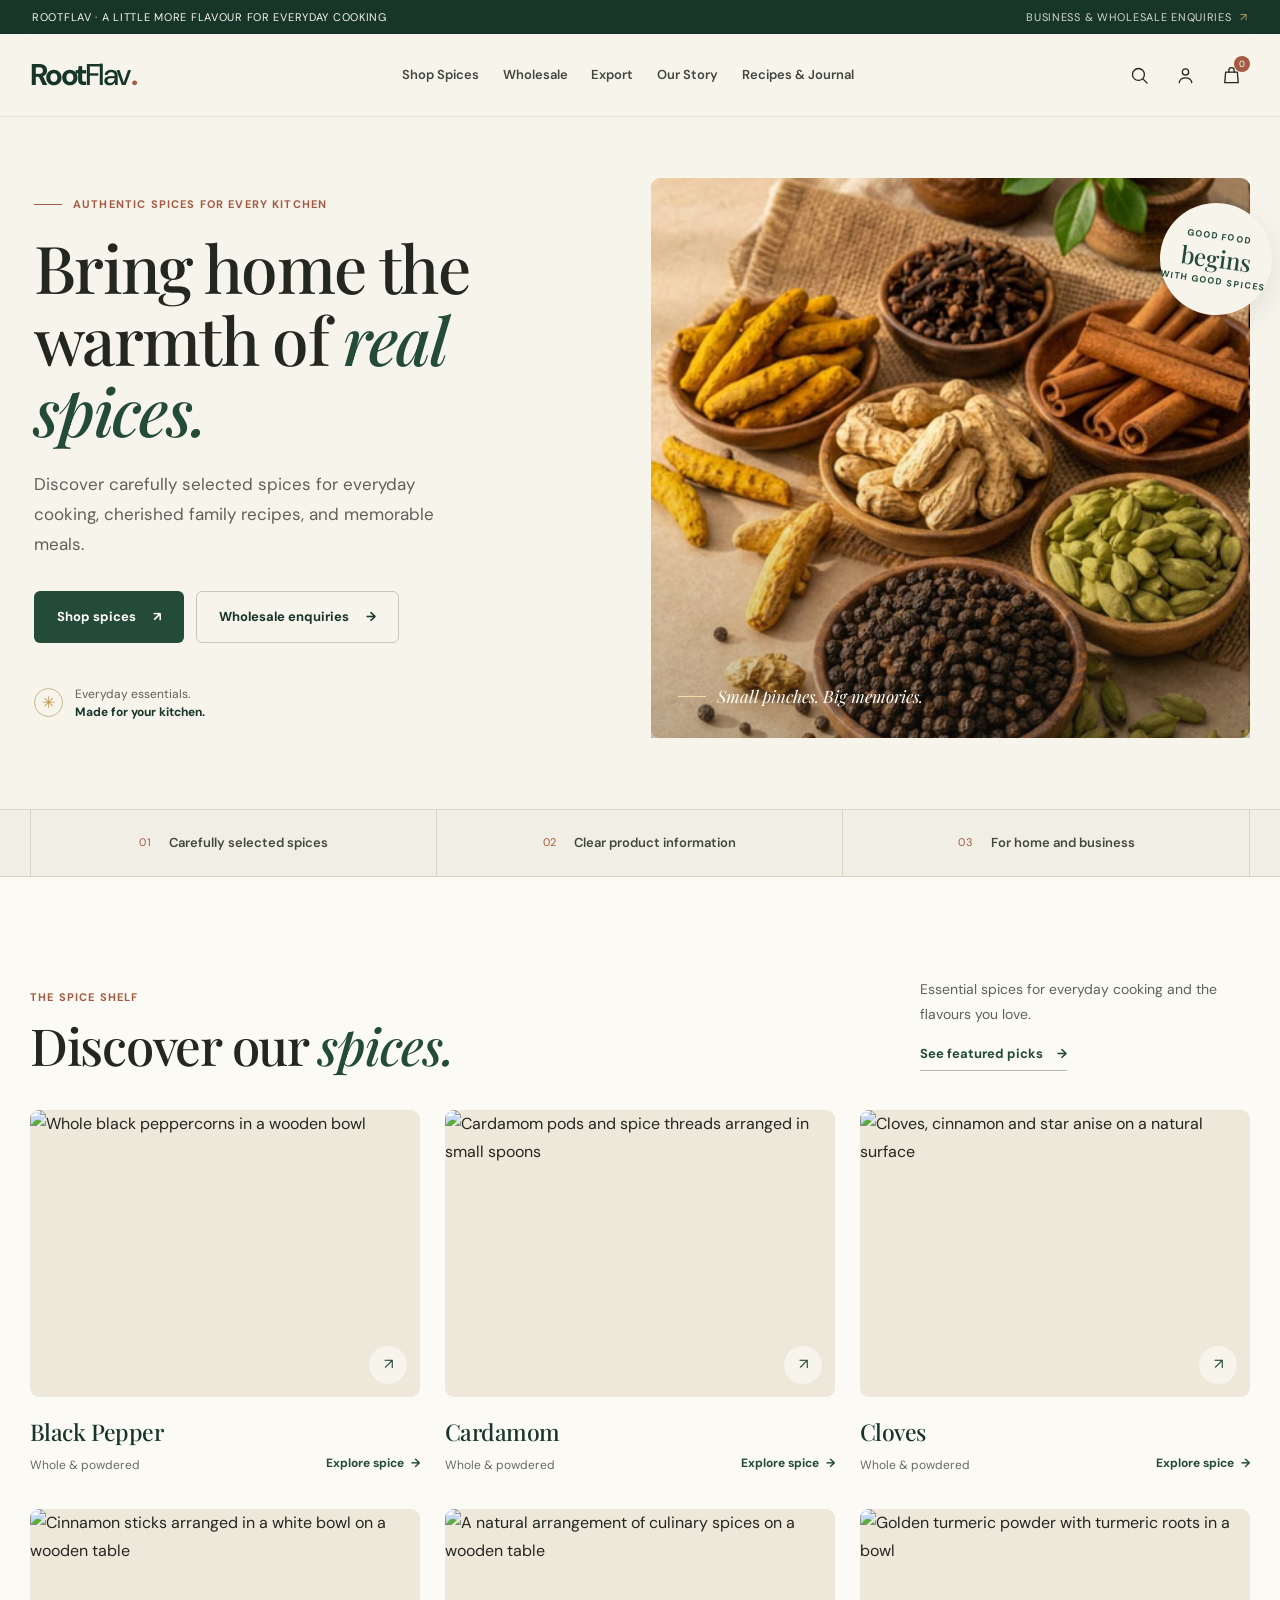
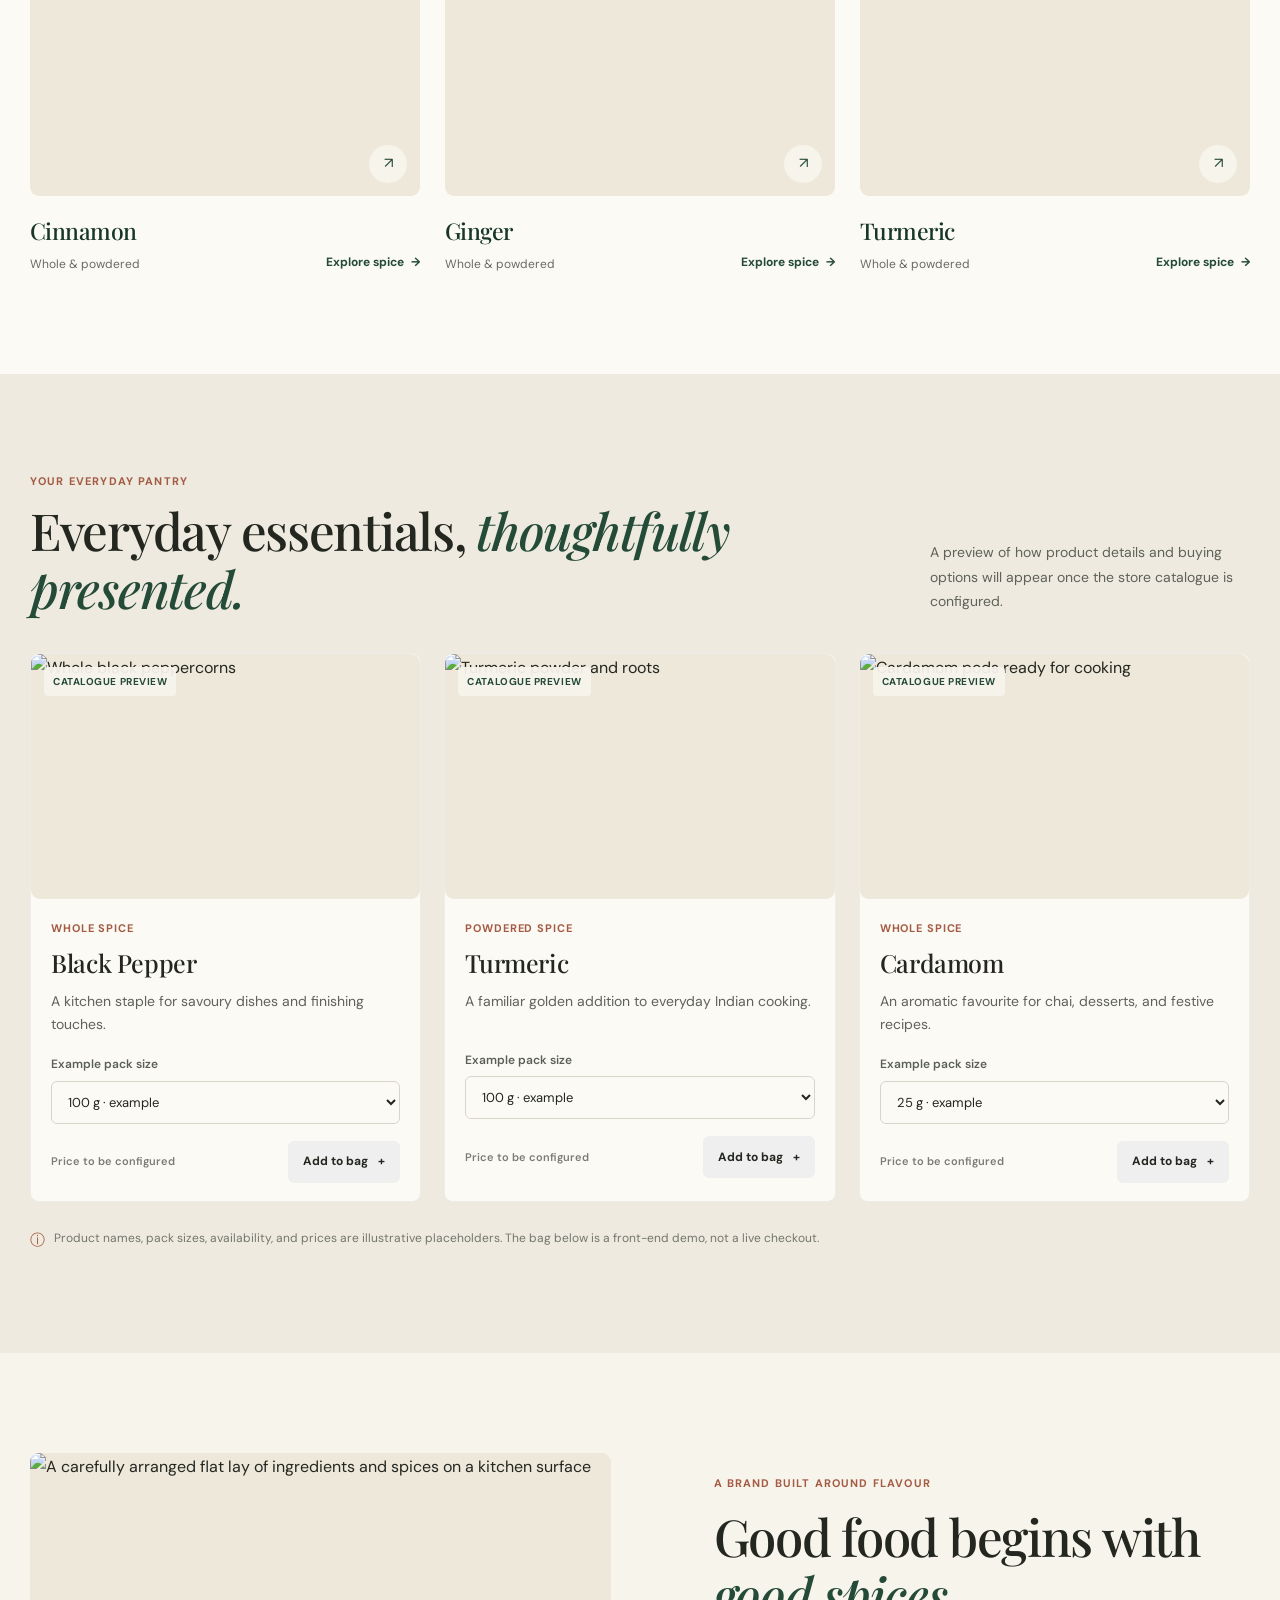
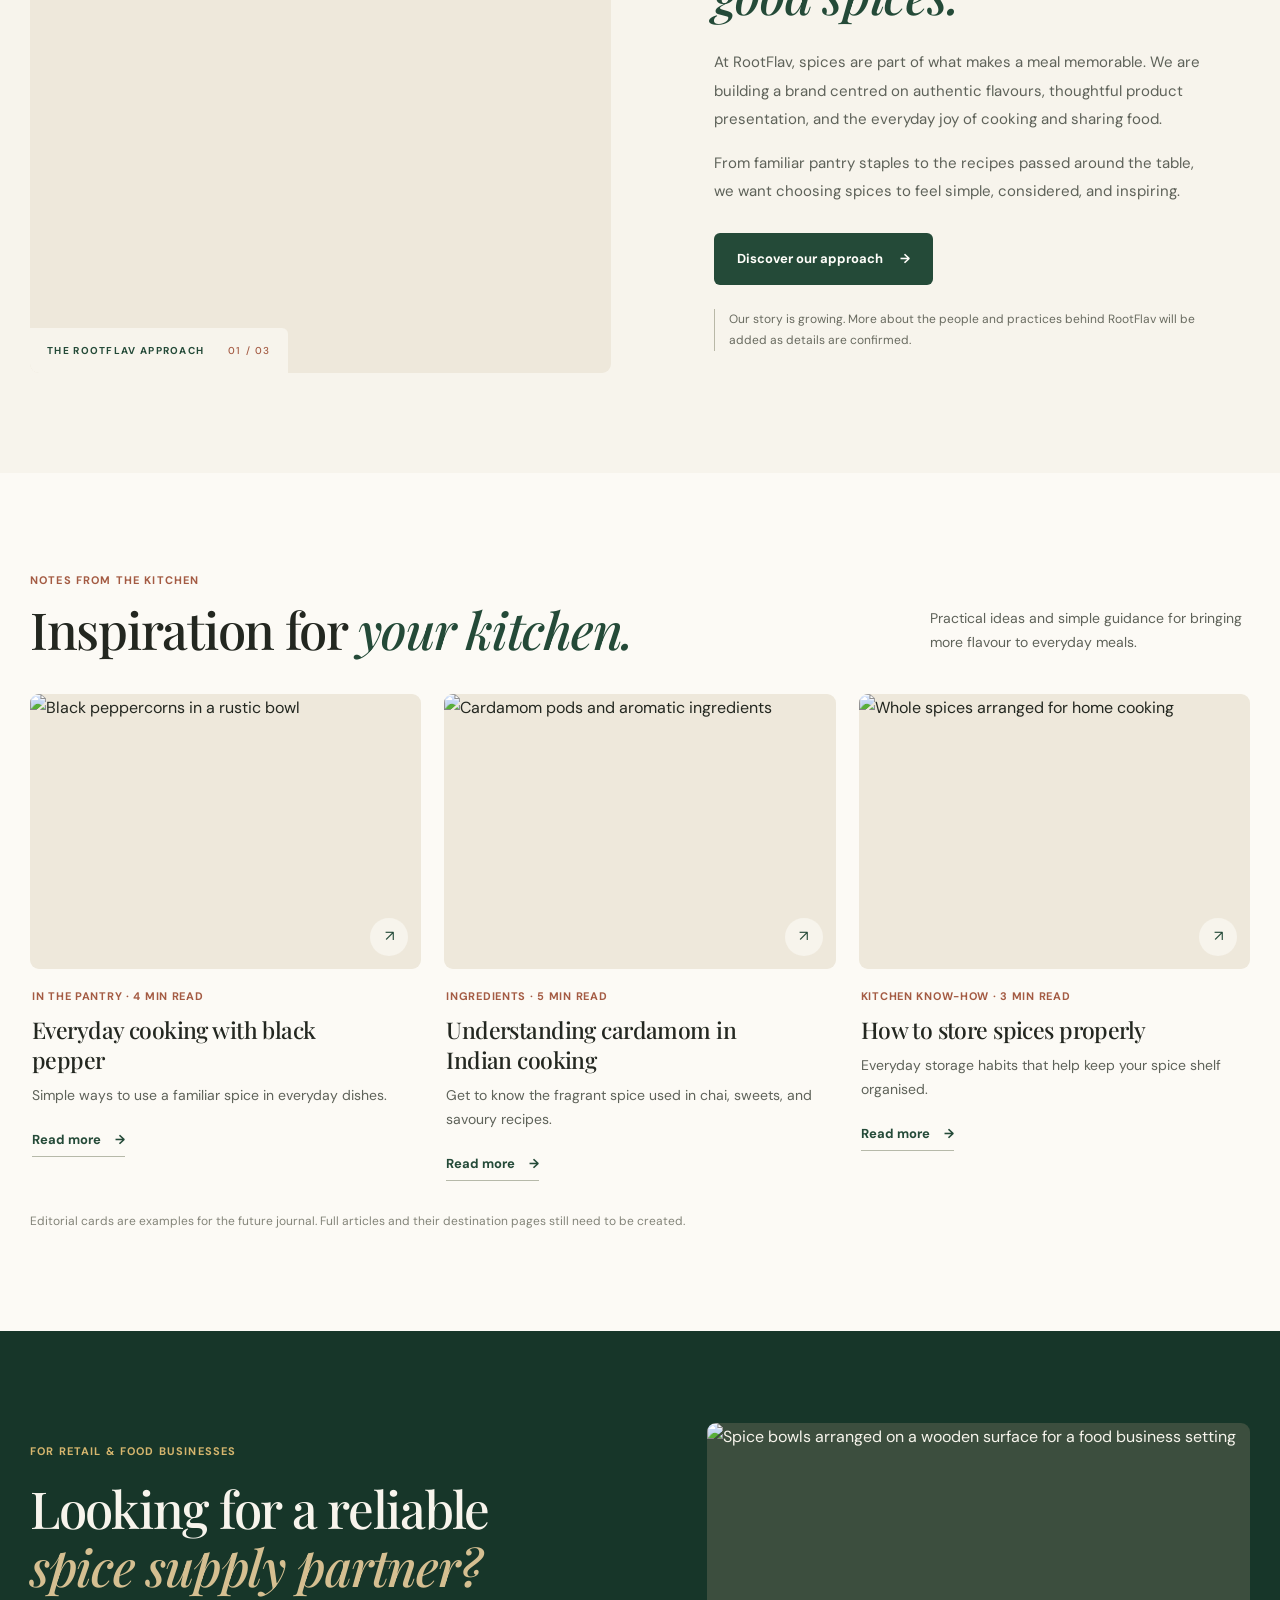
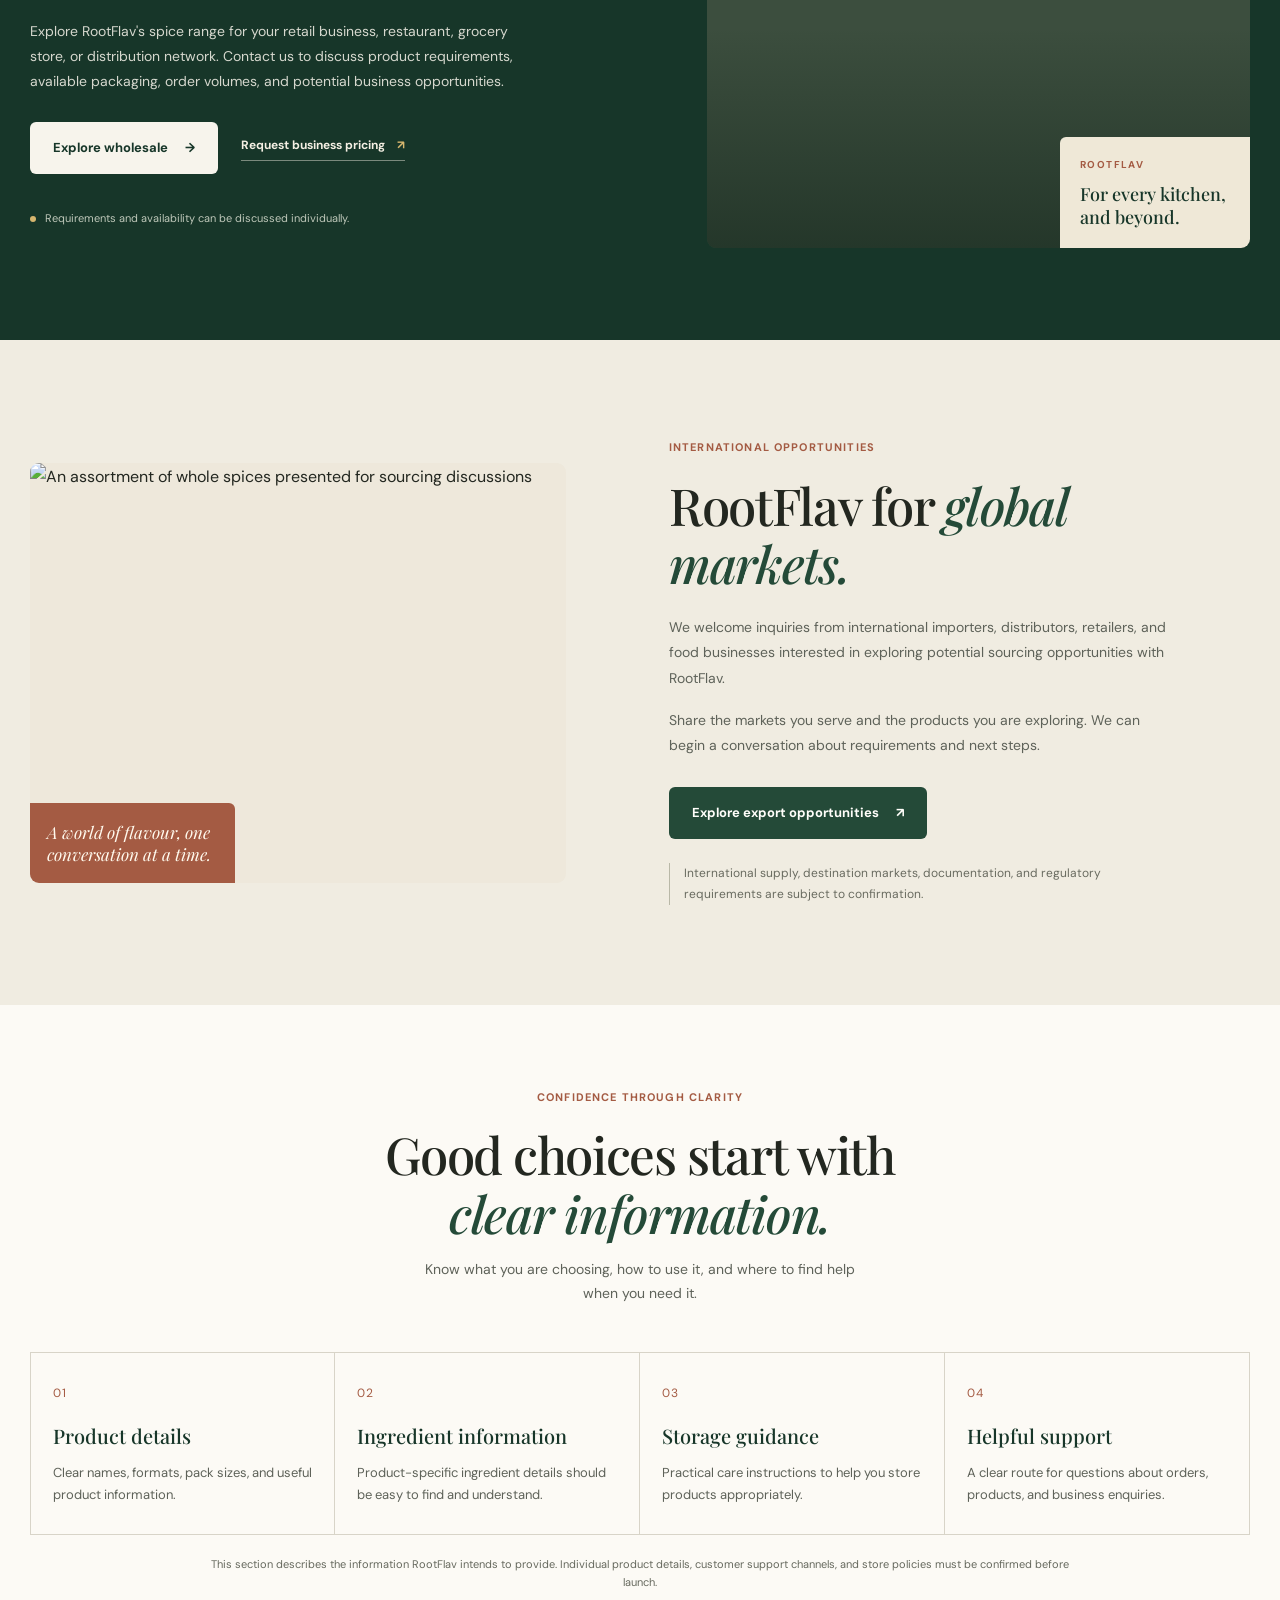
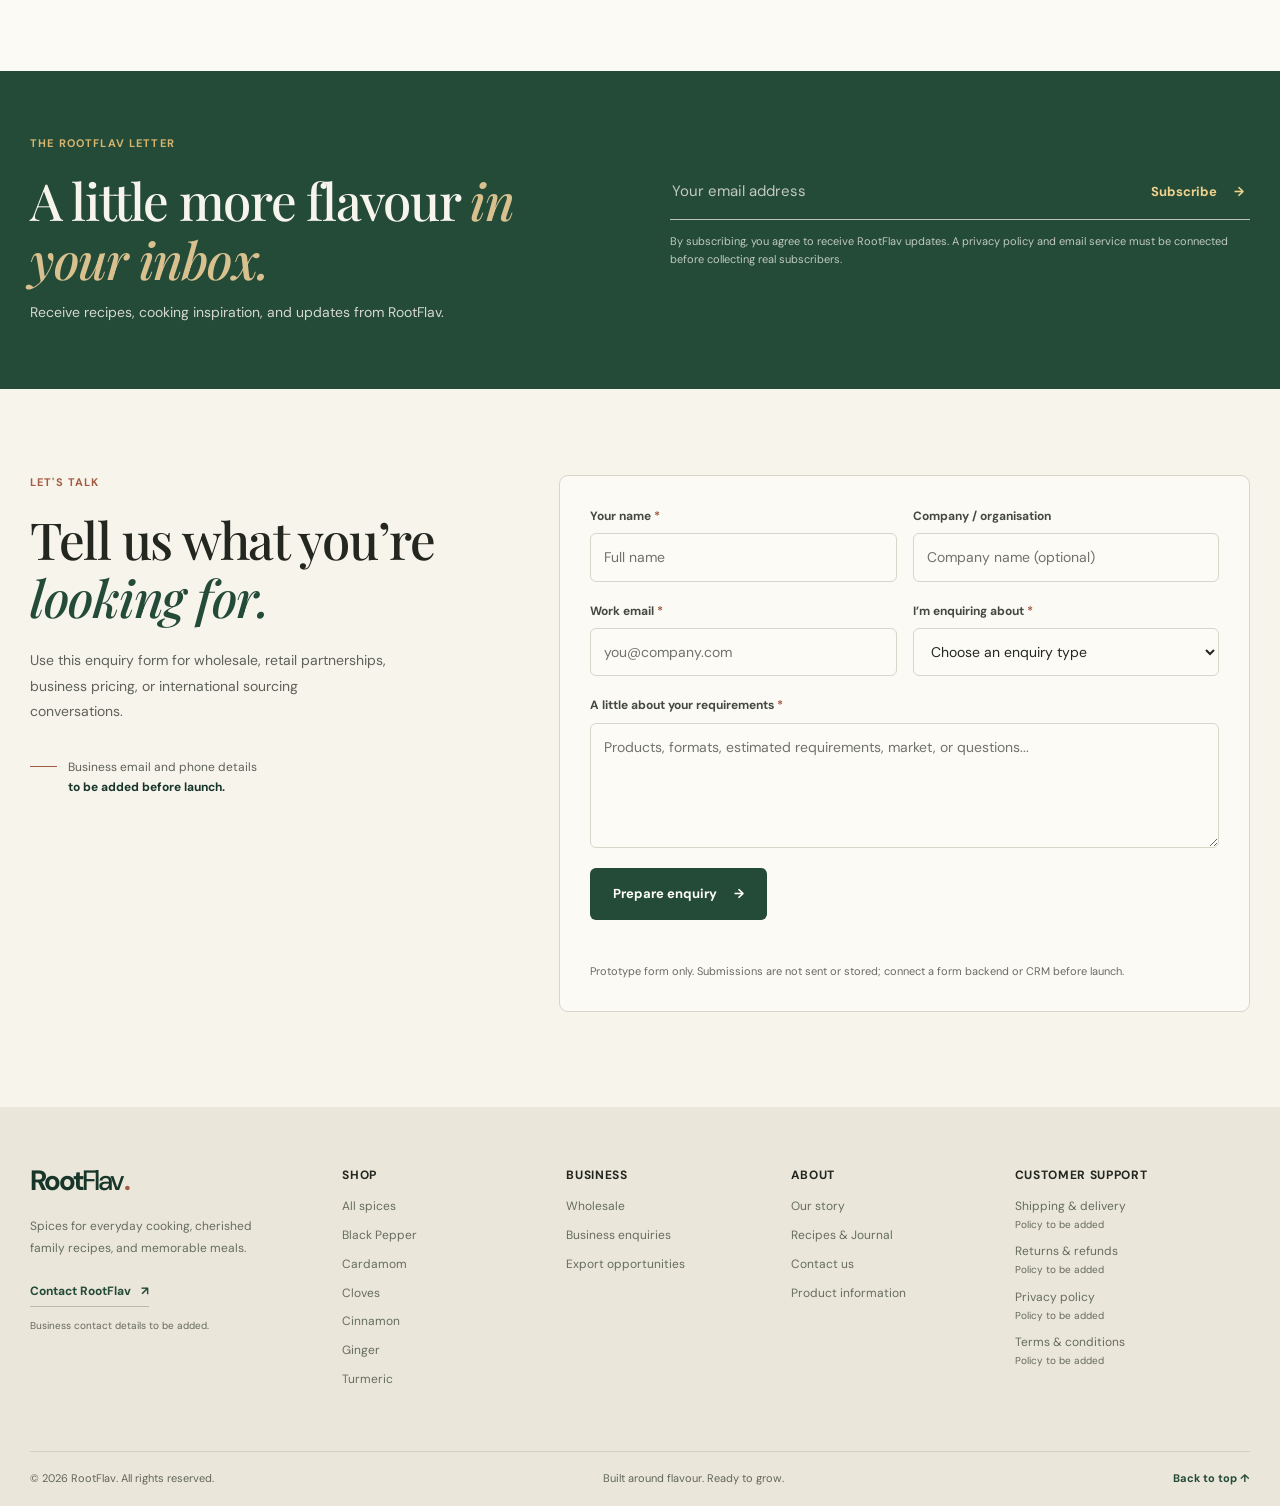
==== index.html @ 7bc5546a "Update index.html" ====
<!doctype html>
<html lang="en-IN">
<head>
  <meta charset="utf-8">
  <meta name="viewport" content="width=device-width, initial-scale=1">
  <meta name="theme-color" content="#f7f4ec">
  <meta name="description" content="Discover RootFlav spices for everyday Indian cooking, family recipes, and food businesses. Explore whole and powdered spice options and enquire about wholesale or export opportunities.">
  <meta property="og:title" content="RootFlav — Good Food Begins with Good Spices">
  <meta property="og:description" content="Spices for everyday cooking, cherished recipes, and memorable meals.">
  <meta property="og:type" content="website">
  <title>RootFlav — Good Food Begins with Good Spices</title>
  <link rel="preconnect" href="https://fonts.googleapis.com">
  <link rel="preconnect" href="https://fonts.gstatic.com" crossorigin>
  <link href="https://fonts.googleapis.com/css2?family=DM+Sans:wght@400;500;600;700&family=Playfair+Display:wght@500;600;700&display=swap" rel="stylesheet">
  <link rel="stylesheet" href="styles.css">
  <script defer src="app.js"></script>
</head>
<body>
  <a class="skip-link" href="#main-content">Skip to content</a>
  <div class="announcement-bar">
    <p>RootFlav · A little more flavour for everyday cooking</p>
    <a href="#business">Business &amp; wholesale enquiries <span aria-hidden="true">↗</span></a>
  </div>

  <header class="site-header" id="top">
    <div class="container nav-shell">
      <a class="wordmark" href="#top" aria-label="RootFlav home">Root<span>Flav</span><i aria-hidden="true">.</i></a>
      <nav class="main-nav" id="main-nav" aria-label="Main navigation">
        <a href="#shop">Shop Spices</a>
        <a href="#business">Wholesale</a>
        <a href="#export">Export</a>
        <a href="#story">Our Story</a>
        <a href="#journal">Recipes &amp; Journal</a>
      </nav>
      <div class="nav-actions">
        <button class="icon-button" id="open-search" type="button" aria-label="Open search" title="Search">
          <svg viewBox="0 0 24 24" aria-hidden="true"><circle cx="10.8" cy="10.8" r="6.8"></circle><path d="m16 16 4.7 4.7"></path></svg>
        </button>
        <button class="icon-button account-link" id="account-button" type="button" aria-label="Customer account — not configured" title="Account setup required">
          <svg viewBox="0 0 24 24" aria-hidden="true"><circle cx="12" cy="8" r="3.6"></circle><path d="M4.8 20c.7-3.5 3.3-5.3 7.2-5.3s6.5 1.8 7.2 5.3"></path></svg>
        </button>
        <button class="icon-button bag-button" id="open-cart" type="button" aria-label="Open demo shopping bag" title="Shopping bag">
          <svg viewBox="0 0 24 24" aria-hidden="true"><path d="M5.3 8.2h13.4l1 12H4.3l1-12Z"></path><path d="M9 8.2V6a3 3 0 0 1 6 0v2.2"></path></svg>
          <span class="bag-count" id="bag-count" aria-live="polite">0</span>
        </button>
        <button class="icon-button menu-toggle" id="menu-toggle" type="button" aria-label="Open navigation menu" aria-expanded="false" aria-controls="main-nav">
          <svg viewBox="0 0 24 24" aria-hidden="true"><path d="M4 7h16M4 12h16M4 17h16"></path></svg>
        </button>
      </div>
    </div>
  </header>

  <main id="main-content">
    <section class="hero section-wrap">
      <div class="container hero-grid">
        <div class="hero-copy">
          <p class="eyebrow"><span class="eyebrow-line"></span> Authentic spices for every kitchen</p>
          <h1>Bring home the warmth of <em>real spices.</em></h1>
          <p class="hero-description">Discover carefully selected spices for everyday cooking, cherished family recipes, and memorable meals.</p>
          <div class="hero-actions">
            <a class="button button-primary" href="#shop">Shop spices <span aria-hidden="true">↗</span></a>
            <a class="button button-secondary" href="#business">Wholesale enquiries <span aria-hidden="true">→</span></a>
          </div>
          <div class="hero-note"><span class="note-mark" aria-hidden="true">✳</span><span>Everyday essentials.<br><strong>Made for your kitchen.</strong></span></div>
        </div>
        <div class="hero-visual">
         <img class="hero-photo" src="images/spices-hero.jpg" alt="A warm, editorial arrangement of whole and ground spices on a wooden surfaceh" fetchpriority="high">
          <div class="photo-caption"><span class="caption-rule"></span><span>Small pinches. Big memories.</span></div>
          <div class="hero-stamp" aria-label="RootFlav spice collection"><span>GOOD FOOD</span><b>begins</b><span>WITH GOOD SPICES</span></div>
        </div>
      </div>
    </section>

    <section class="values-strip" aria-label="RootFlav principles">
      <div class="container values-grid">
        <div class="value-item"><span class="value-number">01</span><p>Carefully selected spices</p></div>
        <div class="value-item"><span class="value-number">02</span><p>Clear product information</p></div>
        <div class="value-item"><span class="value-number">03</span><p>For home and business</p></div>
      </div>
    </section>

    <section class="section section-shop" id="shop">
      <div class="container">
        <div class="section-heading heading-row">
          <div><p class="eyebrow">The spice shelf</p><h2>Discover our <em>spices.</em></h2></div>
          <div class="heading-aside"><p>Essential spices for everyday cooking and the flavours you love.</p><a class="text-link" href="#featured">See featured picks <span aria-hidden="true">→</span></a></div>
        </div>
        <div class="spice-grid" id="spice-grid">
          <article class="spice-card" data-search="black pepper pepper whole powdered everyday cooking">
            <a class="spice-image-link" href="#featured" aria-label="Explore Black Pepper"><img src="https://images.unsplash.com/photo-1777483997189-9d934b0f177d?auto=format&fit=crop&w=850&q=78" alt="Whole black peppercorns in a wooden bowl" loading="lazy"><span class="image-arrow" aria-hidden="true">↗</span></a>
            <div class="spice-meta"><div><h3>Black Pepper</h3><p>Whole &amp; powdered</p></div><a class="spice-explore" href="#featured">Explore spice <span aria-hidden="true">→</span></a></div>
          </article>
          <article class="spice-card" data-search="cardamom green whole powdered chai sweets">
            <a class="spice-image-link" href="#featured" aria-label="Explore Cardamom"><img src="https://images.unsplash.com/photo-1760982685506-f7a12e0eb0fc?auto=format&fit=crop&w=850&q=78" alt="Cardamom pods and spice threads arranged in small spoons" loading="lazy"><span class="image-arrow" aria-hidden="true">↗</span></a>
            <div class="spice-meta"><div><h3>Cardamom</h3><p>Whole &amp; powdered</p></div><a class="spice-explore" href="#featured">Explore spice <span aria-hidden="true">→</span></a></div>
          </article>
          <article class="spice-card" data-search="cloves whole powdered aromatic cooking">
            <a class="spice-image-link" href="#featured" aria-label="Explore Cloves"><img src="https://images.unsplash.com/photo-1765118433463-93af73bc8ff9?auto=format&fit=crop&w=850&q=78" alt="Cloves, cinnamon and star anise on a natural surface" loading="lazy"><span class="image-arrow" aria-hidden="true">↗</span></a>
            <div class="spice-meta"><div><h3>Cloves</h3><p>Whole &amp; powdered</p></div><a class="spice-explore" href="#featured">Explore spice <span aria-hidden="true">→</span></a></div>
          </article>
          <article class="spice-card" data-search="cinnamon dalchini sticks powdered baking chai">
            <a class="spice-image-link" href="#featured" aria-label="Explore Cinnamon"><img src="https://images.unsplash.com/photo-1721926332999-7c5cb92d275f?auto=format&fit=crop&w=850&q=78" alt="Cinnamon sticks arranged in a white bowl on a wooden table" loading="lazy"><span class="image-arrow" aria-hidden="true">↗</span></a>
            <div class="spice-meta"><div><h3>Cinnamon</h3><p>Whole &amp; powdered</p></div><a class="spice-explore" href="#featured">Explore spice <span aria-hidden="true">→</span></a></div>
          </article>
          <article class="spice-card" data-search="ginger adrak whole powdered chai cooking">
            <a class="spice-image-link" href="#featured" aria-label="Explore Ginger"><img src="https://images.unsplash.com/photo-1677599082447-6549af4c5454?auto=format&fit=crop&w=850&q=78" alt="A natural arrangement of culinary spices on a wooden table" loading="lazy"><span class="image-arrow" aria-hidden="true">↗</span></a>
            <div class="spice-meta"><div><h3>Ginger</h3><p>Whole &amp; powdered</p></div><a class="spice-explore" href="#featured">Explore spice <span aria-hidden="true">→</span></a></div>
          </article>
          <article class="spice-card" data-search="turmeric haldi whole powdered cooking">
            <a class="spice-image-link" href="#featured" aria-label="Explore Turmeric"><img src="https://images.unsplash.com/photo-1768729340164-7d83fe18384d?auto=format&fit=crop&w=850&q=78" alt="Golden turmeric powder with turmeric roots in a bowl" loading="lazy"><span class="image-arrow" aria-hidden="true">↗</span></a>
            <div class="spice-meta"><div><h3>Turmeric</h3><p>Whole &amp; powdered</p></div><a class="spice-explore" href="#featured">Explore spice <span aria-hidden="true">→</span></a></div>
          </article>
        </div>
        <p class="search-empty" id="search-empty" hidden>No spice categories match that search. Try “pepper”, “ginger”, or “turmeric”.</p>
      </div>
    </section>

    <section class="section section-featured" id="featured">
      <div class="container">
        <div class="section-heading heading-row">
          <div><p class="eyebrow">Your everyday pantry</p><h2>Everyday essentials, <em>thoughtfully presented.</em></h2></div>
          <p class="heading-note">A preview of how product details and buying options will appear once the store catalogue is configured.</p>
        </div>
        <div class="product-grid">
          <article class="product-card" data-product="Black Pepper — Whole">
            <div class="product-image"><img src="https://images.unsplash.com/photo-1777483997189-9d934b0f177d?auto=format&fit=crop&w=850&q=78" alt="Whole black peppercorns" loading="lazy"><span class="product-tag">Catalogue preview</span></div>
            <div class="product-info"><p class="product-kicker">Whole spice</p><h3>Black Pepper</h3><p class="product-desc">A kitchen staple for savoury dishes and finishing touches.</p>
              <label class="select-label" for="pack-pepper">Example pack size</label><select id="pack-pepper" class="pack-select"><option>100 g · example</option><option>200 g · example</option><option>500 g · example</option></select>
              <div class="product-bottom"><span class="price-placeholder">Price to be configured</span><button class="button button-small add-to-bag" data-name="Black Pepper — Whole" data-select="pack-pepper" type="button">Add to bag <span aria-hidden="true">+</span></button></div>
            </div>
          </article>
          <article class="product-card" data-product="Turmeric — Powdered">
            <div class="product-image"><img src="https://images.unsplash.com/photo-1768729340164-7d83fe18384d?auto=format&fit=crop&w=850&q=78" alt="Turmeric powder and roots" loading="lazy"><span class="product-tag">Catalogue preview</span></div>
            <div class="product-info"><p class="product-kicker">Powdered spice</p><h3>Turmeric</h3><p class="product-desc">A familiar golden addition to everyday Indian cooking.</p>
              <label class="select-label" for="pack-turmeric">Example pack size</label><select id="pack-turmeric" class="pack-select"><option>100 g · example</option><option>200 g · example</option><option>500 g · example</option></select>
              <div class="product-bottom"><span class="price-placeholder">Price to be configured</span><button class="button button-small add-to-bag" data-name="Turmeric — Powdered" data-select="pack-turmeric" type="button">Add to bag <span aria-hidden="true">+</span></button></div>
            </div>
          </article>
          <article class="product-card" data-product="Cardamom — Whole">
            <div class="product-image"><img src="https://images.unsplash.com/photo-1760982685506-f7a12e0eb0fc?auto=format&fit=crop&w=850&q=78" alt="Cardamom pods ready for cooking" loading="lazy"><span class="product-tag">Catalogue preview</span></div>
            <div class="product-info"><p class="product-kicker">Whole spice</p><h3>Cardamom</h3><p class="product-desc">An aromatic favourite for chai, desserts, and festive recipes.</p>
              <label class="select-label" for="pack-cardamom">Example pack size</label><select id="pack-cardamom" class="pack-select"><option>25 g · example</option><option>50 g · example</option><option>100 g · example</option></select>
              <div class="product-bottom"><span class="price-placeholder">Price to be configured</span><button class="button button-small add-to-bag" data-name="Cardamom — Whole" data-select="pack-cardamom" type="button">Add to bag <span aria-hidden="true">+</span></button></div>
            </div>
          </article>
        </div>
        <p class="catalogue-notice"><span aria-hidden="true">ⓘ</span> Product names, pack sizes, availability, and prices are illustrative placeholders. The bag below is a front-end demo, not a live checkout.</p>
      </div>
    </section>

    <section class="section section-story" id="story">
      <div class="container story-grid">
        <div class="story-image-wrap"><img src="https://images.unsplash.com/photo-1502741384106-56538427cde9?auto=format&fit=crop&w=1300&q=82" alt="A carefully arranged flat lay of ingredients and spices on a kitchen surface" loading="lazy"><span class="image-index">THE ROOTFLAV APPROACH <b>01 / 03</b></span></div>
        <div class="story-copy"><p class="eyebrow">A brand built around flavour</p><h2>Good food begins with <em>good spices.</em></h2><p>At RootFlav, spices are part of what makes a meal memorable. We are building a brand centred on authentic flavours, thoughtful product presentation, and the everyday joy of cooking and sharing food.</p><p>From familiar pantry staples to the recipes passed around the table, we want choosing spices to feel simple, considered, and inspiring.</p><a class="button button-primary" href="#transparency">Discover our approach <span aria-hidden="true">→</span></a><p class="editorial-note">Our story is growing. More about the people and practices behind RootFlav will be added as details are confirmed.</p></div>
      </div>
    </section>

    <section class="section section-journal" id="journal">
      <div class="container">
        <div class="section-heading heading-row"><div><p class="eyebrow">Notes from the kitchen</p><h2>Inspiration for <em>your kitchen.</em></h2></div><p class="heading-note">Practical ideas and simple guidance for bringing more flavour to everyday meals.</p></div>
        <div class="journal-grid">
          <article class="journal-card"><a class="journal-image" href="#business" aria-label="Everyday cooking with black pepper"><img src="https://images.unsplash.com/photo-1777483997189-9d934b0f177d?auto=format&fit=crop&w=1000&q=78" alt="Black peppercorns in a rustic bowl" loading="lazy"><span class="journal-arrow" aria-hidden="true">↗</span></a><div class="journal-content"><p class="journal-category">In the pantry · 4 min read</p><h3>Everyday cooking with black pepper</h3><p>Simple ways to use a familiar spice in everyday dishes.</p><a class="text-link" href="#business">Read more <span aria-hidden="true">→</span></a></div></article>
          <article class="journal-card"><a class="journal-image" href="#business" aria-label="Understanding cardamom in Indian cooking"><img src="https://images.unsplash.com/photo-1760982685506-f7a12e0eb0fc?auto=format&fit=crop&w=1000&q=78" alt="Cardamom pods and aromatic ingredients" loading="lazy"><span class="journal-arrow" aria-hidden="true">↗</span></a><div class="journal-content"><p class="journal-category">Ingredients · 5 min read</p><h3>Understanding cardamom in Indian cooking</h3><p>Get to know the fragrant spice used in chai, sweets, and savoury recipes.</p><a class="text-link" href="#business">Read more <span aria-hidden="true">→</span></a></div></article>
          <article class="journal-card"><a class="journal-image" href="#business" aria-label="How to store spices properly"><img src="https://images.unsplash.com/photo-1581600140682-d4e68c8cde32?auto=format&fit=crop&w=1000&q=78" alt="Whole spices arranged for home cooking" loading="lazy"><span class="journal-arrow" aria-hidden="true">↗</span></a><div class="journal-content"><p class="journal-category">Kitchen know-how · 3 min read</p><h3>How to store spices properly</h3><p>Everyday storage habits that help keep your spice shelf organised.</p><a class="text-link" href="#business">Read more <span aria-hidden="true">→</span></a></div></article>
        </div>
        <p class="journal-placeholder-note">Editorial cards are examples for the future journal. Full articles and their destination pages still need to be created.</p>
      </div>
    </section>

    <section class="section section-business" id="business">
      <div class="container business-grid">
        <div class="business-copy"><p class="eyebrow eyebrow-light">For retail &amp; food businesses</p><h2>Looking for a reliable <em>spice supply partner?</em></h2><p>Explore RootFlav's spice range for your retail business, restaurant, grocery store, or distribution network. Contact us to discuss product requirements, available packaging, order volumes, and potential business opportunities.</p><div class="business-actions"><a class="button button-light" href="#inquiry-form" data-inquiry="Wholesale">Explore wholesale <span aria-hidden="true">→</span></a><a class="light-text-link" href="#inquiry-form" data-inquiry="Business pricing">Request business pricing <span aria-hidden="true">↗</span></a></div><div class="business-footnote"><span class="business-dot" aria-hidden="true"></span> Requirements and availability can be discussed individually.</div></div>
        <div class="business-photo-wrap"><img src="https://images.unsplash.com/photo-1677599082447-6549af4c5454?auto=format&fit=crop&w=1200&q=82" alt="Spice bowls arranged on a wooden surface for a food business setting" loading="lazy"><div class="business-photo-label"><span>ROOTFLAV</span><b>For every kitchen,</b><b>and beyond.</b></div></div>
      </div>
    </section>

    <section class="section section-export" id="export">
      <div class="container export-grid">
        <div class="export-image"><img src="https://images.unsplash.com/photo-1581600140682-d4e68c8cde32?auto=format&fit=crop&w=1200&q=82" alt="An assortment of whole spices presented for sourcing discussions" loading="lazy"><span class="export-side-note">A world of flavour, one conversation at a time.</span></div>
        <div class="export-copy"><p class="eyebrow">International opportunities</p><h2>RootFlav for <em>global markets.</em></h2><p>We welcome inquiries from international importers, distributors, retailers, and food businesses interested in exploring potential sourcing opportunities with RootFlav.</p><p>Share the markets you serve and the products you are exploring. We can begin a conversation about requirements and next steps.</p><a class="button button-primary" href="#inquiry-form" data-inquiry="Export opportunities">Explore export opportunities <span aria-hidden="true">↗</span></a><p class="editorial-note">International supply, destination markets, documentation, and regulatory requirements are subject to confirmation.</p></div>
      </div>
    </section>

    <section class="section section-transparency" id="transparency">
      <div class="container">
        <div class="transparency-intro"><p class="eyebrow">Confidence through clarity</p><h2>Good choices start with <em>clear information.</em></h2><p>Know what you are choosing, how to use it, and where to find help when you need it.</p></div>
        <div class="transparency-grid">
          <article><span class="transparency-index">01</span><h3>Product details</h3><p>Clear names, formats, pack sizes, and useful product information.</p></article>
          <article><span class="transparency-index">02</span><h3>Ingredient information</h3><p>Product-specific ingredient details should be easy to find and understand.</p></article>
          <article><span class="transparency-index">03</span><h3>Storage guidance</h3><p>Practical care instructions to help you store products appropriately.</p></article>
          <article><span class="transparency-index">04</span><h3>Helpful support</h3><p>A clear route for questions about orders, products, and business enquiries.</p></article>
        </div>
        <p class="transparency-note">This section describes the information RootFlav intends to provide. Individual product details, customer support channels, and store policies must be confirmed before launch.</p>
      </div>
    </section>

    <section class="newsletter-section" id="newsletter">
      <div class="container newsletter-grid"><div><p class="eyebrow eyebrow-light">The RootFlav letter</p><h2>A little more flavour <em>in your inbox.</em></h2><p>Receive recipes, cooking inspiration, and updates from RootFlav.</p></div><form id="newsletter-form" class="newsletter-form"><label class="sr-only" for="newsletter-email">Email address</label><div class="email-field"><input id="newsletter-email" name="email" type="email" placeholder="Your email address" autocomplete="email" required><button type="submit" aria-label="Subscribe to the newsletter">Subscribe <span aria-hidden="true">→</span></button></div><p class="privacy-note">By subscribing, you agree to receive RootFlav updates. A privacy policy and email service must be connected before collecting real subscribers.</p><p class="form-message" id="newsletter-message" role="status" aria-live="polite"></p></form></div>
    </section>

    <section class="section inquiry-section" id="inquiry-form">
      <div class="container inquiry-grid">
        <div class="inquiry-intro"><p class="eyebrow">Let's talk</p><h2>Tell us what you’re <em>looking for.</em></h2><p>Use this enquiry form for wholesale, retail partnerships, business pricing, or international sourcing conversations.</p><div class="inquiry-contact-placeholder"><span class="contact-line" aria-hidden="true"></span><p>Business email and phone details <strong>to be added before launch.</strong></p></div></div>
        <form id="business-form" class="business-form">
          <div class="form-row"><div class="form-field"><label for="business-name">Your name <span>*</span></label><input id="business-name" name="name" type="text" autocomplete="name" required placeholder="Full name"></div><div class="form-field"><label for="business-company">Company / organisation</label><input id="business-company" name="company" type="text" autocomplete="organization" placeholder="Company name (optional)"></div></div>
          <div class="form-row"><div class="form-field"><label for="business-email">Work email <span>*</span></label><input id="business-email" name="email" type="email" autocomplete="email" required placeholder="you@company.com"></div><div class="form-field"><label for="business-type">I’m enquiring about <span>*</span></label><select id="business-type" name="type" required><option value="">Choose an enquiry type</option><option>Wholesale</option><option>Business pricing</option><option>Retail partnership</option><option>Export opportunities</option><option>Other</option></select></div></div>
          <div class="form-field"><label for="business-message">A little about your requirements <span>*</span></label><textarea id="business-message" name="message" rows="4" required placeholder="Products, formats, estimated requirements, market, or questions..."></textarea></div>
          <button class="button button-primary form-submit" type="submit">Prepare enquiry <span aria-hidden="true">→</span></button><p class="form-message" id="business-message-status" role="status" aria-live="polite"></p><p class="form-footnote">Prototype form only. Submissions are not sent or stored; connect a form backend or CRM before launch.</p>
        </form>
      </div>
    </section>
  </main>

  <footer class="site-footer">
    <div class="container footer-top">
      <div class="footer-brand"><a class="wordmark wordmark-footer" href="#top" aria-label="RootFlav home">Root<span>Flav</span><i aria-hidden="true">.</i></a><p>Spices for everyday cooking, cherished family recipes, and memorable meals.</p><a class="footer-contact" href="#inquiry-form">Contact RootFlav <span aria-hidden="true">↗</span></a><small>Business contact details to be added.</small></div>
      <div class="footer-col"><h2>Shop</h2><a href="#shop" data-filter="">All spices</a><a href="#shop" data-filter="Black Pepper">Black Pepper</a><a href="#shop" data-filter="Cardamom">Cardamom</a><a href="#shop" data-filter="Cloves">Cloves</a><a href="#shop" data-filter="Cinnamon">Cinnamon</a><a href="#shop" data-filter="Ginger">Ginger</a><a href="#shop" data-filter="Turmeric">Turmeric</a></div>
      <div class="footer-col"><h2>Business</h2><a href="#business">Wholesale</a><a href="#inquiry-form" data-inquiry="Business pricing">Business enquiries</a><a href="#export">Export opportunities</a></div>
      <div class="footer-col"><h2>About</h2><a href="#story">Our story</a><a href="#journal">Recipes &amp; Journal</a><a href="#inquiry-form">Contact us</a><a href="#transparency">Product information</a></div>
      <div class="footer-col"><h2>Customer support</h2><a href="#transparency">Shipping &amp; delivery <small>Policy to be added</small></a><a href="#transparency">Returns &amp; refunds <small>Policy to be added</small></a><a href="#transparency">Privacy policy <small>Policy to be added</small></a><a href="#transparency">Terms &amp; conditions <small>Policy to be added</small></a></div>
    </div>
    <div class="container footer-bottom"><p>© <span id="year"></span> RootFlav. All rights reserved.</p><p>Built around flavour. Ready to grow.</p><a href="#top">Back to top ↑</a></div>
  </footer>

  <div class="search-panel" id="search-panel" aria-hidden="true">
    <div class="search-panel-backdrop" data-close-search></div>
    <div class="search-dialog" role="dialog" aria-modal="true" aria-labelledby="search-title">
      <div class="search-dialog-head"><div><p class="eyebrow">Find your flavour</p><h2 id="search-title">Search RootFlav</h2></div><button class="close-button" type="button" data-close-search aria-label="Close search">×</button></div>
      <label class="sr-only" for="site-search">Search spices</label><div class="search-input-wrap"><svg viewBox="0 0 24 24" aria-hidden="true"><circle cx="10.8" cy="10.8" r="6.8"></circle><path d="m16 16 4.7 4.7"></path></svg><input id="site-search" type="search" placeholder="Try black pepper, turmeric, cardamom…" autocomplete="off"></div>
      <p class="search-help">Search a spice name or explore the six categories below.</p><div class="search-results" id="search-results"><a href="#shop" data-search-pick="Black Pepper">Black Pepper <span>Whole &amp; powdered →</span></a><a href="#shop" data-search-pick="Cardamom">Cardamom <span>Whole &amp; powdered →</span></a><a href="#shop" data-search-pick="Cloves">Cloves <span>Whole &amp; powdered →</span></a><a href="#shop" data-search-pick="Cinnamon">Cinnamon <span>Whole &amp; powdered →</span></a><a href="#shop" data-search-pick="Ginger">Ginger <span>Whole &amp; powdered →</span></a><a href="#shop" data-search-pick="Turmeric">Turmeric <span>Whole &amp; powdered →</span></a></div>
    </div>
  </div>

  <div class="cart-panel" id="cart-panel" aria-hidden="true">
    <div class="cart-backdrop" data-close-cart></div>
    <aside class="cart-drawer" role="dialog" aria-modal="true" aria-labelledby="cart-title">
      <div class="cart-head"><div><p class="eyebrow">Your selection</p><h2 id="cart-title">Shopping bag <span id="cart-count-label">(0)</span></h2></div><button class="close-button" type="button" data-close-cart aria-label="Close shopping bag">×</button></div>
      <div class="cart-demo-note"><strong>Preview mode</strong><p>This demo bag helps preview the shopping flow. Products, pack sizes, pricing, stock, and checkout need store integration.</p></div>
      <div id="cart-items" class="cart-items"><div class="empty-bag"><span aria-hidden="true">◯</span><h3>Your bag is empty</h3><p>Explore the spice collection to add a sample item.</p><button class="button button-primary" type="button" data-close-cart data-scroll-shop>Explore spices</button></div></div>
      <div class="cart-footer"><div class="cart-total-row"><span>Subtotal</span><strong>Awaiting live pricing</strong></div><button class="button button-disabled" type="button" disabled>Checkout not connected</button><p>Nothing will be purchased in this prototype.</p></div>
    </aside>
  </div>
  <div class="toast" id="toast" role="status" aria-live="polite"></div>
</body>
</html>
---- styles.css ----
:root {
  --cream: #f7f4ec;
  --paper: #fcfaf5;
  --sand: #eee8db;
  --green: #244a38;
  --green-dark: #173629;
  --green-soft: #e5e9df;
  --ink: #232720;
  --muted: #6d7068;
  --line: #dedbcf;
  --gold: #bd9543;
  --terracotta: #a45b43;
  --white: #fffefa;
  --serif: "Playfair Display", Georgia, "Times New Roman", serif;
  --sans: "DM Sans", -apple-system, BlinkMacSystemFont, "Segoe UI", sans-serif;
  --container: 1220px;
  --shadow: 0 22px 60px rgba(34, 44, 34, .09);
}
* { box-sizing: border-box; }
html { scroll-behavior: smooth; scroll-padding-top: 92px; }
body { margin: 0; background: var(--cream); color: var(--ink); font-family: var(--sans); font-size: 15px; line-height: 1.65; -webkit-font-smoothing: antialiased; }
body.is-locked { overflow: hidden; }
img { display: block; width: 100%; height: 100%; object-fit: cover; }
button, input, select, textarea { font: inherit; }
button, a { -webkit-tap-highlight-color: transparent; }
a { color: inherit; text-decoration: none; }
button { color: inherit; }
::selection { background: #d5d9c8; color: var(--green-dark); }
:focus-visible { outline: 3px solid #b99141; outline-offset: 3px; }
.container { width: min(var(--container), calc(100% - 64px)); margin-inline: auto; }
.section { padding: 100px 0; }
.skip-link { position: absolute; left: 12px; top: -60px; z-index: 1000; padding: 10px 14px; background: var(--green-dark); color: white; }
.skip-link:focus { top: 12px; }
.sr-only { position: absolute; width: 1px; height: 1px; overflow: hidden; clip: rect(0,0,0,0); white-space: nowrap; clip-path: inset(50%); }
.announcement-bar { min-height: 34px; padding: 6px 32px; display: flex; justify-content: space-between; align-items: center; gap: 24px; background: var(--green-dark); color: #f9f5e9; font-size: 10px; letter-spacing: .09em; text-transform: uppercase; }
.announcement-bar p { margin: 0; }
.announcement-bar a { opacity: .85; transition: opacity .2s ease; }
.announcement-bar a:hover { opacity: 1; }
.announcement-bar a span { color: #d9ba73; margin-left: 5px; }
.site-header { position: sticky; top: 0; z-index: 50; background: rgba(247,244,236,.94); border-bottom: 1px solid rgba(36,74,56,.11); backdrop-filter: blur(18px); }
.nav-shell { min-height: 82px; display: flex; align-items: center; justify-content: space-between; gap: 32px; }
.wordmark { display: inline-flex; align-items: baseline; flex-shrink: 0; font-weight: 700; font-size: 30px; line-height: 1; letter-spacing: -.075em; color: var(--green-dark); }
.wordmark span { font-weight: 500; letter-spacing: -.085em; }
.wordmark i { display: inline-block; margin-left: 1px; color: var(--terracotta); font-style: normal; }
.main-nav { display: flex; align-items: center; justify-content: center; gap: clamp(16px, 2.25vw, 34px); }
.main-nav a { font-size: 12px; font-weight: 600; color: #42473e; position: relative; white-space: nowrap; }
.main-nav a::after { content: ""; position: absolute; left: 0; right: 100%; bottom: -8px; height: 1px; background: var(--terracotta); transition: right .25s ease; }
.main-nav a:hover::after, .main-nav a:focus-visible::after { right: 0; }
.nav-actions { display: flex; align-items: center; gap: 8px; flex-shrink: 0; }
.icon-button { width: 38px; height: 38px; padding: 8px; display: inline-flex; align-items: center; justify-content: center; position: relative; border: 0; border-radius: 50%; background: transparent; cursor: pointer; transition: background .2s ease; }
.icon-button:hover { background: #e9e6dc; }
.icon-button svg, .search-input-wrap svg { width: 21px; height: 21px; fill: none; stroke: currentColor; stroke-width: 1.5; stroke-linecap: round; stroke-linejoin: round; }
.bag-count { position: absolute; top: 0; right: 0; min-width: 16px; height: 16px; padding: 0 4px; border-radius: 50px; display: grid; place-items: center; background: var(--terracotta); color: white; font-size: 9px; line-height: 1; }
.menu-toggle { display: none; }

.hero { padding: 60px 0 70px; overflow: hidden; }
.hero-grid { display: grid; grid-template-columns: .94fr 1.06fr; gap: clamp(38px, 7vw, 94px); align-items: center; }
.hero-copy { padding: 20px 0 18px 4px; }
.eyebrow { display: flex; align-items: center; gap: 11px; margin: 0 0 20px; color: var(--terracotta); font-size: 10px; font-weight: 700; letter-spacing: .15em; line-height: 1.4; text-transform: uppercase; }
.eyebrow-line { display: inline-block; width: 28px; height: 1px; background: currentColor; }
h1, h2, h3, p { margin-top: 0; }
h1, h2 { font-family: var(--serif); font-weight: 500; letter-spacing: -.045em; }
.hero h1 { max-width: 570px; margin-bottom: 23px; font-size: clamp(46px, 5.15vw, 72px); line-height: 1.08; }
h1 em, h2 em { color: var(--green); font-weight: 500; }
.hero-description { max-width: 430px; margin-bottom: 31px; color: var(--muted); font-size: 15px; line-height: 1.85; }
.hero-actions { display: flex; flex-wrap: wrap; gap: 12px; align-items: center; }
.button { display: inline-flex; min-height: 50px; padding: 0 21px; gap: 25px; align-items: center; justify-content: center; border: 1px solid transparent; border-radius: 2px; font-size: 11px; font-weight: 700; letter-spacing: .015em; cursor: pointer; transition: transform .18s ease, background .2s ease, border-color .2s ease; }
.button:hover { transform: translateY(-2px); }
.button-primary { background: var(--green); color: var(--white); }
.button-primary:hover { background: var(--green-dark); }
.button-secondary { border-color: #c9c7bb; background: transparent; color: var(--green-dark); }
.button-secondary:hover { border-color: var(--green); background: #f0eee5; }
.button-light { background: var(--cream); color: var(--green-dark); }
.button-light:hover { background: white; }
.button-small { min-height: 38px; padding: 0 12px; gap: 9px; font-size: 10px; }
.button-disabled, .button:disabled { cursor: not-allowed; transform: none; opacity: .65; }
.hero-note { display: flex; align-items: center; gap: 12px; margin-top: 42px; font-size: 10px; line-height: 1.5; color: var(--muted); }
.hero-note strong { color: var(--green-dark); font-size: 11px; font-weight: 700; }
.note-mark { width: 29px; height: 29px; display: grid; place-items: center; border: 1px solid #c4b88e; border-radius: 50%; color: var(--gold); font-size: 16px; }
.hero-visual { position: relative; min-height: 470px; height: min(45vw, 560px); }
.hero-photo { position: absolute; inset: 0; object-position: center; border-radius: 2px; }
.hero-visual::after { content: ""; position: absolute; inset: 46% 0 0; background: linear-gradient(180deg, transparent, rgba(25,31,23,.26)); pointer-events: none; }
.photo-caption { position: absolute; bottom: 27px; left: 27px; z-index: 2; display: flex; align-items: center; gap: 11px; color: #fffdf5; font-family: var(--serif); font-size: 17px; font-style: italic; }
.caption-rule { display: inline-block; width: 28px; height: 1px; background: #f2ddaa; }
.hero-stamp { position: absolute; top: 25px; right: -22px; z-index: 2; width: 112px; height: 112px; display: flex; flex-direction: column; gap: 2px; justify-content: center; align-items: center; border-radius: 50%; background: var(--cream); color: var(--green); box-shadow: 0 10px 30px rgba(27,42,32,.10); transform: rotate(8deg); }
.hero-stamp span { font-size: 7px; letter-spacing: .13em; font-weight: 700; }
.hero-stamp b { font-family: var(--serif); font-size: 24px; font-weight: 500; line-height: 1.05; }

.values-strip { border-top: 1px solid var(--line); border-bottom: 1px solid var(--line); background: #f1eee5; }
.values-grid { display: grid; grid-template-columns: repeat(3, 1fr); }
.value-item { display: flex; gap: 17px; align-items: center; justify-content: center; padding: 22px 20px; border-right: 1px solid var(--line); }
.value-item:first-child { border-left: 1px solid var(--line); }
.value-number { color: var(--terracotta); font-size: 9px; letter-spacing: .08em; }
.value-item p { margin: 0; color: #43483e; font-size: 11px; font-weight: 600; }

.section-heading { margin-bottom: 36px; }
.heading-row { display: flex; justify-content: space-between; align-items: end; gap: 36px; }
.section-heading .eyebrow { margin-bottom: 11px; }
h2 { margin-bottom: 0; font-size: clamp(36px, 4vw, 51px); line-height: 1.14; }
.heading-aside { width: 330px; padding-bottom: 3px; }
.heading-aside p, .heading-note { color: var(--muted); font-size: 12px; line-height: 1.8; margin-bottom: 13px; }
.heading-note { max-width: 320px; margin-bottom: 3px; }
.text-link { display: inline-flex; align-items: center; gap: 14px; color: var(--green); border-bottom: 1px solid #b6b9a9; padding-bottom: 5px; font-size: 11px; font-weight: 700; transition: gap .2s ease; }
.text-link:hover { gap: 19px; }
.section-shop { background: var(--paper); }
.spice-grid { display: grid; grid-template-columns: repeat(3, 1fr); gap: 34px 25px; }
.spice-card { min-width: 0; }
.spice-image-link { display: block; position: relative; aspect-ratio: 1.36 / 1; overflow: hidden; background: var(--sand); }
.spice-image-link img { transition: transform .55s cubic-bezier(.2,.65,.3,1); }
.spice-card:hover .spice-image-link img { transform: scale(1.045); }
.image-arrow, .journal-arrow { position: absolute; right: 13px; bottom: 13px; display: grid; width: 34px; height: 34px; place-items: center; border-radius: 50%; background: var(--cream); color: var(--green); font-size: 15px; transition: background .2s ease, color .2s ease; }
.spice-card:hover .image-arrow, .journal-card:hover .journal-arrow { background: var(--green); color: white; }
.spice-meta { display: flex; justify-content: space-between; gap: 10px; align-items: end; padding-top: 15px; }
.spice-meta h3 { margin: 0 0 3px; color: var(--green-dark); font-family: var(--serif); font-size: 23px; font-weight: 500; letter-spacing: -.025em; }
.spice-meta p { margin: 0; color: #818176; font-size: 10px; }
.spice-explore { display: inline-flex; flex-shrink: 0; align-items: center; gap: 7px; padding-bottom: 2px; color: var(--green); font-size: 10px; font-weight: 700; }
.spice-explore:hover { color: var(--terracotta); }
.search-empty { padding: 25px; border: 1px solid var(--line); color: var(--muted); text-align: center; }

.section-featured { background: #eeeadf; }
.product-grid { display: grid; grid-template-columns: repeat(3, 1fr); gap: 23px; }
.product-card { background: var(--paper); border: 1px solid rgba(36,74,56,.07); min-width: 0; }
.product-image { position: relative; height: 245px; overflow: hidden; background: var(--sand); }
.product-image img { transition: transform .45s ease; }
.product-card:hover .product-image img { transform: scale(1.035); }
.product-tag { position: absolute; left: 13px; top: 13px; display: inline-block; padding: 5px 8px; background: rgba(247,244,236,.94); color: var(--green); font-size: 8px; font-weight: 700; letter-spacing: .09em; text-transform: uppercase; }
.product-info { padding: 20px 20px 18px; }
.product-kicker { margin: 0 0 3px; color: var(--terracotta); font-size: 9px; letter-spacing: .12em; text-transform: uppercase; font-weight: 700; }
.product-info h3 { margin: 0 0 6px; font-family: var(--serif); font-size: 25px; font-weight: 500; letter-spacing: -.03em; }
.product-desc { min-height: 42px; margin-bottom: 18px; color: var(--muted); font-size: 11px; line-height: 1.65; }
.select-label { display: block; margin-bottom: 6px; color: #5b6057; font-size: 10px; font-weight: 600; }
.pack-select { display: block; width: 100%; height: 38px; padding: 0 10px; border: 1px solid var(--line); border-radius: 0; background: transparent; color: var(--ink); font-size: 10px; }
.product-bottom { margin-top: 17px; display: flex; justify-content: space-between; align-items: center; gap: 10px; }
.price-placeholder { color: #7b7d73; font-size: 9px; font-weight: 600; }
.catalogue-notice { display: flex; align-items: flex-start; gap: 9px; margin: 26px 0 0; color: #73766d; font-size: 10px; line-height: 1.6; }
.catalogue-notice span { color: var(--terracotta); font-size: 15px; }

.section-story { background: var(--cream); }
.story-grid { display: grid; grid-template-columns: 1.04fr .96fr; gap: clamp(45px, 8vw, 105px); align-items: center; }
.story-image-wrap { position: relative; height: 520px; background: var(--sand); }
.story-image-wrap img { object-position: center; }
.image-index { position: absolute; bottom: 0; left: 0; padding: 14px 17px; background: var(--cream); color: var(--green); font-size: 8px; letter-spacing: .13em; font-weight: 700; }
.image-index b { margin-left: 20px; color: var(--terracotta); font-weight: 500; }
.story-copy { max-width: 500px; }
.story-copy .eyebrow { margin-bottom: 16px; }
.story-copy h2 { margin-bottom: 25px; }
.story-copy > p:not(.eyebrow):not(.editorial-note) { color: var(--muted); font-size: 13px; line-height: 1.9; }
.story-copy .button { margin-top: 12px; }
.editorial-note { margin: 24px 0 0; padding-left: 14px; border-left: 1px solid #b9b8a7; color: #7d7d70; font-size: 10px; line-height: 1.75; }

.section-journal { background: var(--paper); }
.journal-grid { display: grid; grid-template-columns: repeat(3, 1fr); gap: 23px; }
.journal-card { min-width: 0; }
.journal-image { display: block; position: relative; overflow: hidden; aspect-ratio: 1.42 / 1; background: var(--sand); }
.journal-image img { transition: transform .5s ease; }
.journal-card:hover .journal-image img { transform: scale(1.04); }
.journal-content { padding: 18px 2px 0; }
.journal-category { margin: 0 0 9px; color: var(--terracotta); font-size: 9px; font-weight: 700; letter-spacing: .09em; text-transform: uppercase; }
.journal-content h3 { max-width: 340px; margin: 0 0 9px; font-family: var(--serif); font-size: 23px; line-height: 1.3; font-weight: 500; letter-spacing: -.025em; }
.journal-content > p:not(.journal-category) { margin-bottom: 17px; color: var(--muted); font-size: 11px; line-height: 1.75; }
.journal-placeholder-note { margin: 30px 0 0; color: #838479; font-size: 10px; }

.section-business { background: var(--green-dark); color: var(--cream); padding: 92px 0; }
.business-grid { display: grid; grid-template-columns: 1fr .94fr; gap: clamp(45px, 8vw, 100px); align-items: center; }
.eyebrow-light { color: #d6b66e; }
.business-copy h2 { max-width: 570px; margin-bottom: 23px; color: var(--cream); }
.business-copy h2 em { color: #d5bf91; }
.business-copy > p:not(.eyebrow) { max-width: 490px; margin-bottom: 28px; color: #d6d8ce; font-size: 12px; line-height: 1.9; }
.business-actions { display: flex; flex-wrap: wrap; align-items: center; gap: 23px; }
.light-text-link { color: #f4efe3; font-size: 10px; font-weight: 700; border-bottom: 1px solid rgba(244,239,227,.45); padding-bottom: 4px; }
.light-text-link span { margin-left: 9px; color: #d6b66e; }
.business-footnote { display: flex; align-items: center; gap: 9px; margin-top: 35px; color: #bfc8ba; font-size: 9px; }
.business-dot { width: 6px; height: 6px; border-radius: 50%; background: #d6b66e; }
.business-photo-wrap { position: relative; height: 425px; background: #3c4e3e; }
.business-photo-wrap::after { content: ""; position: absolute; inset: 48% 0 0; background: linear-gradient(180deg, transparent, rgba(13,32,22,.5)); }
.business-photo-label { position: absolute; right: 0; bottom: 0; z-index: 2; width: 190px; padding: 19px 20px 20px; background: #efe8d7; color: var(--green-dark); }
.business-photo-label span { display: block; margin-bottom: 10px; color: var(--terracotta); font-size: 8px; letter-spacing: .14em; font-weight: 700; }
.business-photo-label b { display: block; font-family: var(--serif); font-size: 18px; line-height: 1.25; font-weight: 500; }

.section-export { background: #f0ece1; }
.export-grid { display: grid; grid-template-columns: .96fr 1.04fr; align-items: center; gap: clamp(48px, 8vw, 105px); }
.export-image { position: relative; height: 420px; background: var(--sand); }
.export-image img { object-position: center; }
.export-side-note { position: absolute; left: 0; bottom: 0; width: 205px; padding: 18px 17px; background: var(--terracotta); color: #fff9ed; font-family: var(--serif); font-size: 17px; line-height: 1.3; font-style: italic; }
.export-copy { max-width: 510px; }
.export-copy h2 { margin-bottom: 23px; }
.export-copy > p:not(.eyebrow):not(.editorial-note) { margin-bottom: 17px; color: var(--muted); font-size: 12px; line-height: 1.9; }
.export-copy .button { margin-top: 12px; }

.section-transparency { padding: 85px 0 80px; background: var(--paper); }
.transparency-intro { max-width: 620px; margin: 0 auto 46px; text-align: center; }
.transparency-intro .eyebrow { justify-content: center; }
.transparency-intro h2 { margin-bottom: 15px; }
.transparency-intro > p:last-child { margin: 0 auto; max-width: 440px; color: var(--muted); font-size: 12px; }
.transparency-grid { display: grid; grid-template-columns: repeat(4, 1fr); border-top: 1px solid var(--line); border-bottom: 1px solid var(--line); }
.transparency-grid article { padding: 25px 22px 28px; border-right: 1px solid var(--line); }
.transparency-grid article:first-child { border-left: 1px solid var(--line); }
.transparency-index { color: var(--terracotta); font-size: 10px; letter-spacing: .08em; }
.transparency-grid h3 { margin: 14px 0 8px; color: var(--green-dark); font-family: var(--serif); font-size: 20px; font-weight: 500; }
.transparency-grid p { margin: 0; color: var(--muted); font-size: 10px; line-height: 1.8; }
.transparency-note { max-width: 890px; margin: 20px auto 0; color: #818176; font-size: 9px; text-align: center; }

.newsletter-section { padding: 65px 0; background: var(--green); color: var(--cream); }
.newsletter-grid { display: grid; grid-template-columns: 1fr 1fr; gap: 60px; align-items: center; }
.newsletter-grid h2 { max-width: 530px; margin-bottom: 12px; }
.newsletter-grid h2 em { color: #d8c18e; }
.newsletter-grid > div > p:last-child { margin: 0; color: #d6d8ce; font-size: 11px; }
.newsletter-form { width: 100%; }
.email-field { display: flex; border-bottom: 1px solid #bdc6b9; }
.email-field input { width: 100%; min-width: 0; padding: 14px 2px; border: 0; outline: 0; background: transparent; color: white; font-size: 12px; }
.email-field input::placeholder { color: #c4cabe; opacity: 1; }
.email-field input:focus-visible { outline: 0; }
.email-field:focus-within { border-color: #e0c47c; box-shadow: 0 1px #e0c47c; }
.email-field button { flex-shrink: 0; border: 0; background: transparent; color: #f1d28d; font-size: 11px; font-weight: 700; cursor: pointer; }
.email-field button span { margin-left: 14px; }
.privacy-note { margin: 12px 0 0; color: #c1cbbd; font-size: 9px; line-height: 1.7; }
.form-message { margin: 8px 0 0; min-height: 18px; font-size: 11px; }
.form-message.success { color: #d6e6bd; }
.form-message.error { color: #ffd1bb; }

.inquiry-section { background: var(--cream); padding: 86px 0 95px; }
.inquiry-grid { display: grid; grid-template-columns: .75fr 1.25fr; gap: clamp(45px, 9vw, 120px); }
.inquiry-intro h2 { margin-bottom: 22px; }
.inquiry-intro > p:not(.eyebrow) { max-width: 360px; color: var(--muted); font-size: 12px; line-height: 1.9; }
.inquiry-contact-placeholder { display: flex; align-items: flex-start; gap: 11px; margin-top: 33px; max-width: 320px; }
.contact-line { display: block; width: 27px; height: 1px; margin-top: 9px; flex-shrink: 0; background: var(--terracotta); }
.inquiry-contact-placeholder p { margin: 0; color: var(--muted); font-size: 10px; line-height: 1.7; }
.inquiry-contact-placeholder strong { display: block; color: var(--green-dark); font-weight: 700; }
.business-form { padding: 30px; border: 1px solid var(--line); background: var(--paper); }
.form-row { display: grid; grid-template-columns: 1fr 1fr; gap: 16px; }
.form-field { display: flex; flex-direction: column; margin-bottom: 19px; }
.form-field label { margin-bottom: 7px; color: #454a41; font-size: 10px; font-weight: 700; }
.form-field label span { color: var(--terracotta); }
.form-field input, .form-field select, .form-field textarea { width: 100%; min-height: 44px; border: 1px solid #d8d5c9; border-radius: 0; padding: 10px 11px; background: #fdfbf6; color: var(--ink); font-size: 11px; outline: none; }
.form-field textarea { resize: vertical; min-height: 116px; }
.form-field input::placeholder, .form-field textarea::placeholder { color: #96968b; }
.form-field input:focus, .form-field select:focus, .form-field textarea:focus { border-color: var(--green); box-shadow: 0 0 0 2px rgba(36,74,56,.09); }
.form-submit { margin-top: 1px; min-width: 175px; }
.form-footnote { margin: 16px 0 0; color: #848478; font-size: 9px; line-height: 1.7; }

.site-footer { background: #eae6da; }
.footer-top { display: grid; grid-template-columns: 1.45fr 1fr 1fr 1fr 1.2fr; gap: 28px; padding-top: 60px; padding-bottom: 52px; }
.wordmark-footer { font-size: 28px; }
.footer-brand p { max-width: 225px; margin: 18px 0 17px; color: #676c60; font-size: 10px; line-height: 1.8; }
.footer-contact { display: inline-flex; gap: 10px; color: var(--green); font-size: 10px; font-weight: 700; border-bottom: 1px solid #b9bcad; padding-bottom: 4px; }
.footer-brand small { display: block; margin-top: 10px; color: #7b7d72; font-size: 8px; }
.footer-col h2 { margin: 2px 0 15px; font-family: var(--sans); font-size: 10px; font-weight: 700; letter-spacing: .08em; text-transform: uppercase; }
.footer-col a { display: block; width: fit-content; max-width: 100%; margin-bottom: 9px; color: #676c60; font-size: 10px; line-height: 1.55; transition: color .2s ease; }
.footer-col a:hover { color: var(--terracotta); }
.footer-col a small { display: block; color: #898a80; font-size: 8px; }
.footer-bottom { min-height: 55px; display: flex; align-items: center; justify-content: space-between; gap: 20px; border-top: 1px solid #d3d0c4; color: #7a7c71; font-size: 9px; }
.footer-bottom p { margin: 0; }
.footer-bottom a { color: var(--green); font-weight: 700; }

.search-panel, .cart-panel { position: fixed; inset: 0; z-index: 100; visibility: hidden; opacity: 0; pointer-events: none; transition: opacity .22s ease, visibility .22s ease; }
.search-panel.is-open, .cart-panel.is-open { visibility: visible; opacity: 1; pointer-events: auto; }
.search-panel-backdrop, .cart-backdrop { position: absolute; inset: 0; background: rgba(24,37,28,.48); }
.search-dialog { position: relative; width: min(660px, calc(100% - 30px)); margin: 11vh auto 0; padding: 30px; background: var(--paper); box-shadow: var(--shadow); transform: translateY(-10px); transition: transform .25s ease; }
.search-panel.is-open .search-dialog { transform: translateY(0); }
.search-dialog-head, .cart-head { display: flex; justify-content: space-between; gap: 20px; align-items: flex-start; }
.search-dialog-head .eyebrow, .cart-head .eyebrow { margin-bottom: 8px; }
.search-dialog h2, .cart-head h2 { font-size: 31px; }
.close-button { display: grid; place-items: center; width: 36px; height: 36px; flex-shrink: 0; border: 1px solid var(--line); background: transparent; color: var(--green-dark); font-size: 25px; line-height: 1; cursor: pointer; }
.close-button:hover { background: var(--sand); }
.search-input-wrap { display: flex; align-items: center; gap: 12px; margin-top: 27px; padding: 0 12px; border: 1px solid #d5d2c6; background: #fffdf8; }
.search-input-wrap svg { width: 19px; height: 19px; flex-shrink: 0; color: var(--green); }
.search-input-wrap input { width: 100%; min-height: 51px; border: 0; outline: none; background: transparent; color: var(--ink); font-size: 12px; }
.search-help { margin: 10px 0 16px; color: var(--muted); font-size: 10px; }
.search-results { display: grid; grid-template-columns: 1fr 1fr; gap: 0 22px; }
.search-results a { display: flex; justify-content: space-between; gap: 12px; padding: 12px 0; border-top: 1px solid var(--line); color: var(--green-dark); font-family: var(--serif); font-size: 16px; }
.search-results a span { align-self: center; color: #848579; font-family: var(--sans); font-size: 9px; text-align: right; }
.search-results a:hover { color: var(--terracotta); }
.cart-panel { display: flex; justify-content: flex-end; }
.cart-drawer { position: relative; display: flex; flex-direction: column; width: min(450px, 100%); height: 100%; padding: 26px; background: var(--paper); box-shadow: var(--shadow); transform: translateX(20px); transition: transform .25s ease; }
.cart-panel.is-open .cart-drawer { transform: translateX(0); }
.cart-head { padding-bottom: 20px; border-bottom: 1px solid var(--line); }
.cart-head h2 { font-size: 27px; }
.cart-head h2 span { color: #8b8c80; font-family: var(--sans); font-size: 13px; letter-spacing: 0; }
.cart-demo-note { margin: 18px 0; padding: 13px 14px; background: #eeeadf; }
.cart-demo-note strong { display: block; margin-bottom: 4px; color: var(--green); font-size: 10px; }
.cart-demo-note p { margin: 0; color: #686d61; font-size: 9px; line-height: 1.7; }
.cart-items { flex: 1; overflow-y: auto; }
.empty-bag { padding: 50px 15px; text-align: center; }
.empty-bag > span { color: var(--gold); font-size: 35px; }
.empty-bag h3 { margin: 15px 0 7px; font-family: var(--serif); font-size: 24px; font-weight: 500; }
.empty-bag p { margin: 0 auto 22px; max-width: 240px; color: var(--muted); font-size: 11px; }
.cart-item { display: grid; grid-template-columns: 1fr auto; gap: 12px; padding: 16px 0; border-bottom: 1px solid var(--line); }
.cart-item h3 { margin: 0 0 4px; color: var(--green-dark); font-family: var(--serif); font-size: 17px; font-weight: 500; }
.cart-item p { margin: 0; color: #7c7d72; font-size: 9px; }
.cart-item-side { display: flex; align-items: flex-end; flex-direction: column; justify-content: space-between; gap: 10px; }
.cart-item-side strong { color: var(--terracotta); font-size: 9px; }
.remove-item { padding: 0; border: 0; background: transparent; color: #777a6f; font-size: 9px; text-decoration: underline; cursor: pointer; }
.cart-footer { padding-top: 18px; border-top: 1px solid var(--line); }
.cart-total-row { display: flex; justify-content: space-between; gap: 15px; margin-bottom: 15px; color: var(--muted); font-size: 10px; }
.cart-total-row strong { color: var(--green-dark); }
.cart-footer .button { width: 100%; }
.cart-footer > p { margin: 10px 0 0; color: #848579; font-size: 9px; text-align: center; }
.toast { position: fixed; left: 50%; bottom: 24px; z-index: 200; max-width: calc(100vw - 32px); padding: 12px 18px; background: var(--green-dark); color: white; box-shadow: var(--shadow); font-size: 11px; opacity: 0; transform: translate(-50%, 15px); pointer-events: none; transition: opacity .2s ease, transform .2s ease; }
.toast.is-visible { opacity: 1; transform: translate(-50%, 0); }

@media (max-width: 1100px) {
  .container { width: min(var(--container), calc(100% - 48px)); }
  .nav-shell { gap: 19px; }
  .main-nav { gap: 17px; }
  .main-nav a { font-size: 11px; }
  .account-link { display: none; }
  .hero-grid { gap: 38px; }
  .hero-visual { min-height: 420px; }
  .hero-stamp { right: -13px; }
  .product-image { height: 205px; }
  .product-info { padding: 17px 15px 16px; }
  .product-bottom { align-items: flex-start; flex-direction: column; }
  .product-bottom .button { width: 100%; }
  .footer-top { grid-template-columns: 1.25fr repeat(3, 1fr); }
  .footer-col:last-child { grid-column: 2 / -1; }
}
@media (max-width: 820px) {
  .section { padding: 75px 0; }
  .announcement-bar { padding-inline: 24px; font-size: 9px; }
  .nav-shell { min-height: 70px; }
  .main-nav { display: none; position: absolute; top: 100%; left: 0; right: 0; padding: 12px 24px 22px; border-bottom: 1px solid var(--line); background: var(--cream); box-shadow: 0 18px 25px rgba(32,44,34,.08); }
  .main-nav.is-open { display: flex; align-items: stretch; flex-direction: column; gap: 0; }
  .main-nav a { padding: 13px 0; border-bottom: 1px solid #e4e0d5; font-size: 13px; }
  .main-nav a:last-child { border-bottom: 0; }
  .main-nav a::after { display: none; }
  .menu-toggle { display: inline-flex; }
  .hero { padding-top: 45px; }
  .hero-grid { grid-template-columns: 1fr; gap: 35px; }
  .hero-copy { max-width: 650px; padding: 0; }
  .hero h1 { max-width: 590px; font-size: clamp(47px, 8vw, 70px); }
  .hero-description { max-width: 560px; }
  .hero-note { margin-top: 26px; }
  .hero-visual { min-height: unset; height: clamp(310px, 67vw, 470px); margin-right: 10px; }
  .hero-stamp { right: -10px; width: 100px; height: 100px; }
  .values-grid { grid-template-columns: 1fr; }
  .value-item, .value-item:first-child { justify-content: flex-start; padding: 16px 4px; border: 0; border-bottom: 1px solid var(--line); }
  .value-item:last-child { border-bottom: 0; }
  .value-number { width: 25px; }
  .heading-row { align-items: flex-start; flex-direction: column; gap: 20px; }
  .heading-aside { width: auto; max-width: 410px; }
  .heading-note { max-width: 460px; }
  .spice-grid { gap: 28px 17px; }
  .spice-meta { align-items: flex-start; flex-direction: column; }
  .spice-meta h3 { font-size: 21px; }
  .product-grid { gap: 16px; }
  .product-image { height: 180px; }
  .product-info h3 { font-size: 22px; }
  .product-desc { min-height: 58px; }
  .story-grid, .business-grid, .export-grid { grid-template-columns: 1fr; gap: 38px; }
  .story-image-wrap { height: clamp(330px, 67vw, 500px); }
  .story-copy { max-width: 650px; }
  .business-grid { gap: 40px; }
  .business-photo-wrap { height: clamp(310px, 65vw, 430px); }
  .export-grid { gap: 34px; }
  .export-image { height: clamp(300px, 62vw, 410px); }
  .transparency-grid { grid-template-columns: repeat(2, 1fr); }
  .transparency-grid article:nth-child(3) { border-left: 1px solid var(--line); }
  .transparency-grid article:nth-child(-n+2) { border-bottom: 1px solid var(--line); }
  .newsletter-grid { grid-template-columns: 1fr; gap: 27px; }
  .inquiry-grid { grid-template-columns: 1fr; gap: 32px; }
  .inquiry-intro > p:not(.eyebrow) { max-width: 560px; }
  .inquiry-contact-placeholder { margin-top: 20px; }
  .footer-top { grid-template-columns: repeat(3, 1fr); }
  .footer-brand { grid-column: 1 / -1; }
  .footer-brand p { max-width: 350px; }
  .footer-col:last-child { grid-column: auto; }
}
@media (max-width: 560px) {
  body { font-size: 14px; }
  .container { width: calc(100% - 38px); }
  .section { padding: 62px 0; }
  .announcement-bar { padding: 7px 19px; min-height: 34px; }
  .announcement-bar p { font-size: 8px; letter-spacing: .04em; }
  .announcement-bar a { display: none; }
  .nav-shell { min-height: 66px; }
  .wordmark { font-size: 27px; }
  .nav-actions { gap: 2px; }
  .icon-button { width: 34px; height: 34px; padding: 7px; }
  .hero { padding-top: 37px; padding-bottom: 47px; }
  .hero-grid { gap: 27px; }
  .eyebrow { margin-bottom: 15px; font-size: 9px; letter-spacing: .12em; }
  .hero h1 { margin-bottom: 18px; font-size: clamp(43px, 12.4vw, 59px); }
  .hero-description { margin-bottom: 24px; font-size: 13px; line-height: 1.8; }
  .hero-actions { flex-direction: column; align-items: stretch; gap: 10px; }
  .hero-actions .button { width: 100%; justify-content: space-between; }
  .hero-note { margin-top: 22px; }
  .hero-visual { height: 310px; margin-right: 5px; }
  .hero-stamp { top: 13px; right: -5px; width: 85px; height: 85px; }
  .hero-stamp span { font-size: 6px; }
  .hero-stamp b { font-size: 20px; }
  .photo-caption { bottom: 18px; left: 17px; font-size: 15px; }
  .values-grid { width: calc(100% - 38px); }
  .value-item { padding: 13px 0; }
  .value-item p { font-size: 10px; }
  h2 { font-size: clamp(34px, 9vw, 43px); }
  .section-heading { margin-bottom: 27px; }
  .heading-row { gap: 15px; }
  .heading-aside p, .heading-note { margin-bottom: 8px; font-size: 11px; }
  .spice-grid { grid-template-columns: repeat(2, minmax(0,1fr)); gap: 26px 13px; }
  .spice-image-link { aspect-ratio: 1 / 1; }
  .spice-meta { padding-top: 11px; gap: 7px; }
  .spice-meta h3 { font-size: 20px; line-height: 1.2; }
  .spice-meta p { font-size: 9px; }
  .spice-explore { font-size: 9px; }
  .image-arrow, .journal-arrow { width: 30px; height: 30px; right: 9px; bottom: 9px; }
  .product-grid { grid-template-columns: 1fr; gap: 17px; }
  .product-card { display: grid; grid-template-columns: 42% 58%; }
  .product-image { height: 100%; min-height: 310px; }
  .product-tag { left: 7px; top: 8px; padding: 4px 5px; font-size: 6px; letter-spacing: .03em; }
  .product-info { padding: 14px 11px 13px; }
  .product-kicker { font-size: 8px; }
  .product-info h3 { font-size: 22px; line-height: 1.2; }
  .product-desc { min-height: 0; margin-bottom: 13px; font-size: 10px; }
  .select-label { font-size: 9px; }
  .pack-select { font-size: 9px; padding-inline: 5px; }
  .product-bottom { margin-top: 13px; gap: 10px; }
  .price-placeholder { font-size: 8px; }
  .product-bottom .button { min-height: 34px; font-size: 9px; }
  .catalogue-notice { font-size: 9px; }
  .story-image-wrap { height: 325px; }
  .story-copy h2 { margin-bottom: 18px; }
  .story-copy > p:not(.eyebrow):not(.editorial-note) { font-size: 12px; }
  .journal-grid { grid-template-columns: 1fr; gap: 30px; }
  .journal-image { aspect-ratio: 1.5 / 1; }
  .journal-content h3 { font-size: 25px; }
  .journal-content > p:not(.journal-category) { margin-bottom: 12px; }
  .section-business { padding: 65px 0; }
  .business-copy h2 { font-size: 38px; }
  .business-copy > p:not(.eyebrow) { font-size: 11px; }
  .business-actions { align-items: stretch; flex-direction: column; gap: 17px; }
  .business-actions .button { width: 100%; justify-content: space-between; }
  .business-actions .light-text-link { width: fit-content; }
  .business-photo-wrap { height: 310px; }
  .business-photo-label { width: 160px; padding: 14px; }
  .business-photo-label b { font-size: 16px; }
  .export-image { height: 300px; }
  .export-side-note { width: 172px; padding: 13px 14px; font-size: 15px; }
  .export-copy > p:not(.eyebrow):not(.editorial-note) { font-size: 11px; }
  .export-copy .button { width: 100%; justify-content: space-between; }
  .section-transparency { padding: 65px 0; }
  .transparency-intro { margin-bottom: 29px; }
  .transparency-intro > p:last-child { font-size: 11px; }
  .transparency-grid article { padding: 18px 12px 20px; }
  .transparency-grid h3 { font-size: 18px; }
  .transparency-grid p { font-size: 9px; }
  .transparency-note { font-size: 8px; }
  .newsletter-section { padding: 52px 0; }
  .newsletter-grid h2 { font-size: 37px; }
  .newsletter-grid > div > p:last-child { font-size: 10px; }
  .privacy-note { font-size: 8px; }
  .inquiry-section { padding: 65px 0; }
  .business-form { padding: 20px 15px; }
  .form-row { grid-template-columns: 1fr; gap: 0; }
  .form-field { margin-bottom: 15px; }
  .form-submit { width: 100%; justify-content: space-between; }
  .footer-top { grid-template-columns: repeat(2, 1fr); gap: 26px 20px; padding-top: 43px; padding-bottom: 34px; }
  .footer-brand { grid-column: 1 / -1; }
  .footer-col:last-child { grid-column: 1 / -1; }
  .footer-bottom { padding-top: 15px; padding-bottom: 15px; align-items: flex-start; flex-direction: column; gap: 8px; }
  .search-dialog { margin-top: 6vh; padding: 22px 18px; }
  .search-dialog h2 { font-size: 28px; }
  .search-results { grid-template-columns: 1fr; }
  .search-results a { font-size: 16px; }
  .cart-drawer { padding: 20px 18px; }
}
@media (prefers-reduced-motion: reduce) {
  *, *::before, *::after { scroll-behavior: auto !important; transition-duration: .01ms !important; animation-duration: .01ms !important; animation-iteration-count: 1 !important; }
}

/* ---------------------------------------------------------
   Readability + softer-corner refinement (RootFlav revision 2)
   Keeps the existing art direction while improving legibility.
   --------------------------------------------------------- */
:root {
  --muted: #5e6259;
  --line: #d8d4c8;
  --corner-sm: 6px;
  --corner-md: 9px;
}

body {
  font-size: 16px;
  line-height: 1.72;
  -webkit-font-smoothing: auto;
  text-rendering: optimizeLegibility;
}

h1, h2 { letter-spacing: -.025em; }
.container { width: min(var(--container), calc(100% - 56px)); }
.announcement-bar { font-size: 11px; letter-spacing: .065em; }
.main-nav { gap: clamp(15px, 1.85vw, 29px); }
.main-nav a { font-size: 13px; }
.eyebrow { font-size: 11px; letter-spacing: .105em; }
.hero-description { font-size: 17px; line-height: 1.78; }

.button {
  min-height: 52px;
  padding-inline: 22px;
  gap: 17px;
  border-radius: var(--corner-sm);
  font-size: 13px;
  letter-spacing: 0;
}
.button-small { min-height: 42px; padding-inline: 14px; gap: 10px; font-size: 12px; }
.hero-note { font-size: 12px; }
.hero-note strong { font-size: 12px; }
.hero-stamp span { font-size: 9px; }
.value-number { font-size: 11px; }
.value-item p { font-size: 13px; }
.heading-aside p, .heading-note { font-size: 14px; line-height: 1.75; }
.text-link { font-size: 13px; }

.spice-image-link,
.journal-image,
.product-image,
.story-image-wrap,
.business-photo-wrap,
.export-image {
  border-radius: var(--corner-md);
  overflow: hidden;
}
.hero-photo { border-radius: var(--corner-md); }
.spice-meta p { color: #686b61; font-size: 12px; }
.spice-explore { font-size: 12px; }
.image-arrow, .journal-arrow { width: 38px; height: 38px; }

.product-card { overflow: hidden; border-radius: var(--corner-md); }
.product-tag { border-radius: 4px; font-size: 10px; letter-spacing: .055em; padding: 6px 9px; }
.product-kicker { font-size: 11px; letter-spacing: .08em; }
.product-info h3 { letter-spacing: -.015em; }
.product-desc { font-size: 14px; line-height: 1.65; }
.select-label { font-size: 12px; }
.pack-select { height: 43px; padding-inline: 12px; border-radius: var(--corner-sm); font-size: 13px; }
.price-placeholder { font-size: 11px; }
.catalogue-notice { font-size: 12px; line-height: 1.7; }
.image-index { font-size: 10px; border-top-right-radius: var(--corner-sm); }
.story-copy > p:not(.eyebrow):not(.editorial-note) { font-size: 15px; }
.editorial-note { color: #696b60; font-size: 12px; line-height: 1.75; }
.journal-category { font-size: 11px; letter-spacing: .065em; }
.journal-content > p:not(.journal-category) { font-size: 14px; line-height: 1.7; }
.journal-placeholder-note { font-size: 12px; }

.business-copy > p:not(.eyebrow) { font-size: 14px; line-height: 1.8; }
.light-text-link { font-size: 12px; }
.business-footnote { font-size: 11px; }
.business-photo-label { border-top-left-radius: var(--corner-sm); }
.business-photo-label span { font-size: 10px; }
.export-side-note { border-top-right-radius: var(--corner-sm); }
.export-copy > p:not(.eyebrow):not(.editorial-note) { font-size: 14px; line-height: 1.8; }
.transparency-intro > p:last-child { font-size: 14px; line-height: 1.75; }
.transparency-index { font-size: 12px; }
.transparency-grid p { font-size: 13px; line-height: 1.7; }
.transparency-note { color: #66695e; font-size: 11px; line-height: 1.65; }

.newsletter-grid > div > p:last-child { font-size: 14px; }
.email-field input { font-size: 15px; }
.email-field button { font-size: 13px; }
.privacy-note { font-size: 11px; }
.form-message { font-size: 12px; line-height: 1.6; }
.inquiry-intro > p:not(.eyebrow) { font-size: 14px; line-height: 1.8; }
.inquiry-contact-placeholder p { font-size: 12px; }
.business-form { border-radius: var(--corner-md); }
.form-field label { font-size: 12px; }
.form-field input, .form-field select, .form-field textarea {
  min-height: 48px;
  padding: 11px 13px;
  border-radius: var(--corner-sm);
  font-size: 14px;
}
.form-field textarea { min-height: 125px; }
.form-field input::placeholder, .form-field textarea::placeholder { color: #707368; }
.form-footnote { color: #686b61; font-size: 11px; }

.footer-brand p { font-size: 12px; }
.footer-contact { font-size: 12px; }
.footer-brand small { color: #66695e; font-size: 10px; }
.footer-col h2 { font-size: 12px; letter-spacing: .055em; }
.footer-col a { font-size: 12px; line-height: 1.65; }
.footer-col a small { color: #66695e; font-size: 10px; }
.footer-bottom { color: #62665b; font-size: 11px; }

.search-dialog, .cart-drawer { border-radius: 10px; }
.search-dialog h2, .cart-head h2 { letter-spacing: -.02em; }
.close-button { width: 42px; height: 42px; border-radius: var(--corner-sm); }
.search-input-wrap { border-radius: var(--corner-sm); }
.search-input-wrap input { font-size: 15px; }
.search-help { font-size: 12px; }
.search-results a span { color: #686b61; font-size: 11px; }
.cart-demo-note { border-radius: var(--corner-sm); }
.cart-demo-note strong { font-size: 12px; }
.cart-demo-note p { font-size: 12px; line-height: 1.65; }
.empty-bag p { font-size: 13px; }
.cart-item p, .cart-item-side strong, .remove-item { font-size: 11px; }
.cart-total-row { font-size: 12px; }
.cart-footer > p { color: #686b61; font-size: 11px; }
.toast { border-radius: var(--corner-sm); font-size: 13px; }

/* Mobile: avoid compressed product cards and tiny copy. */
@media (max-width: 1100px) {
  .main-nav a { font-size: 12px; }
  .footer-col a { font-size: 12px; }
}

@media (max-width: 820px) {
  .container { width: min(var(--container), calc(100% - 44px)); }
  .section { padding: 72px 0; }
  .announcement-bar { font-size: 10px; }
  .main-nav a { font-size: 14px; }
  .hero-description { font-size: 16px; }
  .heading-aside p, .heading-note { font-size: 14px; }
  .product-desc { font-size: 13px; }
  .business-copy > p:not(.eyebrow), .export-copy > p:not(.eyebrow):not(.editorial-note) { font-size: 14px; }
  .transparency-grid p { font-size: 12px; }
  .footer-top { gap: 26px 22px; }
  .footer-col a { font-size: 13px; }
}

@media (max-width: 560px) {
  .container { width: calc(100% - 36px); }
  body { font-size: 16px; }
  .announcement-bar p { font-size: 10px; line-height: 1.4; letter-spacing: .025em; }
  .wordmark { font-size: 28px; }
  .nav-shell { min-height: 68px; }
  .hero { padding-top: 35px; padding-bottom: 43px; }
  .eyebrow { font-size: 10px; letter-spacing: .08em; }
  .hero h1 { font-size: clamp(42px, 11.6vw, 56px); line-height: 1.1; }
  .hero-description { font-size: 15px; line-height: 1.75; }
  .hero-actions .button { justify-content: space-between; }
  .hero-note { font-size: 12px; }
  .hero-stamp span { font-size: 8px; }
  .photo-caption { font-size: 15px; }
  .value-item { padding: 14px 5px; gap: 8px; }
  .value-number { font-size: 10px; }
  .value-item p { font-size: 11px; line-height: 1.35; }
  h2 { font-size: clamp(33px, 8.6vw, 42px); line-height: 1.15; }
  .heading-aside p, .heading-note { font-size: 13px; }
  .spice-grid { gap: 25px 14px; }
  .spice-meta { align-items: flex-start; flex-direction: column; gap: 6px; }
  .spice-meta h3 { font-size: 20px; }
  .spice-meta p { font-size: 11px; }
  .spice-explore { font-size: 12px; }
  .image-arrow, .journal-arrow { width: 34px; height: 34px; }
  .product-grid { grid-template-columns: 1fr; gap: 20px; }
  .product-card { display: block; }
  .product-image { height: 220px; min-height: 0; }
  .product-tag { left: 12px; top: 12px; padding: 6px 9px; font-size: 10px; letter-spacing: .05em; }
  .product-info { padding: 18px; }
  .product-kicker { font-size: 11px; }
  .product-info h3 { font-size: 24px; }
  .product-desc { min-height: 0; margin-bottom: 15px; font-size: 13px; }
  .select-label { font-size: 12px; }
  .pack-select { height: 44px; font-size: 13px; }
  .product-bottom { align-items: center; flex-direction: row; margin-top: 15px; }
  .price-placeholder { font-size: 11px; }
  .product-bottom .button { min-height: 43px; font-size: 12px; }
  .catalogue-notice { font-size: 11px; }
  .story-copy > p:not(.eyebrow):not(.editorial-note) { font-size: 14px; }
  .editorial-note { font-size: 11px; }
  .journal-category { font-size: 10px; }
  .journal-content h3 { font-size: 24px; }
  .journal-content > p:not(.journal-category) { font-size: 13px; }
  .section-business { padding: 62px 0; }
  .business-copy h2 { font-size: 36px; }
  .business-copy > p:not(.eyebrow), .export-copy > p:not(.eyebrow):not(.editorial-note) { font-size: 13px; }
  .business-footnote { font-size: 11px; line-height: 1.5; }
  .business-photo-wrap { height: 300px; }
  .export-image { height: 300px; }
  .export-side-note { font-size: 16px; }
  .transparency-intro > p:last-child { font-size: 13px; }
  .transparency-grid { grid-template-columns: 1fr 1fr; }
  .transparency-grid article { padding: 18px 14px; }
  .transparency-grid h3 { font-size: 18px; }
  .transparency-grid p { font-size: 12px; }
  .transparency-note { font-size: 11px; }
  .newsletter-section { padding: 50px 0; }
  .newsletter-grid h2 { font-size: 35px; }
  .newsletter-grid > div > p:last-child { font-size: 13px; }
  .email-field input { font-size: 14px; }
  .email-field button { font-size: 12px; }
  .privacy-note { font-size: 10px; }
  .inquiry-intro > p:not(.eyebrow) { font-size: 13px; }
  .business-form { padding: 20px 16px; }
  .form-row { grid-template-columns: 1fr; gap: 0; }
  .form-field label { font-size: 12px; }
  .form-field input, .form-field select, .form-field textarea { font-size: 14px; }
  .form-footnote { font-size: 10px; }
  .footer-top { grid-template-columns: repeat(2, minmax(0, 1fr)); gap: 25px 18px; }
  .footer-brand { grid-column: 1 / -1; }
  .footer-col:last-child { grid-column: 1 / -1; }
  .footer-col h2 { font-size: 12px; }
  .footer-col a { font-size: 12px; }
  .footer-bottom { font-size: 10px; }
  .search-dialog { padding: 22px 18px; }
  .search-dialog h2 { font-size: 27px; }
  .search-results a span { font-size: 10px; }
  .cart-drawer { padding: 20px 18px; border-radius: 10px 0 0 10px; }
}
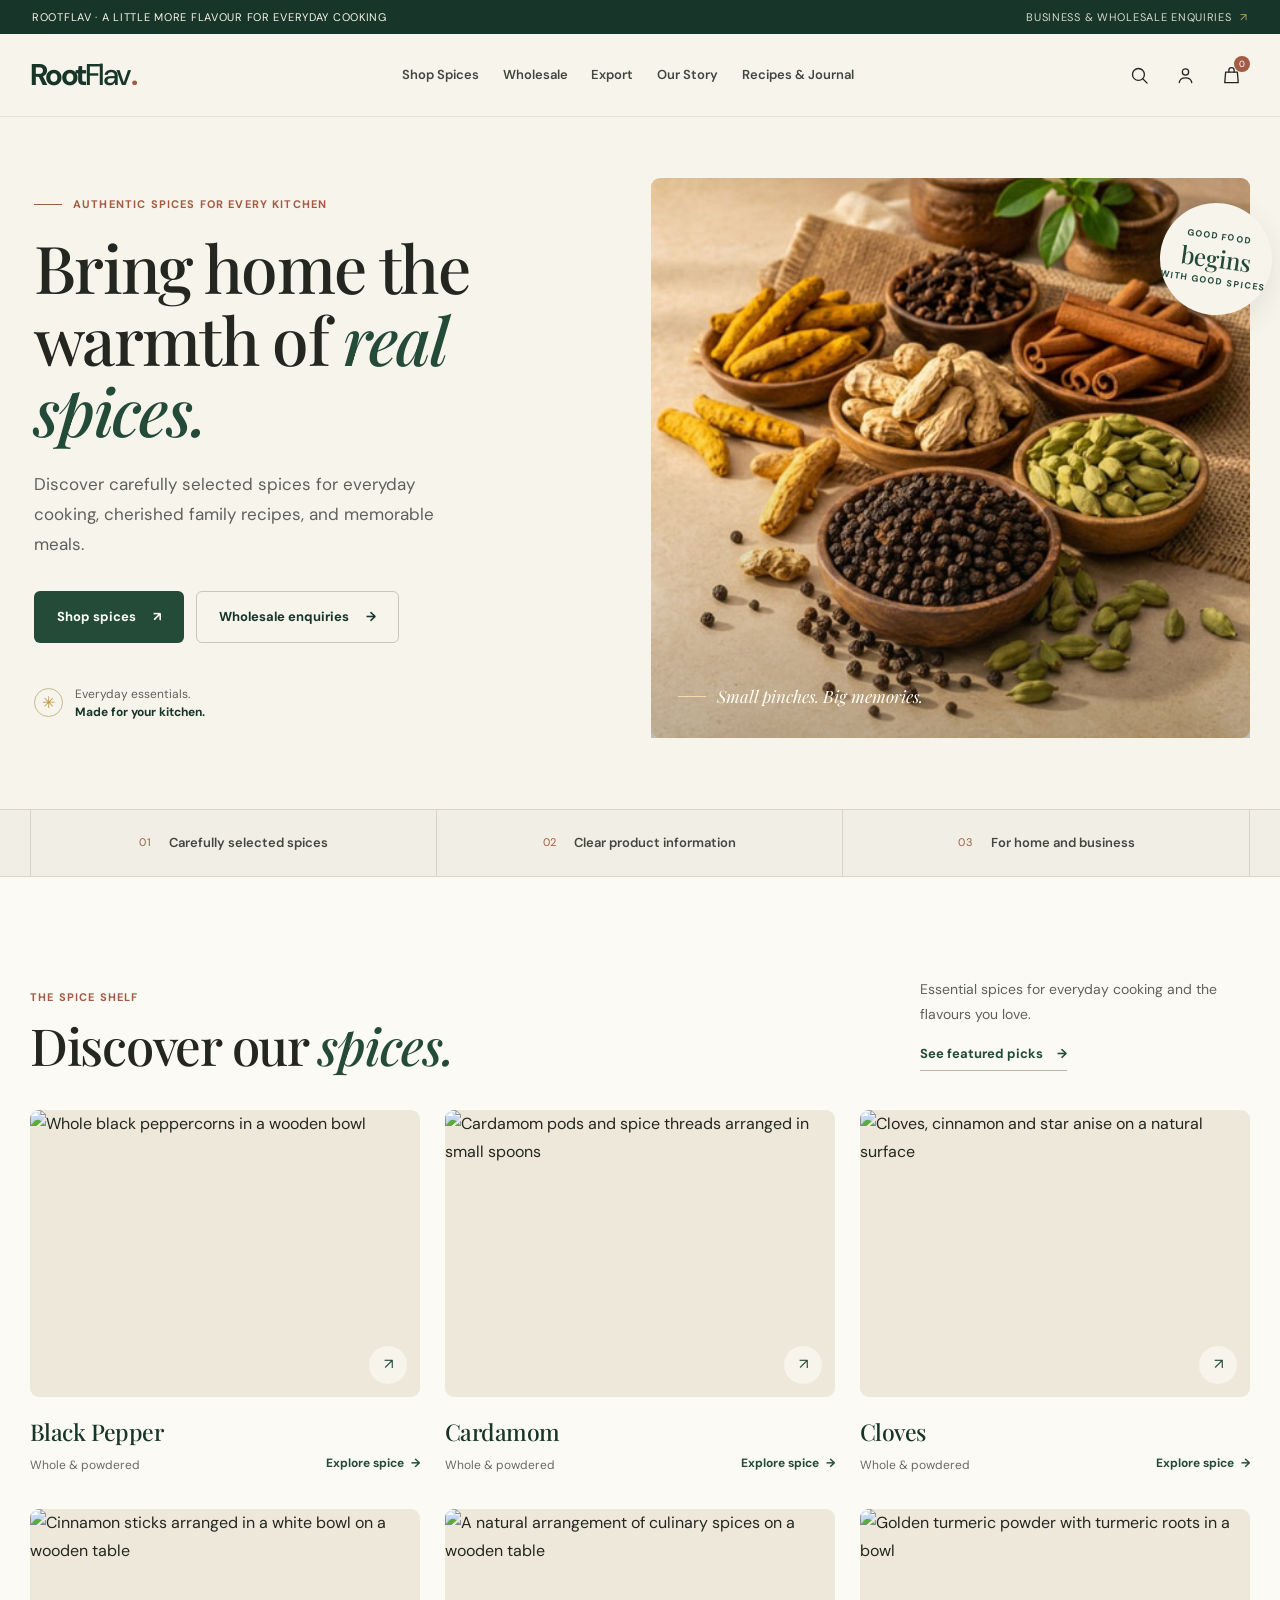
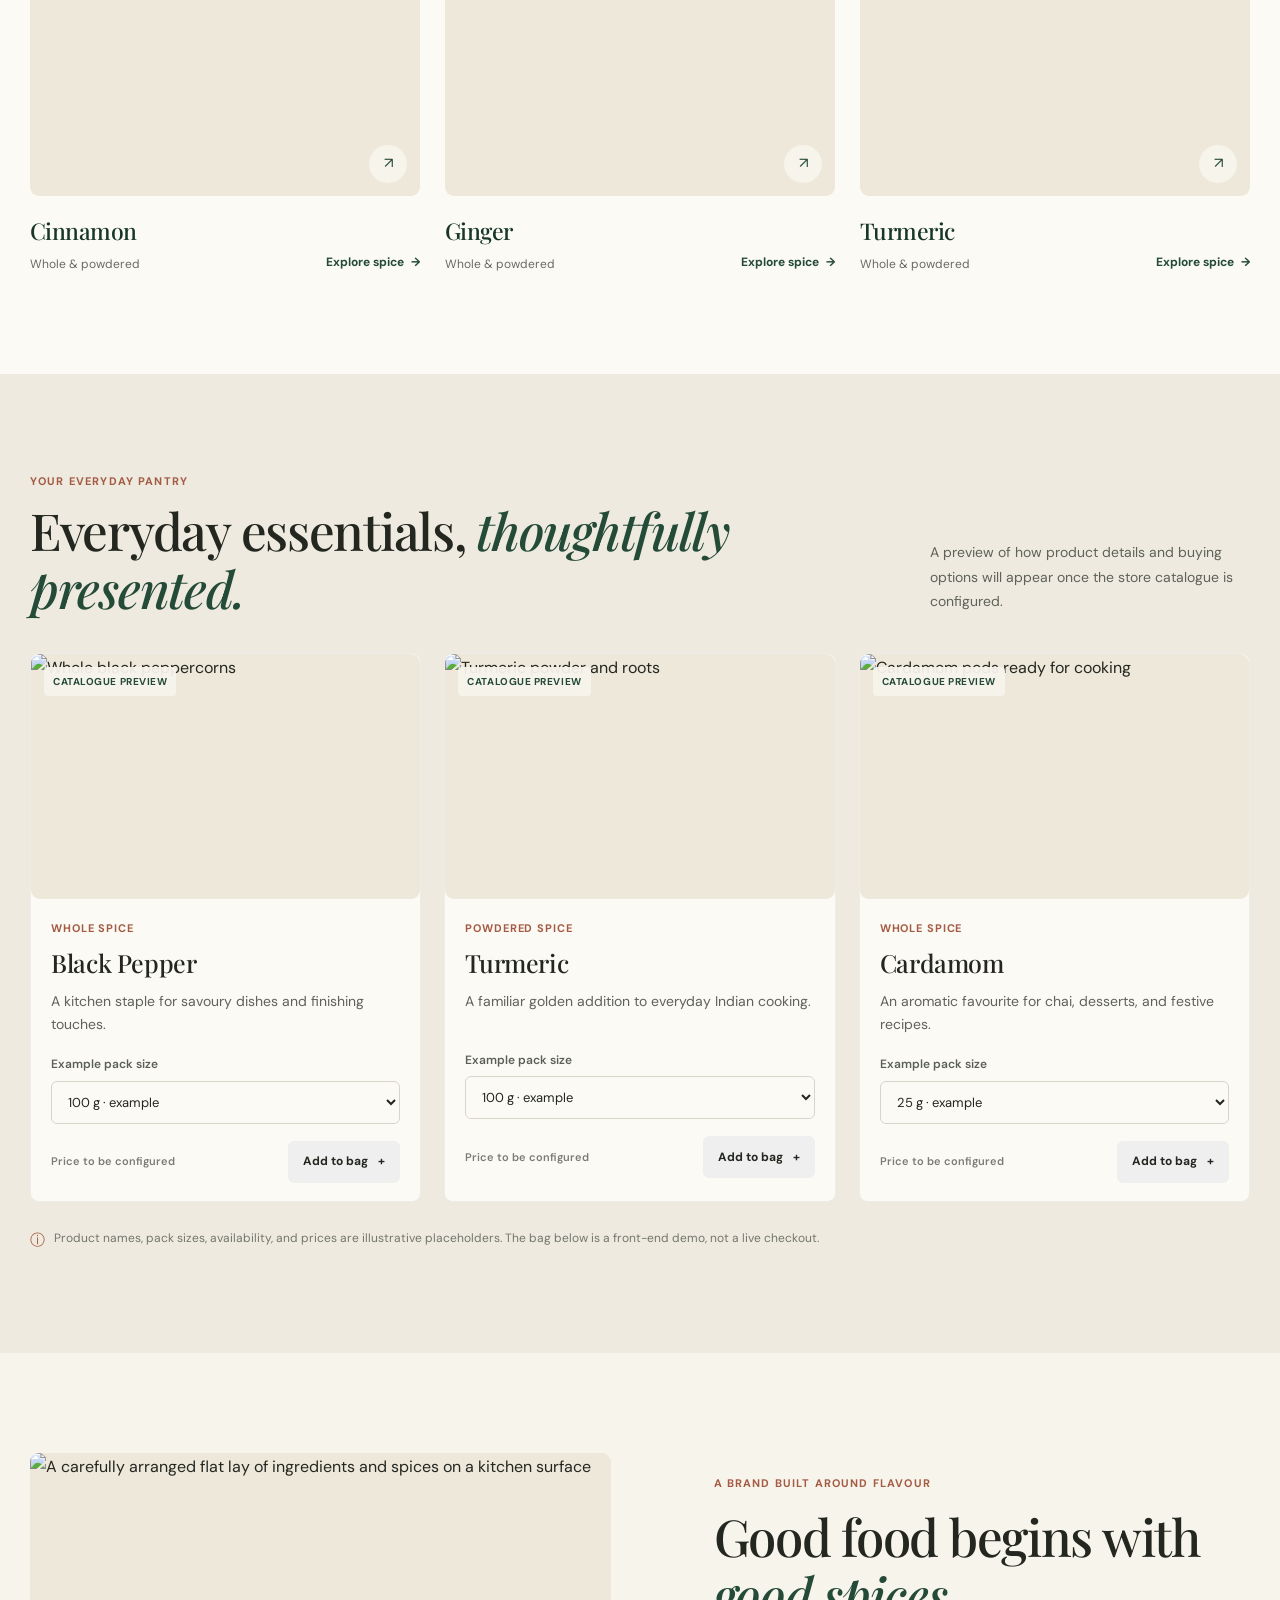
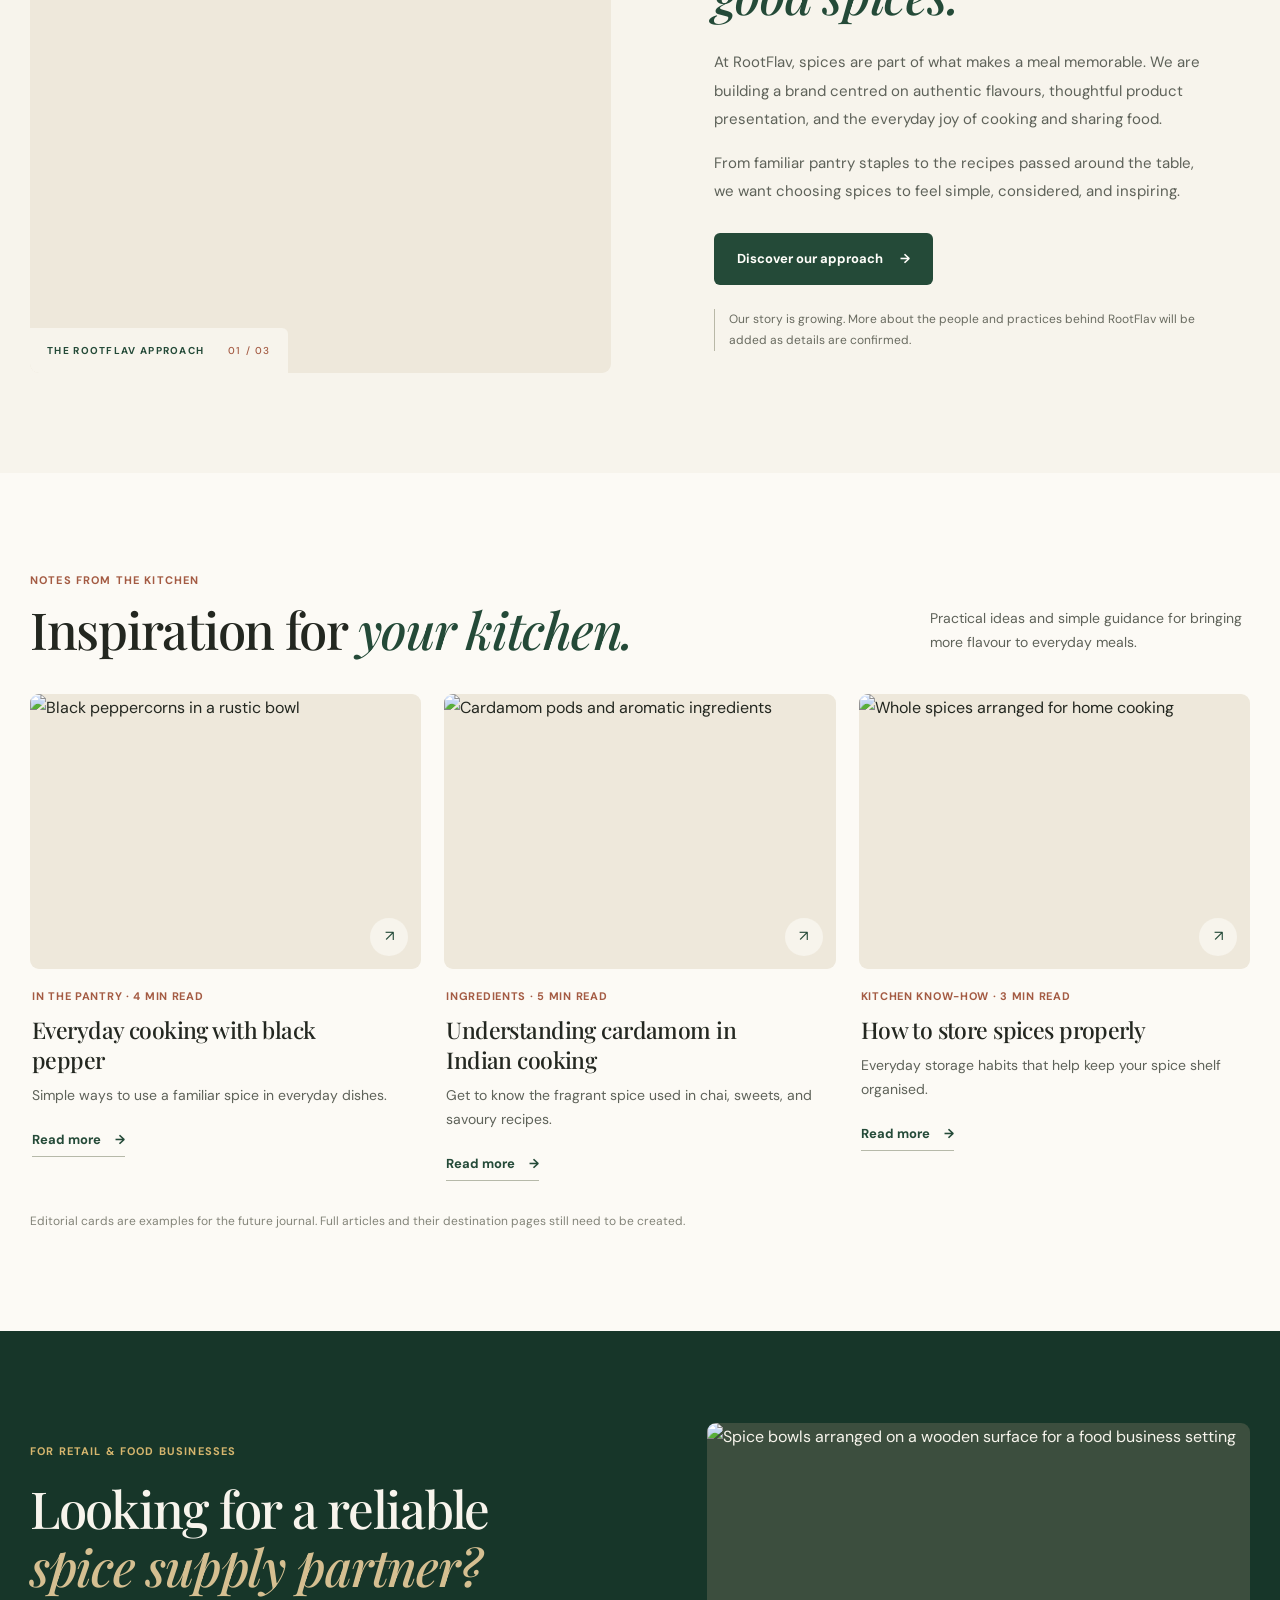
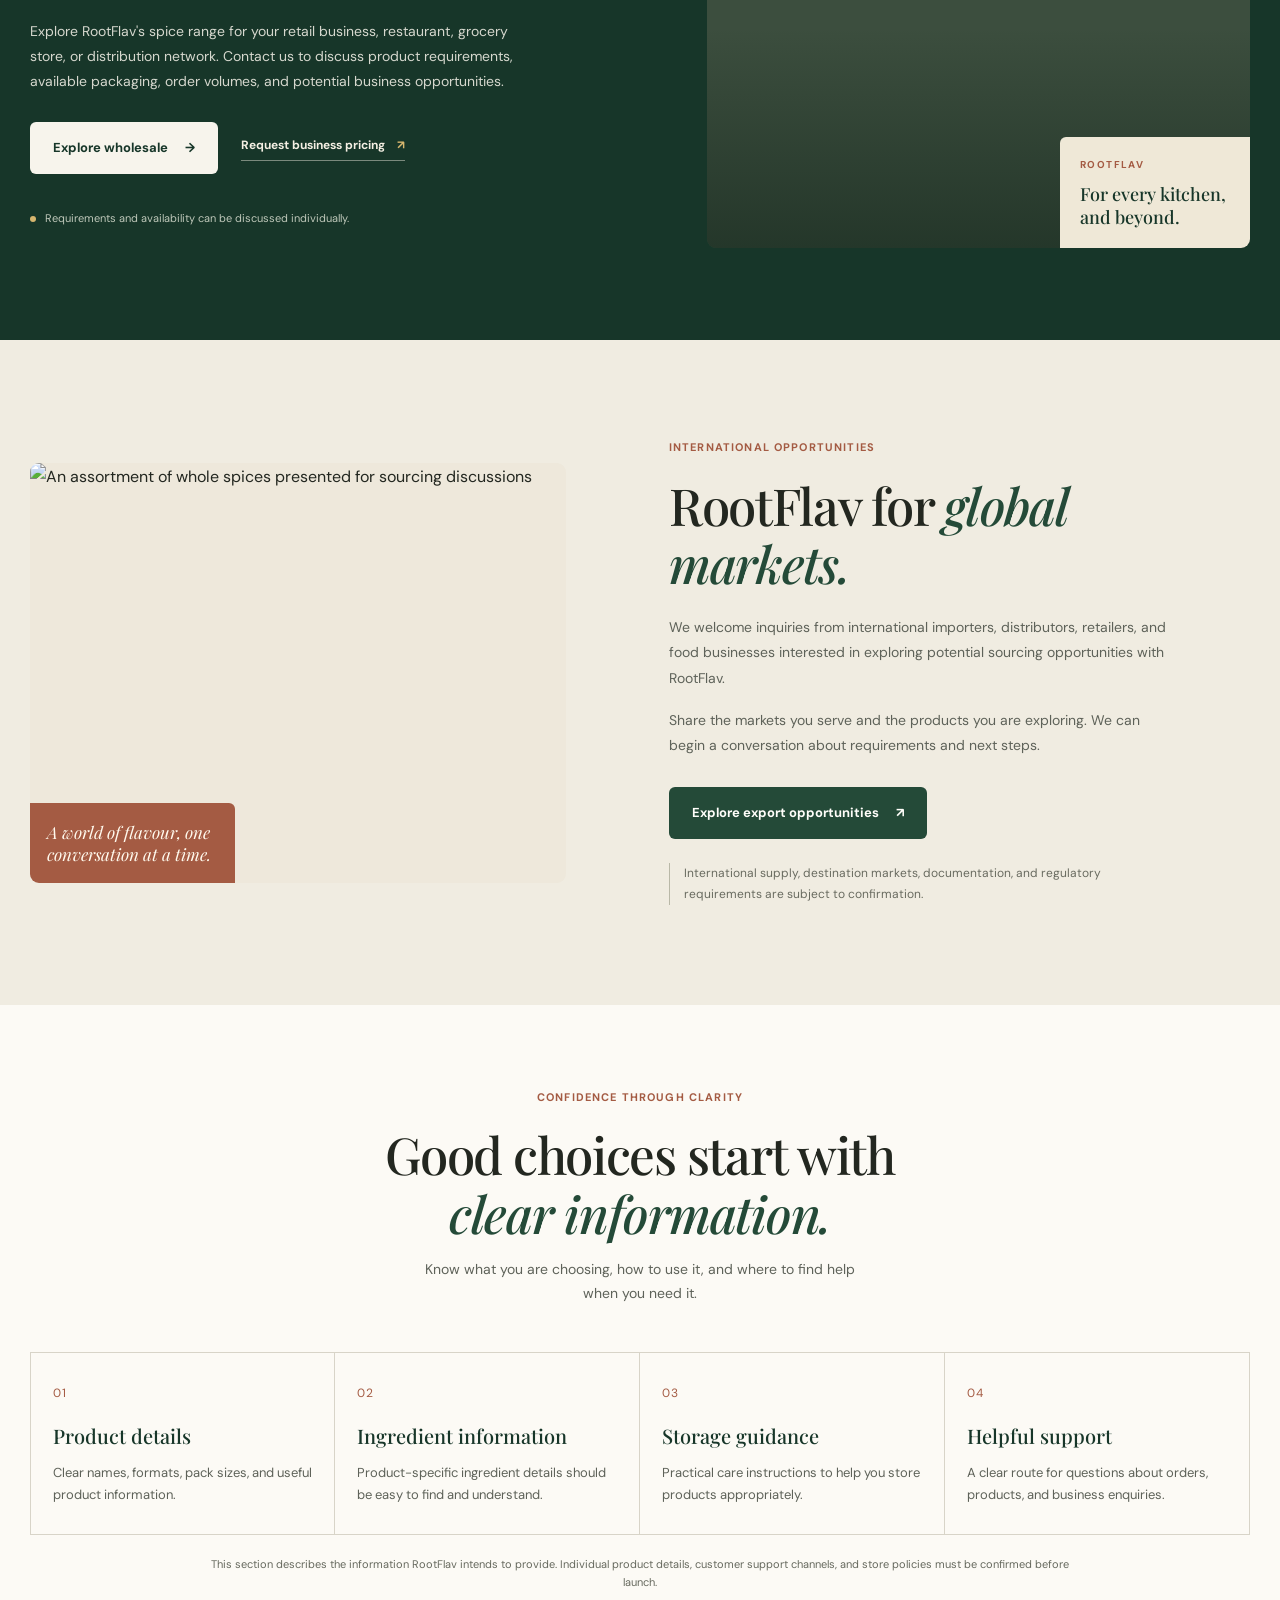
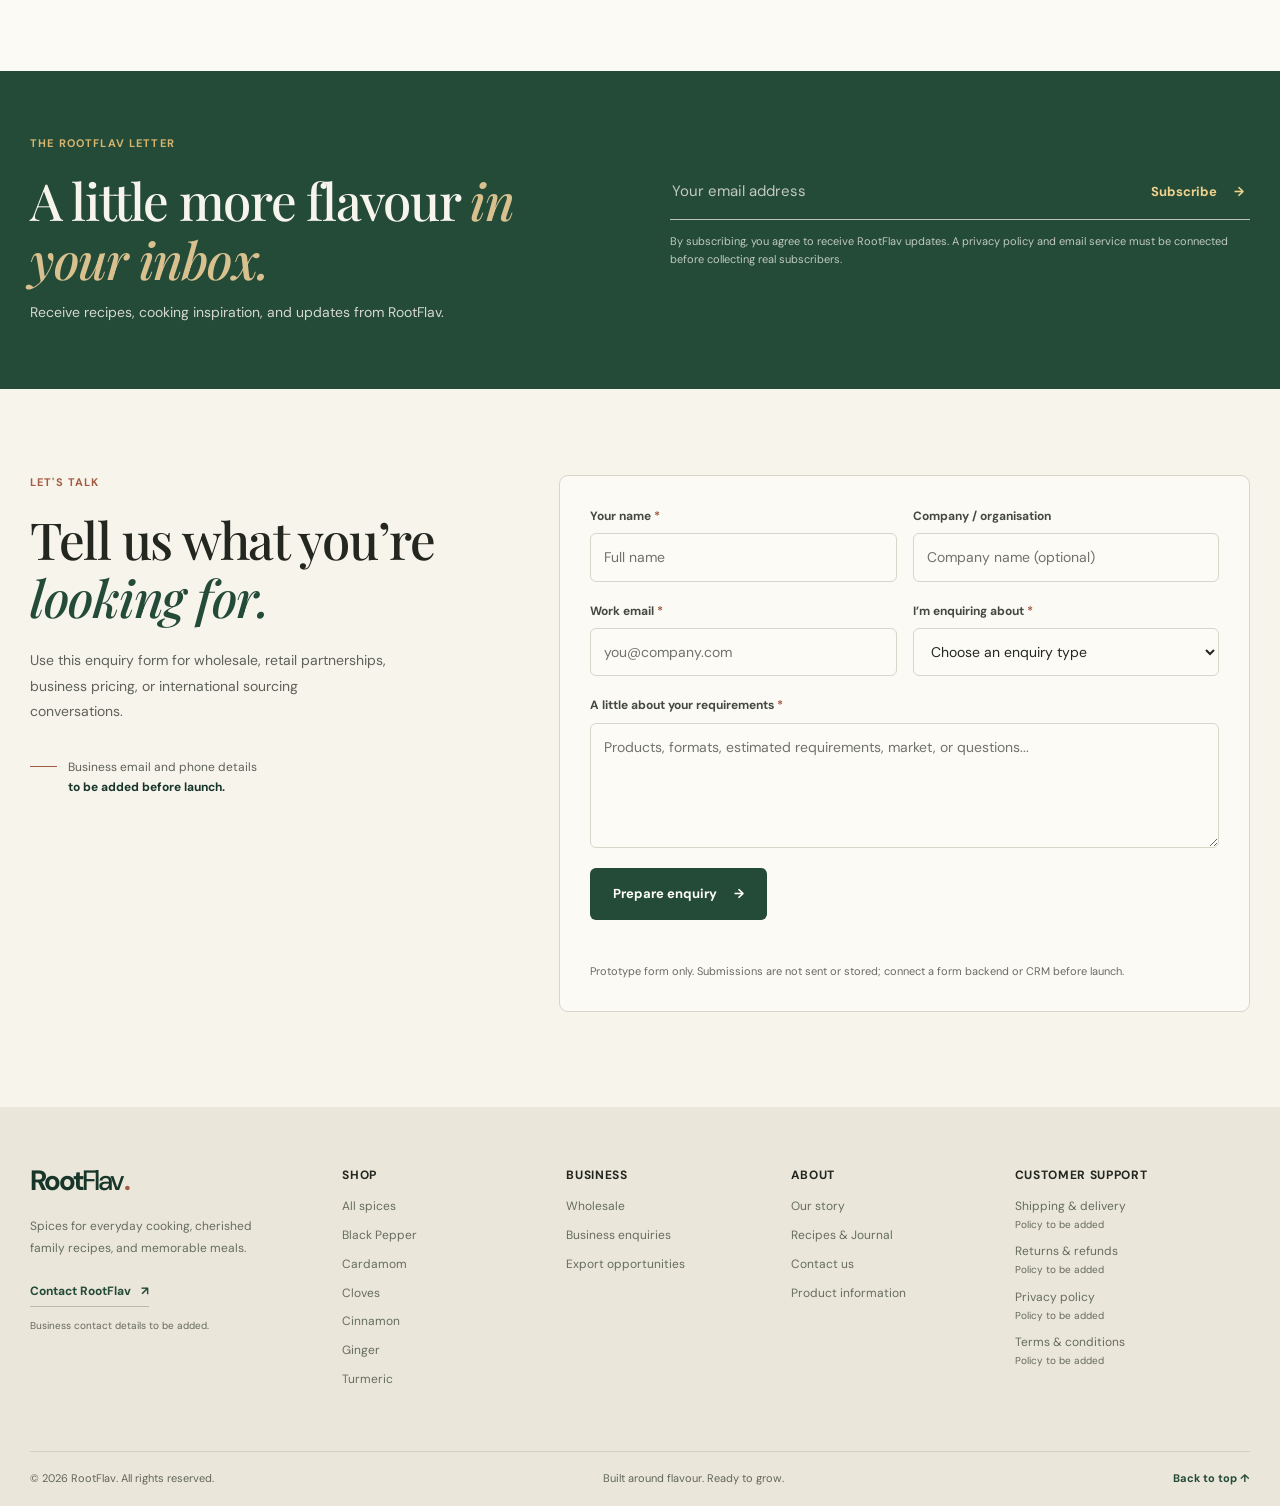
==== commit da65307f: "Update index.html" ====
--- a/index.html
+++ b/index.html
@@ -64,7 +64,7 @@
           <div class="hero-note"><span class="note-mark" aria-hidden="true">✳</span><span>Everyday essentials.<br><strong>Made for your kitchen.</strong></span></div>
         </div>
         <div class="hero-visual">
-         <img class="hero-photo" src="images/spices-hero.jpg" alt="A warm, editorial arrangement of whole and ground spices on a wooden surfaceh" fetchpriority="high">
+         <img class="hero-photo" src="images/spices-herov2.jpg" alt="A warm, editorial arrangement of whole and ground spices on a wooden surfaceh" fetchpriority="high">
           <div class="photo-caption"><span class="caption-rule"></span><span>Small pinches. Big memories.</span></div>
           <div class="hero-stamp" aria-label="RootFlav spice collection"><span>GOOD FOOD</span><b>begins</b><span>WITH GOOD SPICES</span></div>
         </div>
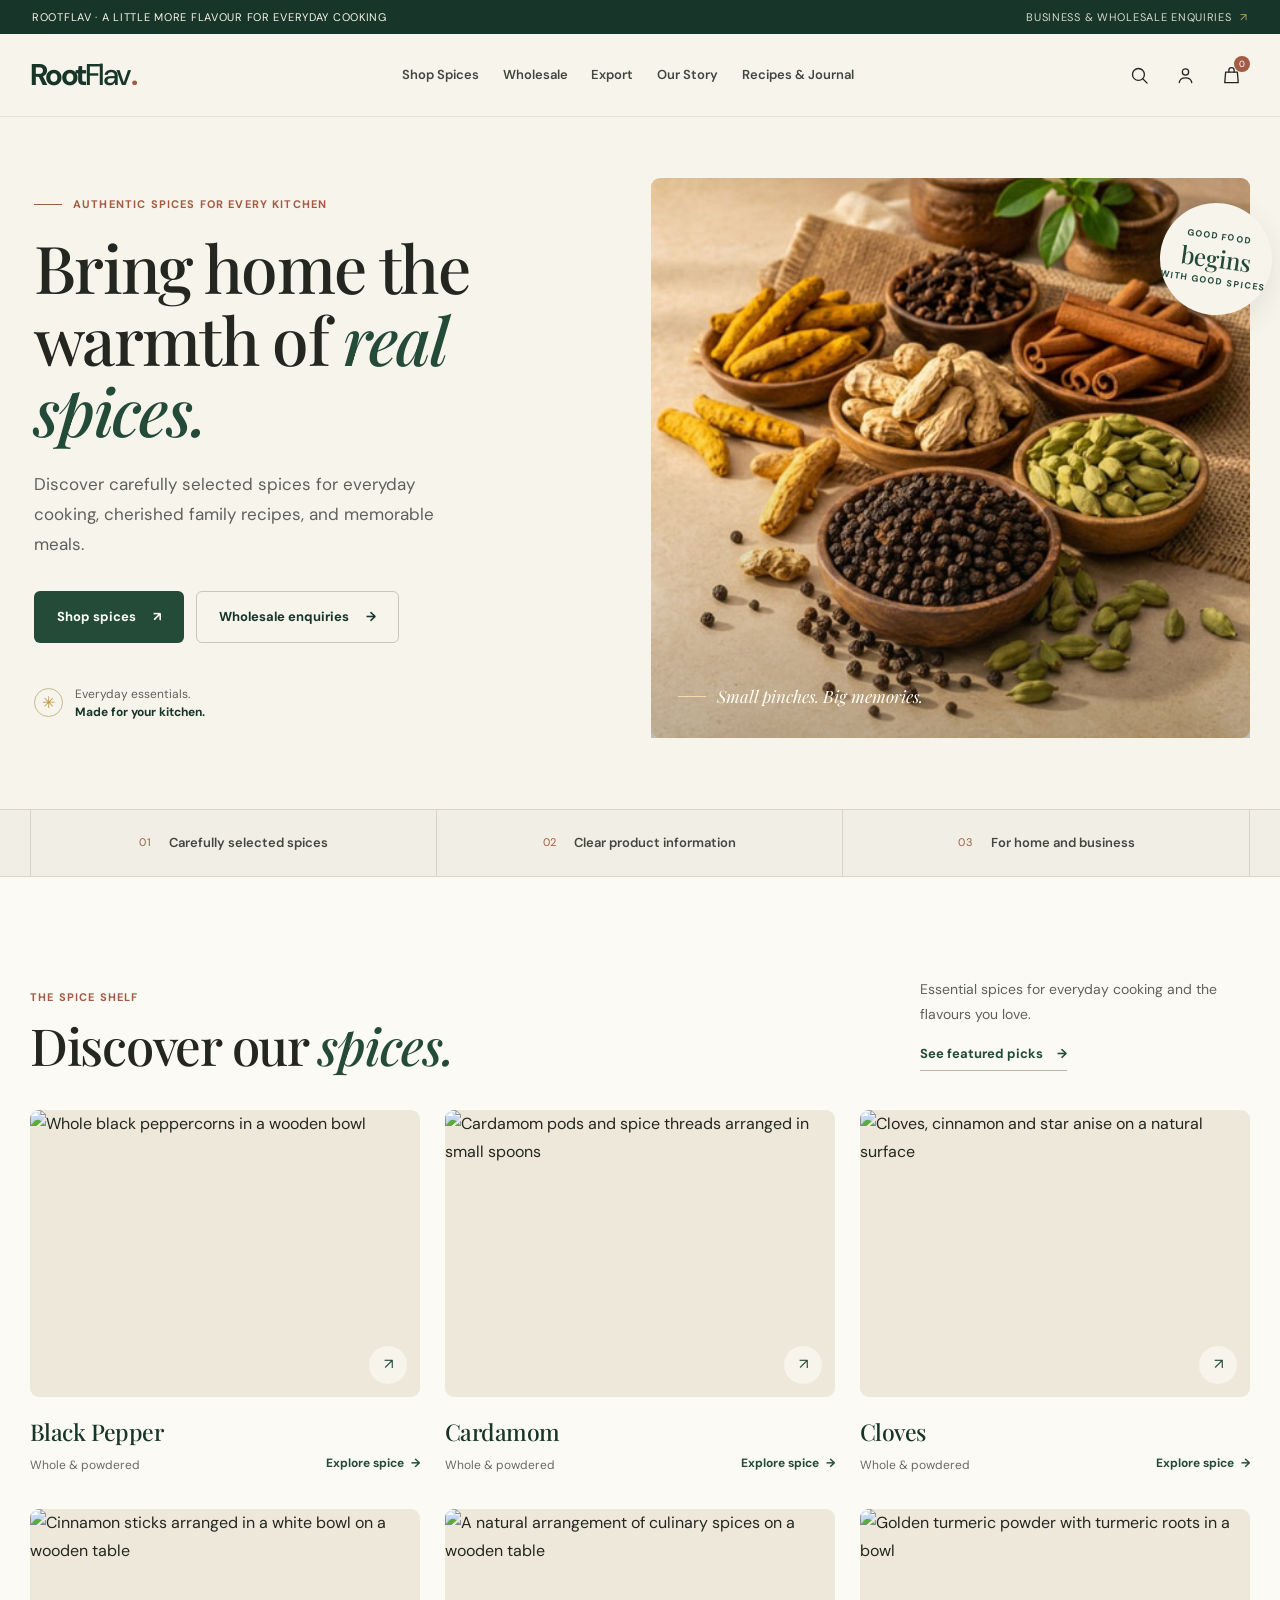
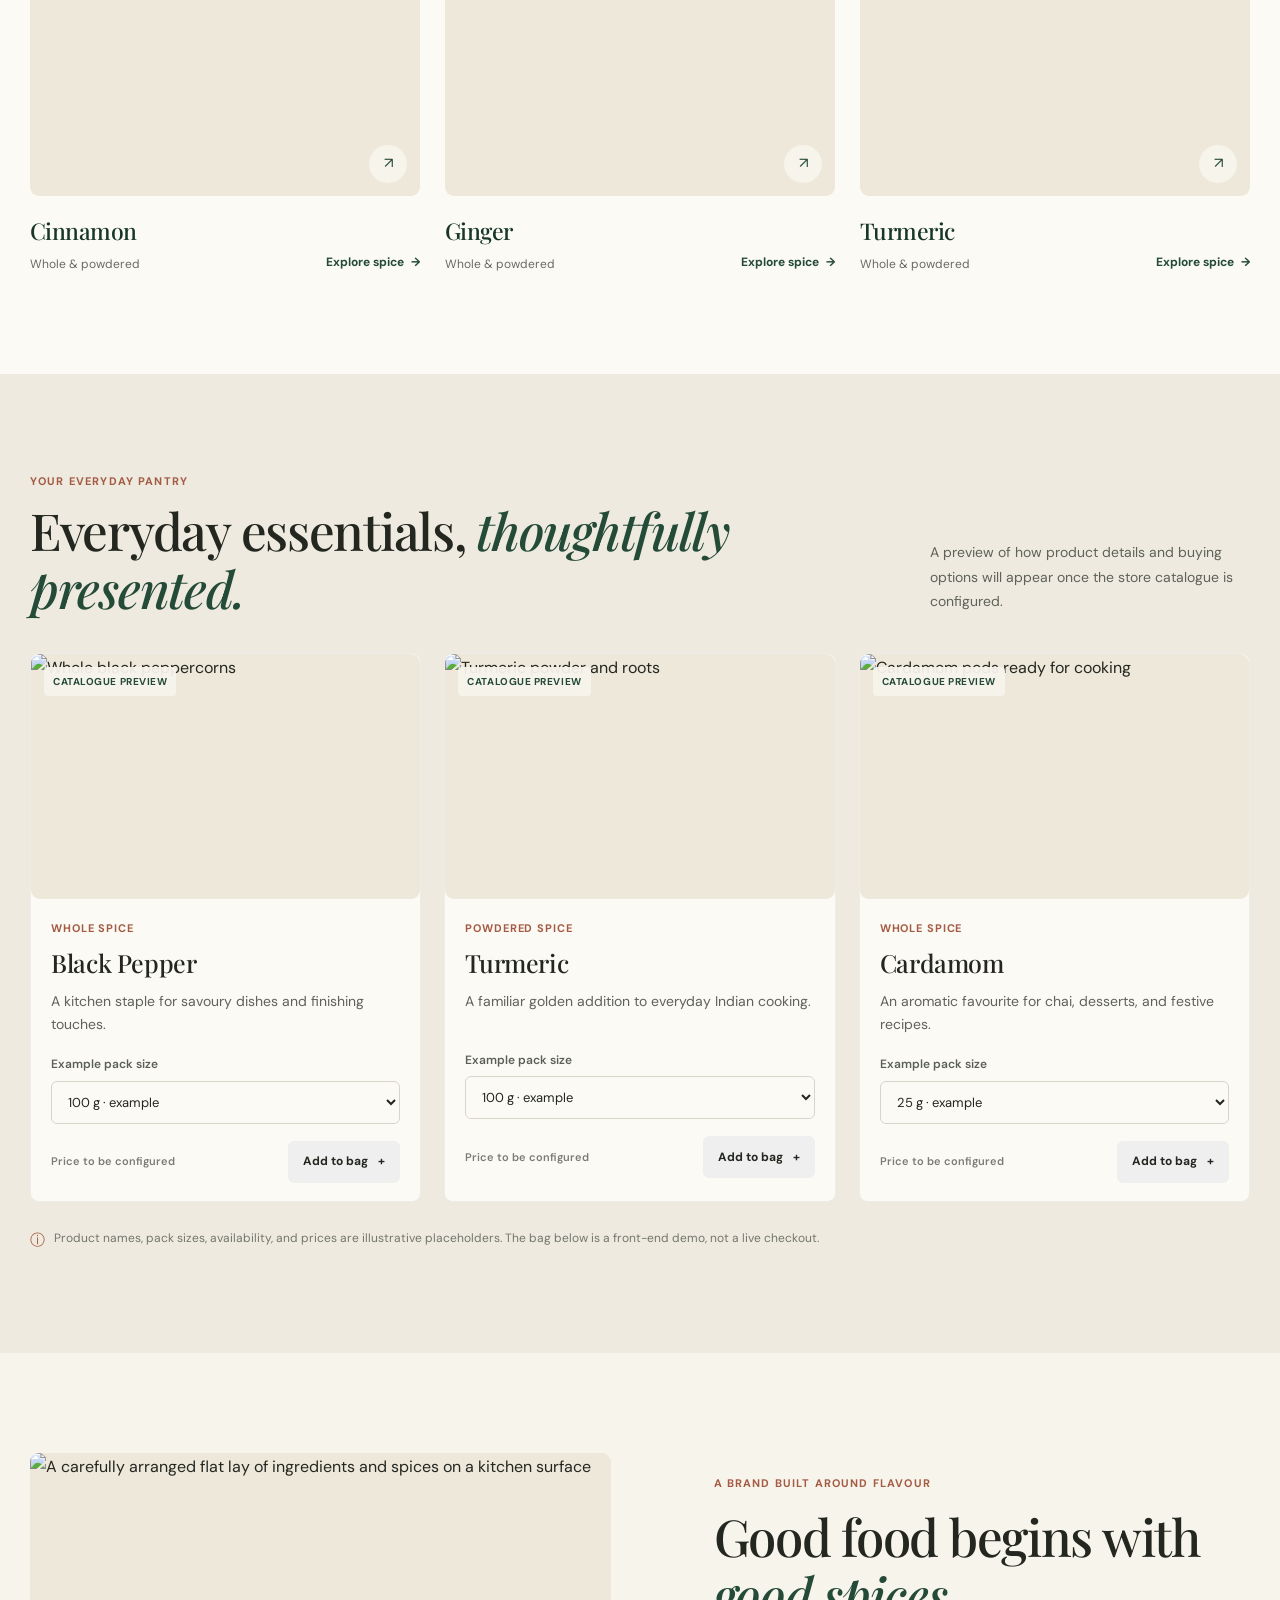
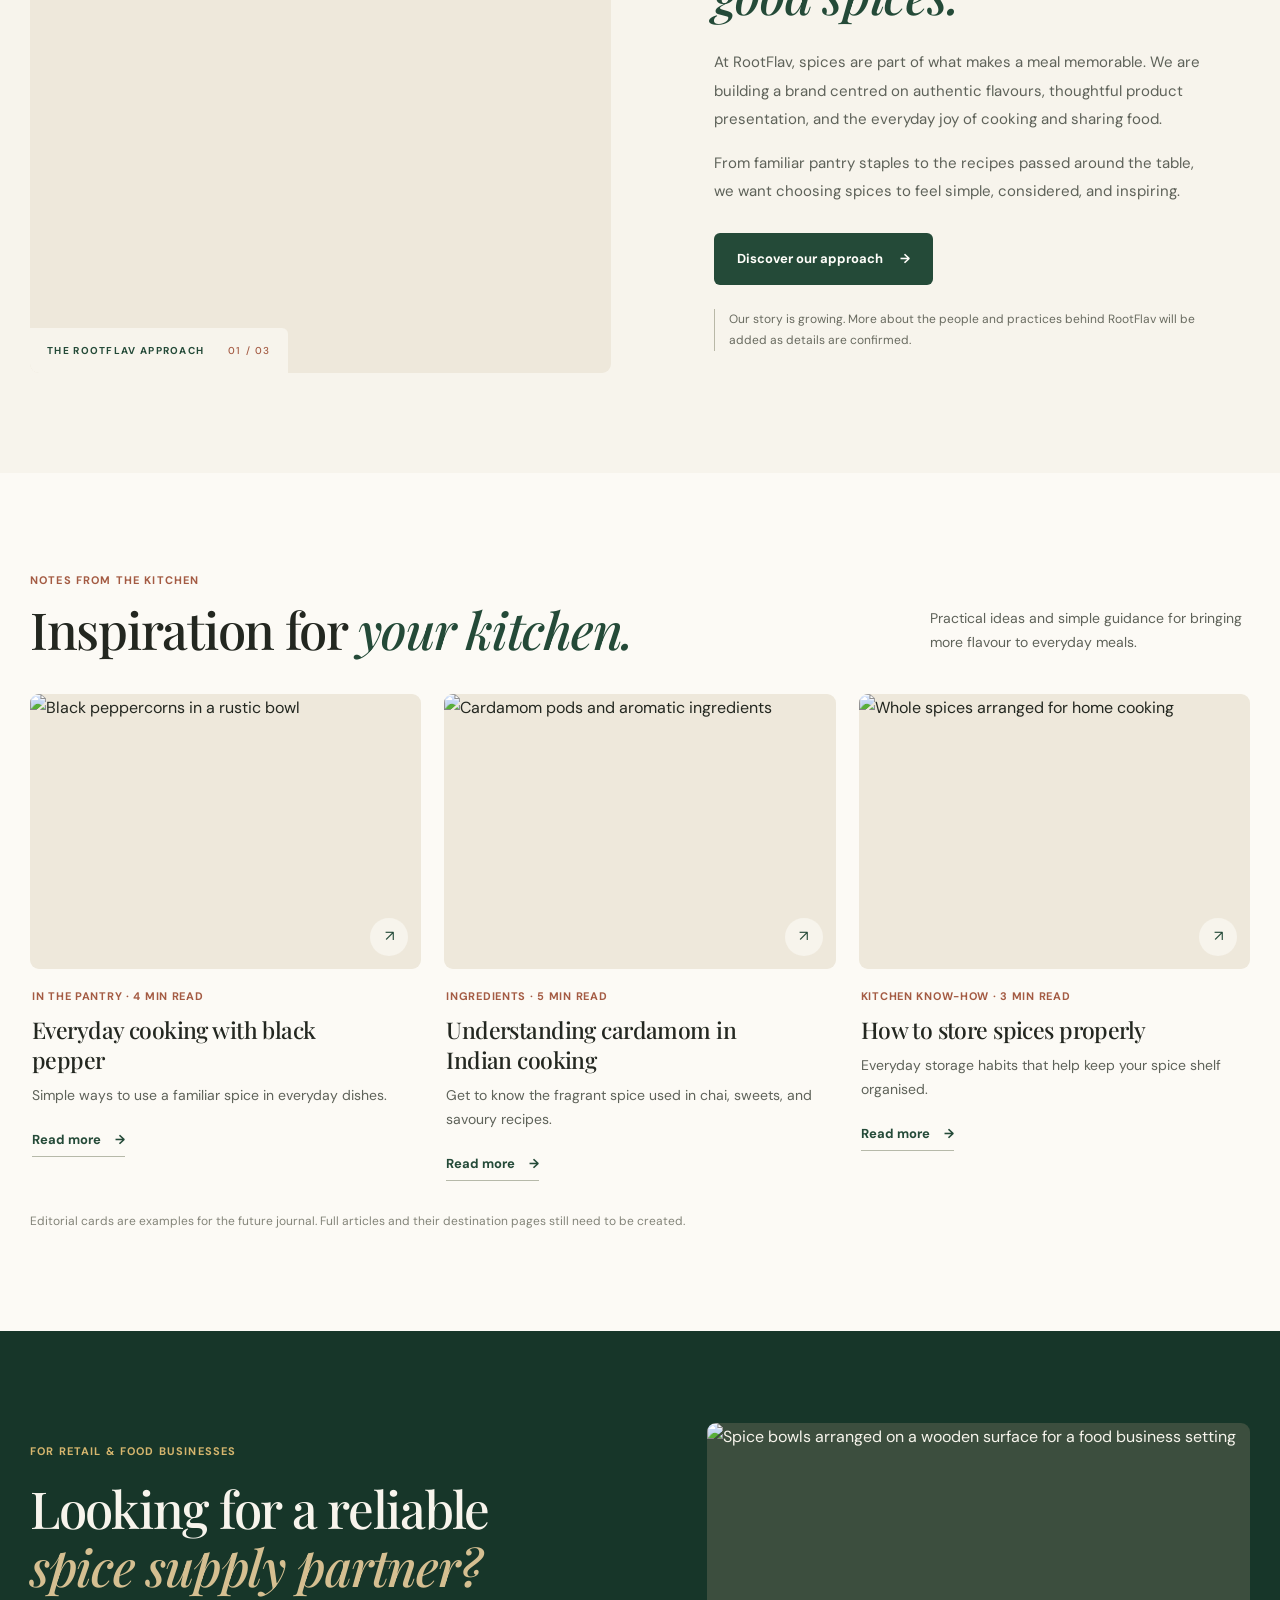
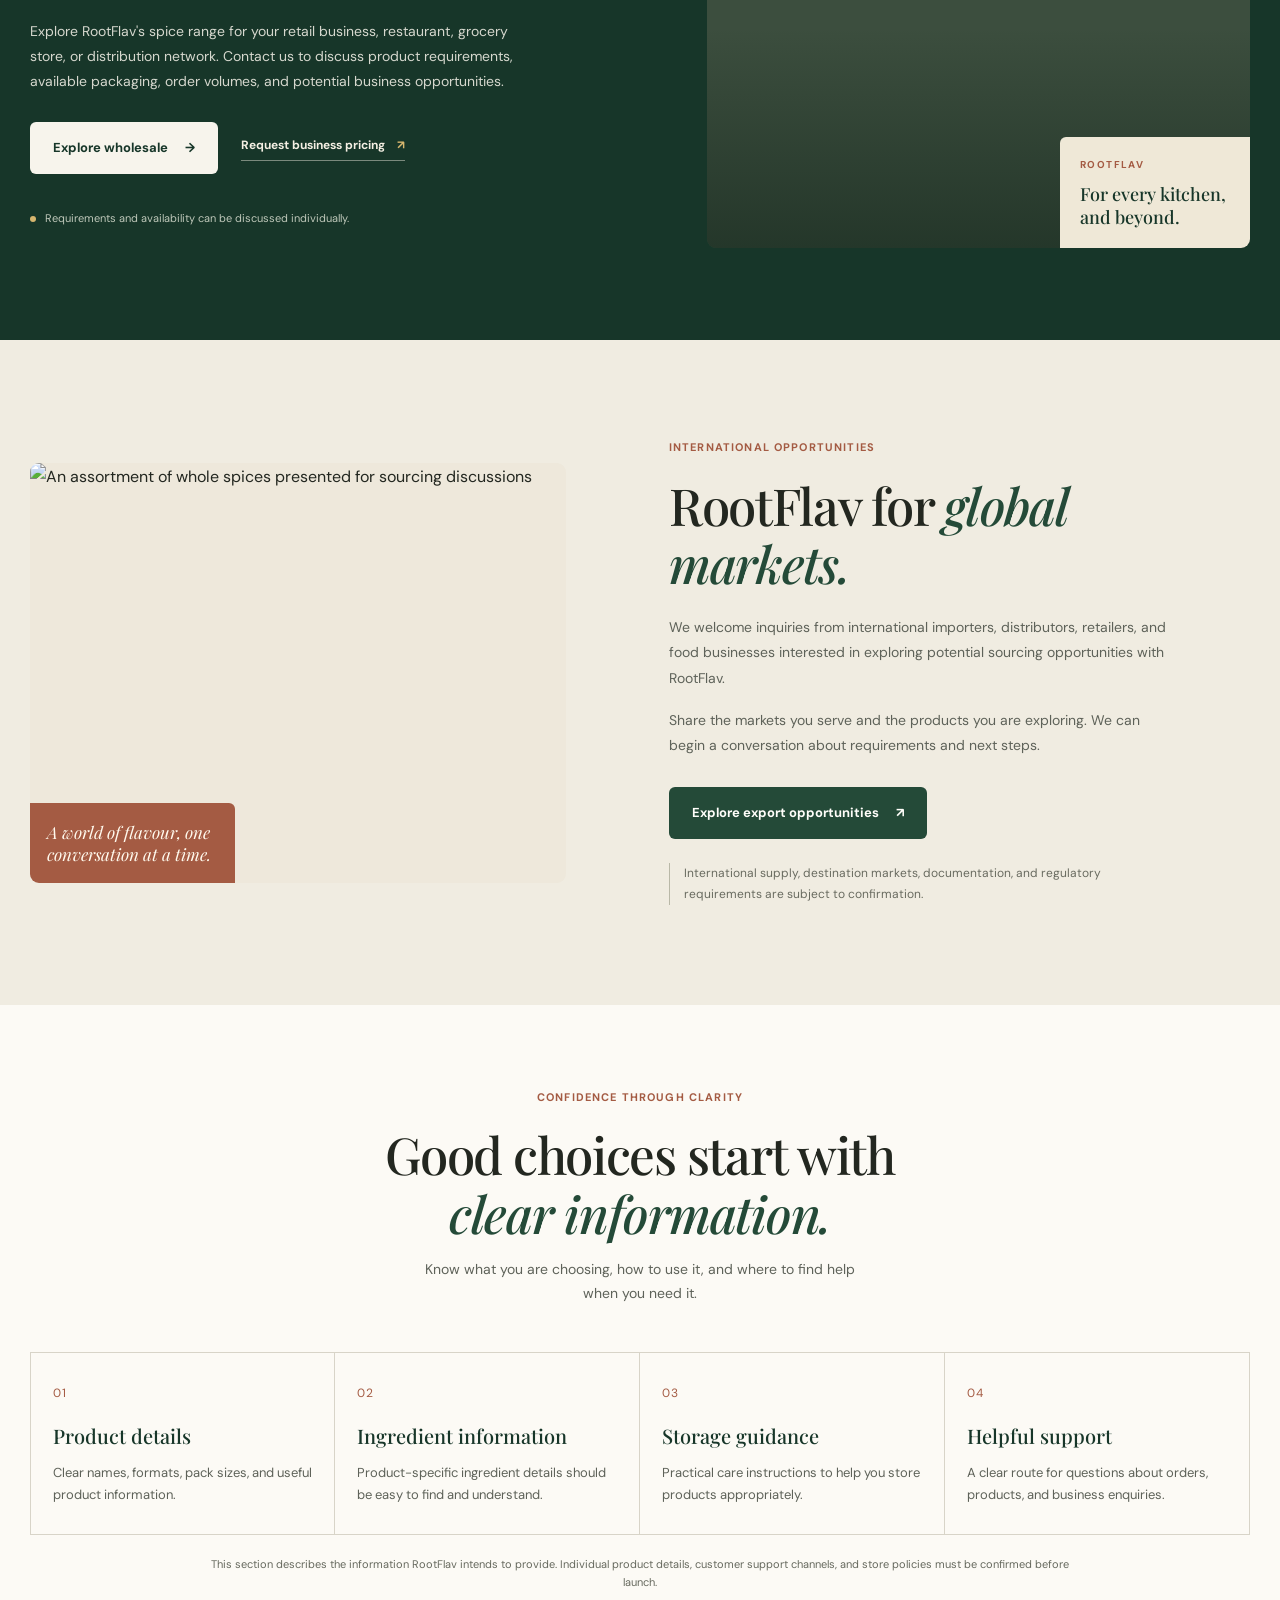
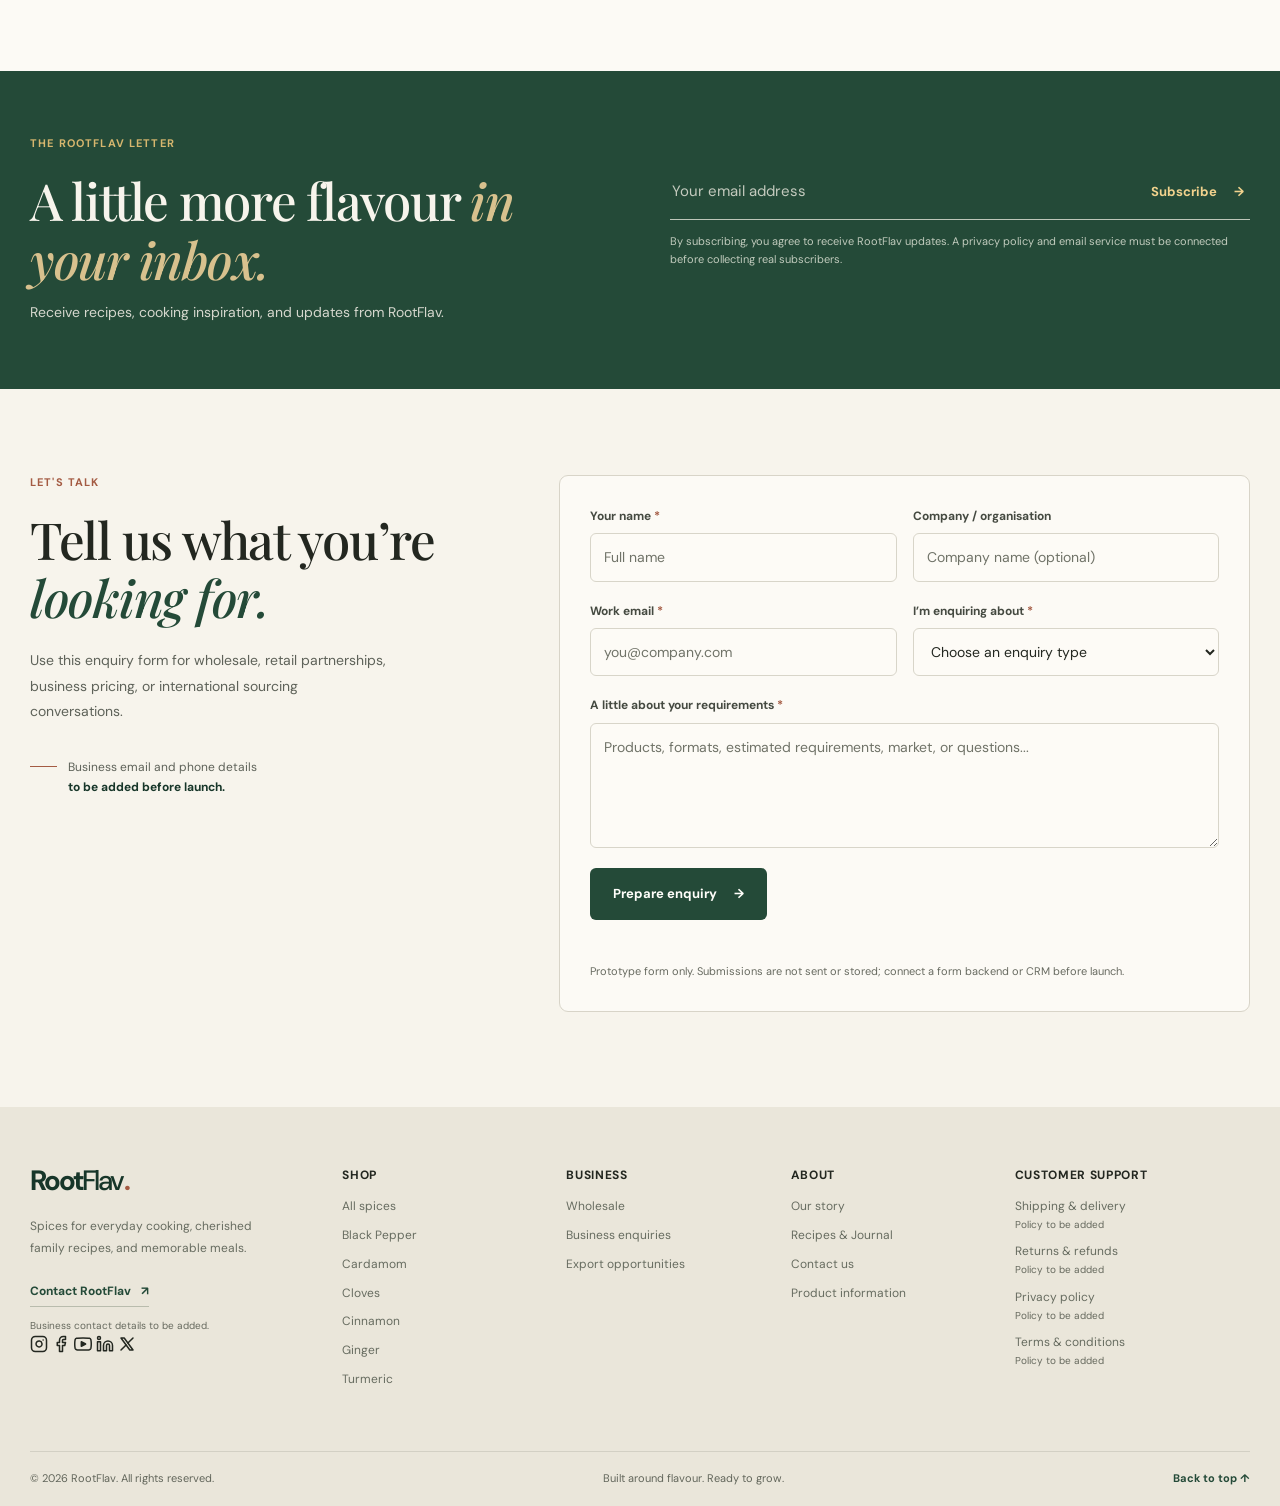
==== commit 616cc610: "Update index.html" ====
--- a/index.html
+++ b/index.html
@@ -213,7 +213,24 @@
 
   <footer class="site-footer">
     <div class="container footer-top">
-      <div class="footer-brand"><a class="wordmark wordmark-footer" href="#top" aria-label="RootFlav home">Root<span>Flav</span><i aria-hidden="true">.</i></a><p>Spices for everyday cooking, cherished family recipes, and memorable meals.</p><a class="footer-contact" href="#inquiry-form">Contact RootFlav <span aria-hidden="true">↗</span></a><small>Business contact details to be added.</small></div>
+      <div class="footer-brand"><a class="wordmark wordmark-footer" href="#top" aria-label="RootFlav home">Root<span>Flav</span><i aria-hidden="true">.</i></a><p>Spices for everyday cooking, cherished family recipes, and memorable meals.</p><a class="footer-contact" href="#inquiry-form">Contact RootFlav <span aria-hidden="true">↗</span></a><small>Business contact details to be added.</small><!-- Social Media Icons -->
+<div class="social-links" aria-label="Social media links">
+  <a href="https://instagram.com" target="_blank" rel="noopener noreferrer" aria-label="Instagram">
+    <svg viewBox="0 0 24 24" width="18" height="18" stroke="currentColor" stroke-width="2" fill="none" stroke-linecap="round" stroke-linejoin="round"><rect x="2" y="2" width="20" height="20" rx="5" ry="5"></rect><path d="M16 11.37A4 4 0 1 1 12.63 8 4 4 0 0 1 16 11.37z"></path><line x1="17.5" y1="6.5" x2="17.51" y2="6.5"></line></svg>
+  </a>
+  <a href="https://facebook.com" target="_blank" rel="noopener noreferrer" aria-label="Facebook">
+    <svg viewBox="0 0 24 24" width="18" height="18" stroke="currentColor" stroke-width="2" fill="none" stroke-linecap="round" stroke-linejoin="round"><path d="M18 2h-3a5 5 0 0 0-5 5v3H7v4h3v8h4v-8h3l1-4h-4V7a1 1 0 0 1 1-1h3z"></path></svg>
+  </a>
+  <a href="https://youtube.com" target="_blank" rel="noopener noreferrer" aria-label="YouTube">
+    <svg viewBox="0 0 24 24" width="18" height="18" stroke="currentColor" stroke-width="2" fill="none" stroke-linecap="round" stroke-linejoin="round"><path d="M22.54 6.42a2.78 2.78 0 0 0-1.95-1.96C18.88 4 12 4 12 4s-6.88 0-8.59.46a2.78 2.78 0 0 0-1.95 1.96A29 29 0 0 0 1 12a29 29 0 0 0 .46 5.58 2.78 2.78 0 0 0 1.95 1.96C5.12 20 12 20 12 20s6.88 0 8.59-.46a2.78 2.78 0 0 0 1.95-1.96A29 29 0 0 0 23 12a29 29 0 0 0-.46-5.58z"></path><polygon points="9.75 15.02 15.5 12 9.75 8.98 9.75 15.02" fill="currentColor"></polygon></svg>
+  </a>
+  <a href="https://linkedin.com" target="_blank" rel="noopener noreferrer" aria-label="LinkedIn">
+    <svg viewBox="0 0 24 24" width="18" height="18" stroke="currentColor" stroke-width="2" fill="none" stroke-linecap="round" stroke-linejoin="round"><path d="M16 8a6 6 0 0 1 6 6v7h-4v-7a2 2 0 0 0-2-2 2 2 0 0 0-2 2v7h-4v-7a6 6 0 0 1 6-6z"></path><rect x="2" y="9" width="4" height="12"></rect><circle cx="4" cy="4" r="2"></circle></svg>
+  </a>
+  <a href="https://twitter.com" target="_blank" rel="noopener noreferrer" aria-label="X (Twitter)">
+    <svg viewBox="0 0 24 24" width="18" height="18" stroke="currentColor" stroke-width="2" fill="none" stroke-linecap="round" stroke-linejoin="round"><path d="M4 4l11.733 16h4.267l-11.733 -16z"></path><path d="M4 20l6.768 -6.768m2.46 -2.46l6.772 -6.772"></path></svg>
+  </a>
+</div></div>
       <div class="footer-col"><h2>Shop</h2><a href="#shop" data-filter="">All spices</a><a href="#shop" data-filter="Black Pepper">Black Pepper</a><a href="#shop" data-filter="Cardamom">Cardamom</a><a href="#shop" data-filter="Cloves">Cloves</a><a href="#shop" data-filter="Cinnamon">Cinnamon</a><a href="#shop" data-filter="Ginger">Ginger</a><a href="#shop" data-filter="Turmeric">Turmeric</a></div>
       <div class="footer-col"><h2>Business</h2><a href="#business">Wholesale</a><a href="#inquiry-form" data-inquiry="Business pricing">Business enquiries</a><a href="#export">Export opportunities</a></div>
       <div class="footer-col"><h2>About</h2><a href="#story">Our story</a><a href="#journal">Recipes &amp; Journal</a><a href="#inquiry-form">Contact us</a><a href="#transparency">Product information</a></div>
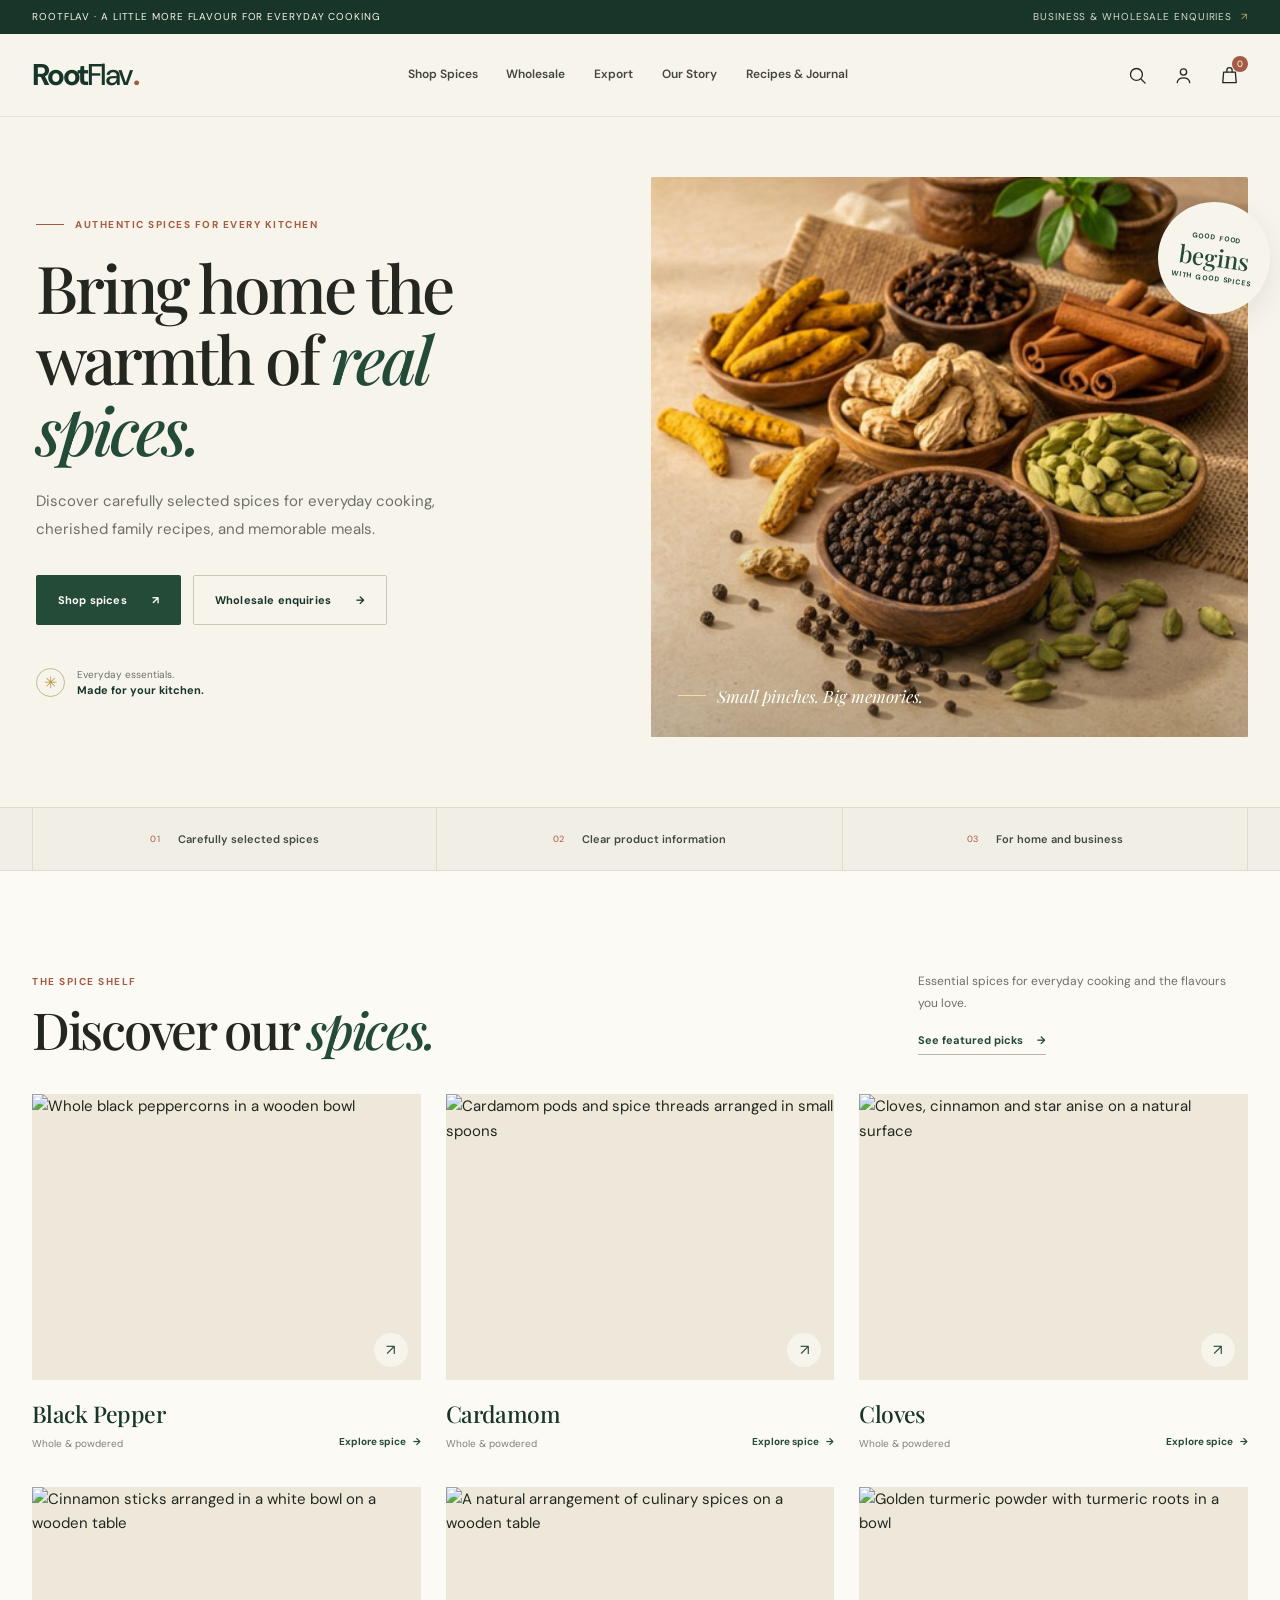
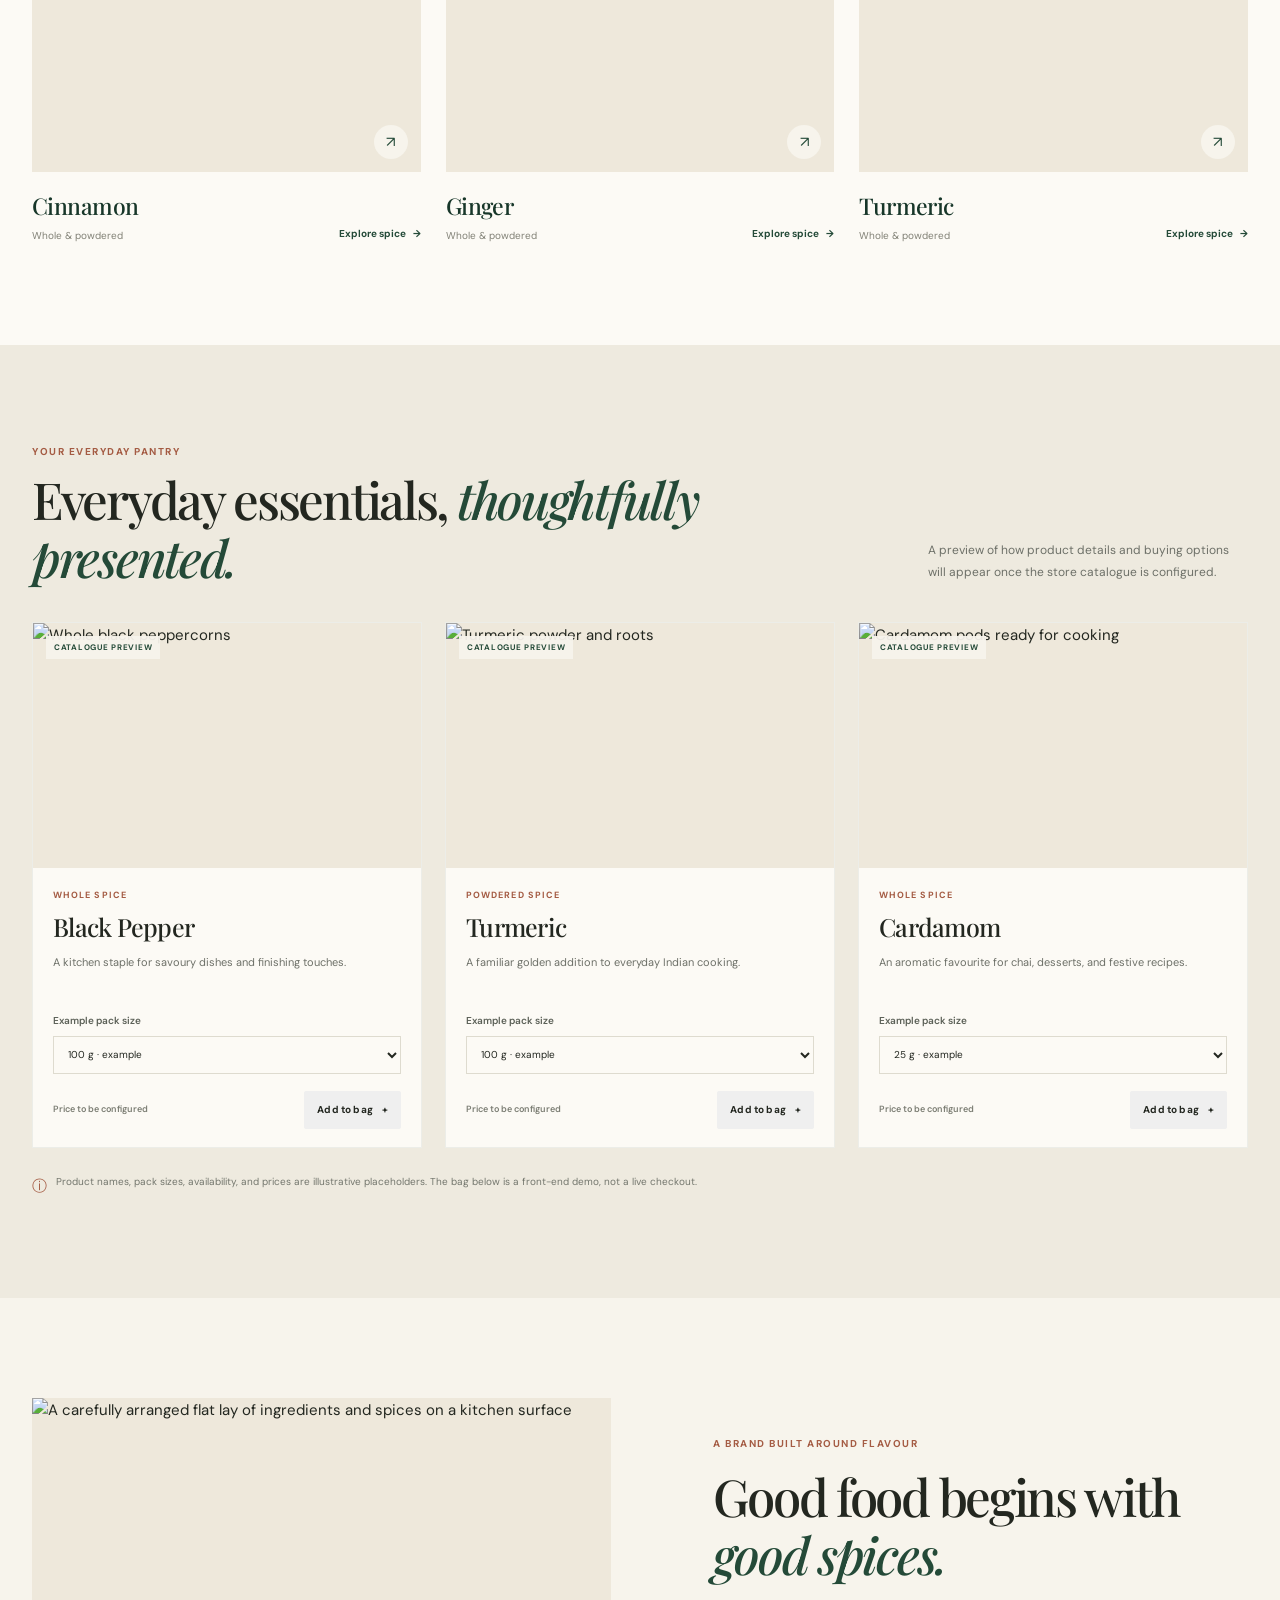
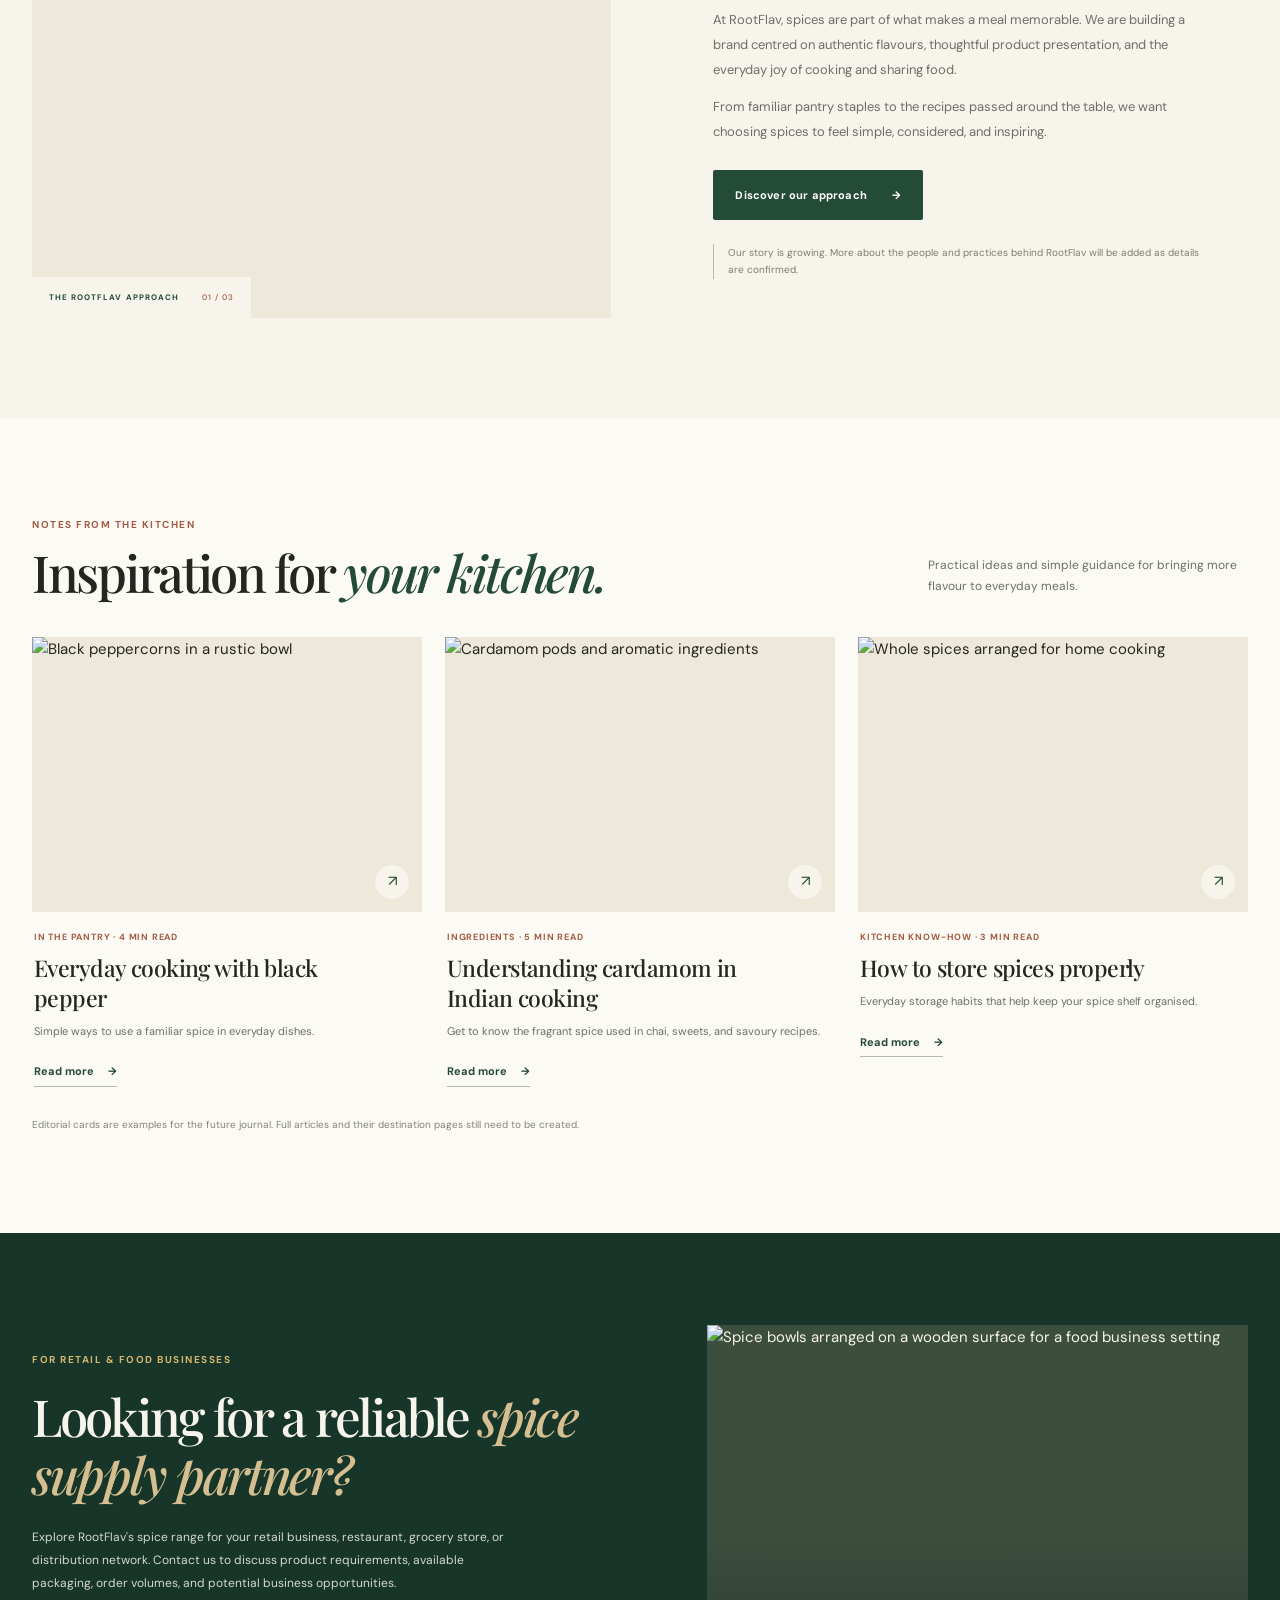
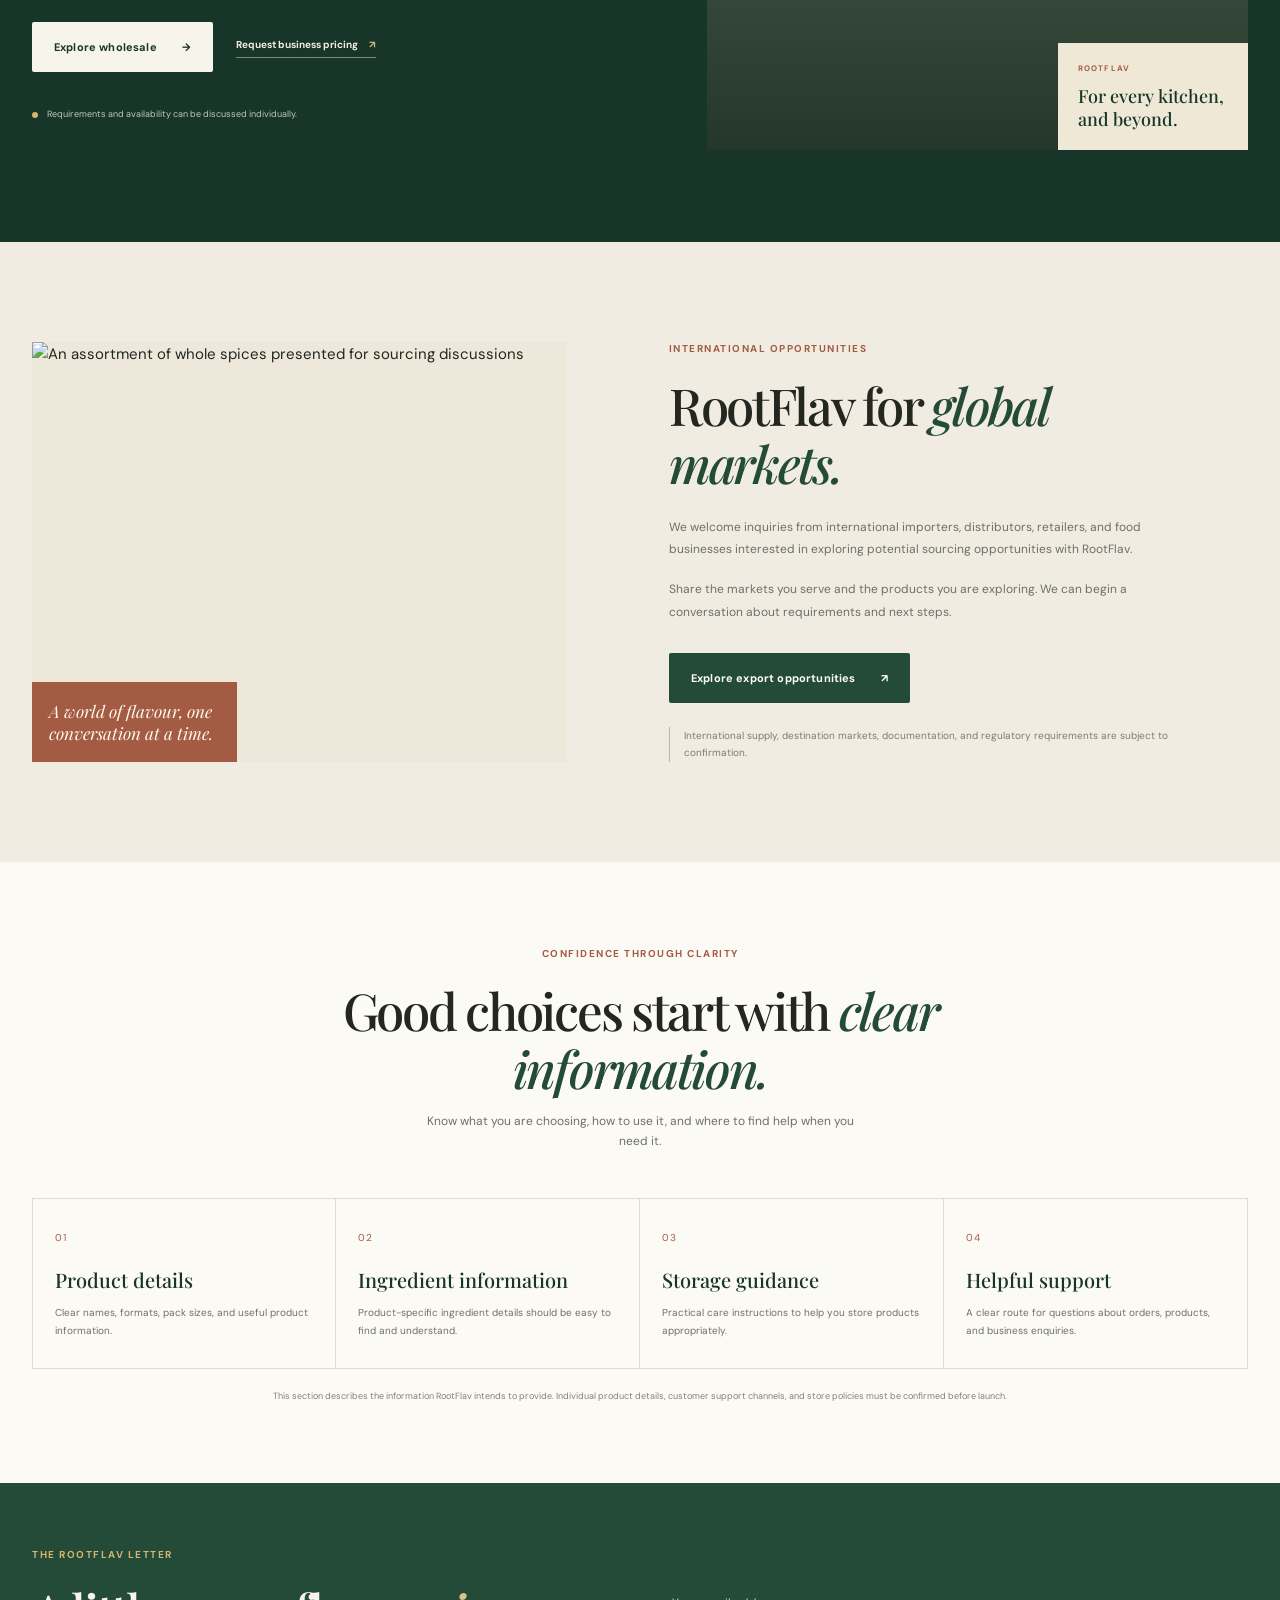
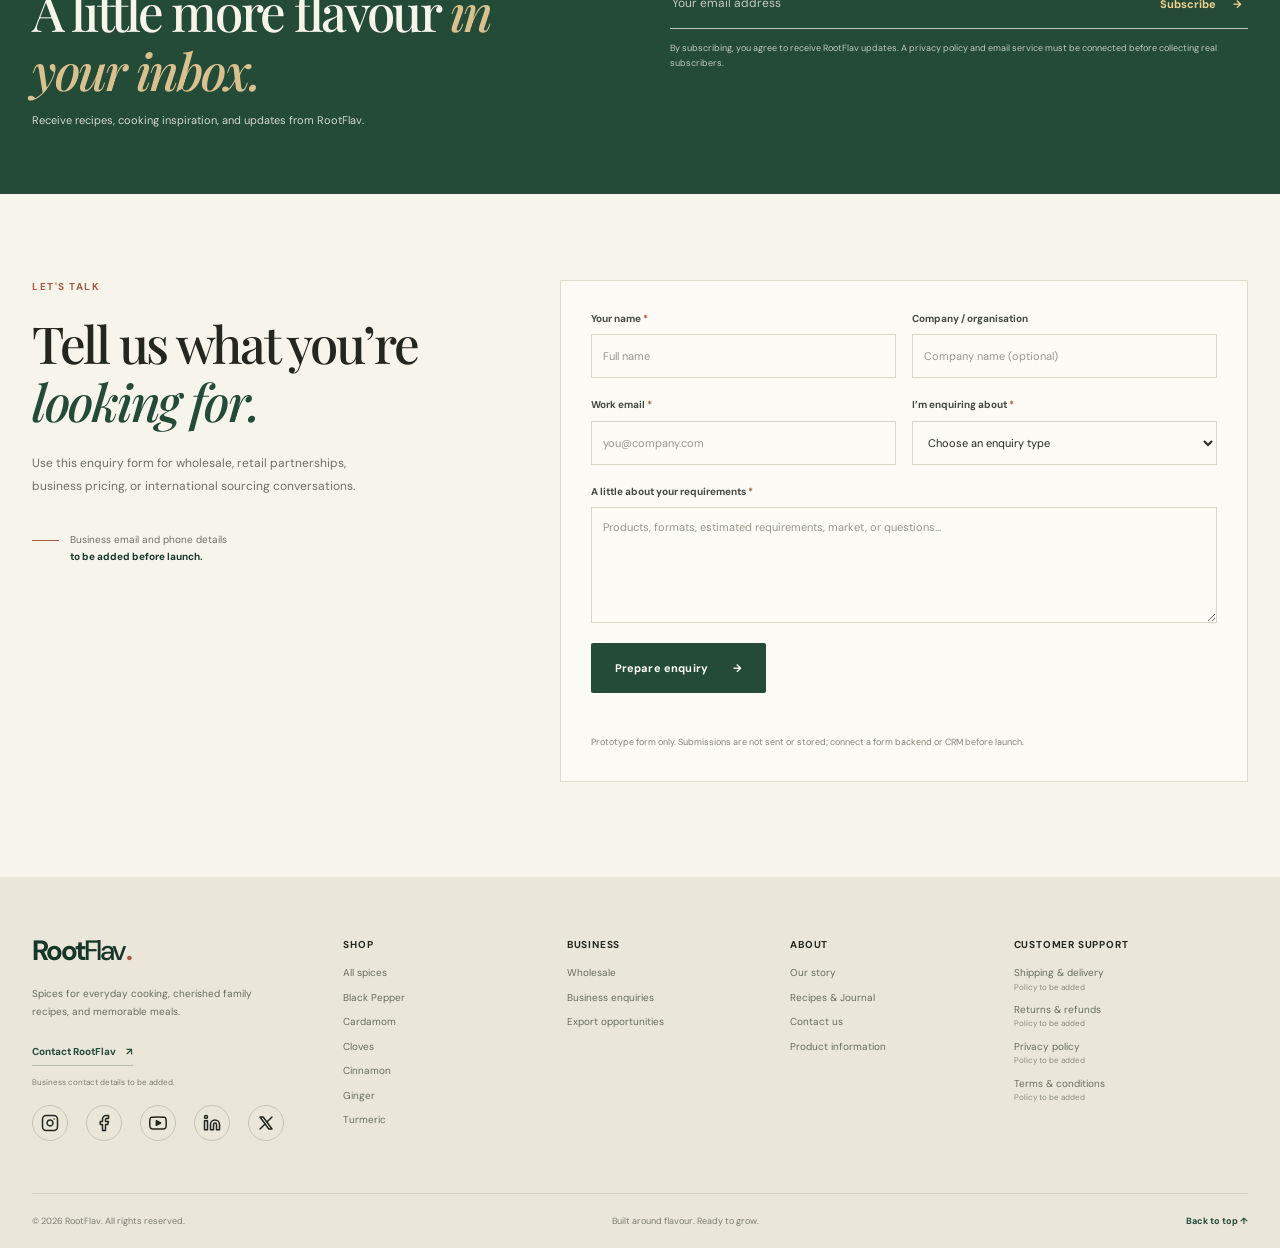
==== commit daca2bb2: "Update index.html" ====
--- a/index.html
+++ b/index.html
@@ -215,7 +215,7 @@
     <div class="container footer-top">
       <div class="footer-brand"><a class="wordmark wordmark-footer" href="#top" aria-label="RootFlav home">Root<span>Flav</span><i aria-hidden="true">.</i></a><p>Spices for everyday cooking, cherished family recipes, and memorable meals.</p><a class="footer-contact" href="#inquiry-form">Contact RootFlav <span aria-hidden="true">↗</span></a><small>Business contact details to be added.</small><!-- Social Media Icons -->
 <div class="social-links" aria-label="Social media links">
-  <a href="https://instagram.com" target="_blank" rel="noopener noreferrer" aria-label="Instagram">
+  <a href="https://instagram.com" target="https://www.instagram.com/rootflav/" rel="noopener noreferrer" aria-label="Instagram">
     <svg viewBox="0 0 24 24" width="18" height="18" stroke="currentColor" stroke-width="2" fill="none" stroke-linecap="round" stroke-linejoin="round"><rect x="2" y="2" width="20" height="20" rx="5" ry="5"></rect><path d="M16 11.37A4 4 0 1 1 12.63 8 4 4 0 0 1 16 11.37z"></path><line x1="17.5" y1="6.5" x2="17.51" y2="6.5"></line></svg>
   </a>
   <a href="https://facebook.com" target="_blank" rel="noopener noreferrer" aria-label="Facebook">
@@ -224,7 +224,7 @@
   <a href="https://youtube.com" target="_blank" rel="noopener noreferrer" aria-label="YouTube">
     <svg viewBox="0 0 24 24" width="18" height="18" stroke="currentColor" stroke-width="2" fill="none" stroke-linecap="round" stroke-linejoin="round"><path d="M22.54 6.42a2.78 2.78 0 0 0-1.95-1.96C18.88 4 12 4 12 4s-6.88 0-8.59.46a2.78 2.78 0 0 0-1.95 1.96A29 29 0 0 0 1 12a29 29 0 0 0 .46 5.58 2.78 2.78 0 0 0 1.95 1.96C5.12 20 12 20 12 20s6.88 0 8.59-.46a2.78 2.78 0 0 0 1.95-1.96A29 29 0 0 0 23 12a29 29 0 0 0-.46-5.58z"></path><polygon points="9.75 15.02 15.5 12 9.75 8.98 9.75 15.02" fill="currentColor"></polygon></svg>
   </a>
-  <a href="https://linkedin.com" target="_blank" rel="noopener noreferrer" aria-label="LinkedIn">
+  <a href="https://linkedin.com" target="https://www.linkedin.com/company/rootflav/ " rel="noopener noreferrer" aria-label="LinkedIn">
     <svg viewBox="0 0 24 24" width="18" height="18" stroke="currentColor" stroke-width="2" fill="none" stroke-linecap="round" stroke-linejoin="round"><path d="M16 8a6 6 0 0 1 6 6v7h-4v-7a2 2 0 0 0-2-2 2 2 0 0 0-2 2v7h-4v-7a6 6 0 0 1 6-6z"></path><rect x="2" y="9" width="4" height="12"></rect><circle cx="4" cy="4" r="2"></circle></svg>
   </a>
   <a href="https://twitter.com" target="_blank" rel="noopener noreferrer" aria-label="X (Twitter)">
--- a/styles.css
+++ b/styles.css
@@ -1,3 +1,6 @@
+/* ==========================================================================
+   1. VARIABLES & DESIGN TOKENS
+   ========================================================================== */
 :root {
   --cream: #f7f4ec;
   --paper: #fcfaf5;
@@ -16,288 +19,1905 @@
   --container: 1220px;
   --shadow: 0 22px 60px rgba(34, 44, 34, .09);
 }
-* { box-sizing: border-box; }
-html { scroll-behavior: smooth; scroll-padding-top: 92px; }
-body { margin: 0; background: var(--cream); color: var(--ink); font-family: var(--sans); font-size: 15px; line-height: 1.65; -webkit-font-smoothing: antialiased; }
-body.is-locked { overflow: hidden; }
-img { display: block; width: 100%; height: 100%; object-fit: cover; }
-button, input, select, textarea { font: inherit; }
-button, a { -webkit-tap-highlight-color: transparent; }
-a { color: inherit; text-decoration: none; }
-button { color: inherit; }
-::selection { background: #d5d9c8; color: var(--green-dark); }
-:focus-visible { outline: 3px solid #b99141; outline-offset: 3px; }
-.container { width: min(var(--container), calc(100% - 64px)); margin-inline: auto; }
-.section { padding: 100px 0; }
-.skip-link { position: absolute; left: 12px; top: -60px; z-index: 1000; padding: 10px 14px; background: var(--green-dark); color: white; }
-.skip-link:focus { top: 12px; }
-.sr-only { position: absolute; width: 1px; height: 1px; overflow: hidden; clip: rect(0,0,0,0); white-space: nowrap; clip-path: inset(50%); }
-.announcement-bar { min-height: 34px; padding: 6px 32px; display: flex; justify-content: space-between; align-items: center; gap: 24px; background: var(--green-dark); color: #f9f5e9; font-size: 10px; letter-spacing: .09em; text-transform: uppercase; }
-.announcement-bar p { margin: 0; }
-.announcement-bar a { opacity: .85; transition: opacity .2s ease; }
-.announcement-bar a:hover { opacity: 1; }
-.announcement-bar a span { color: #d9ba73; margin-left: 5px; }
-.site-header { position: sticky; top: 0; z-index: 50; background: rgba(247,244,236,.94); border-bottom: 1px solid rgba(36,74,56,.11); backdrop-filter: blur(18px); }
-.nav-shell { min-height: 82px; display: flex; align-items: center; justify-content: space-between; gap: 32px; }
-.wordmark { display: inline-flex; align-items: baseline; flex-shrink: 0; font-weight: 700; font-size: 30px; line-height: 1; letter-spacing: -.075em; color: var(--green-dark); }
-.wordmark span { font-weight: 500; letter-spacing: -.085em; }
-.wordmark i { display: inline-block; margin-left: 1px; color: var(--terracotta); font-style: normal; }
-.main-nav { display: flex; align-items: center; justify-content: center; gap: clamp(16px, 2.25vw, 34px); }
-.main-nav a { font-size: 12px; font-weight: 600; color: #42473e; position: relative; white-space: nowrap; }
-.main-nav a::after { content: ""; position: absolute; left: 0; right: 100%; bottom: -8px; height: 1px; background: var(--terracotta); transition: right .25s ease; }
-.main-nav a:hover::after, .main-nav a:focus-visible::after { right: 0; }
-.nav-actions { display: flex; align-items: center; gap: 8px; flex-shrink: 0; }
-.icon-button { width: 38px; height: 38px; padding: 8px; display: inline-flex; align-items: center; justify-content: center; position: relative; border: 0; border-radius: 50%; background: transparent; cursor: pointer; transition: background .2s ease; }
-.icon-button:hover { background: #e9e6dc; }
-.icon-button svg, .search-input-wrap svg { width: 21px; height: 21px; fill: none; stroke: currentColor; stroke-width: 1.5; stroke-linecap: round; stroke-linejoin: round; }
-.bag-count { position: absolute; top: 0; right: 0; min-width: 16px; height: 16px; padding: 0 4px; border-radius: 50px; display: grid; place-items: center; background: var(--terracotta); color: white; font-size: 9px; line-height: 1; }
-.menu-toggle { display: none; }
-
-.hero { padding: 60px 0 70px; overflow: hidden; }
-.hero-grid { display: grid; grid-template-columns: .94fr 1.06fr; gap: clamp(38px, 7vw, 94px); align-items: center; }
-.hero-copy { padding: 20px 0 18px 4px; }
-.eyebrow { display: flex; align-items: center; gap: 11px; margin: 0 0 20px; color: var(--terracotta); font-size: 10px; font-weight: 700; letter-spacing: .15em; line-height: 1.4; text-transform: uppercase; }
-.eyebrow-line { display: inline-block; width: 28px; height: 1px; background: currentColor; }
-h1, h2, h3, p { margin-top: 0; }
-h1, h2 { font-family: var(--serif); font-weight: 500; letter-spacing: -.045em; }
-.hero h1 { max-width: 570px; margin-bottom: 23px; font-size: clamp(46px, 5.15vw, 72px); line-height: 1.08; }
-h1 em, h2 em { color: var(--green); font-weight: 500; }
-.hero-description { max-width: 430px; margin-bottom: 31px; color: var(--muted); font-size: 15px; line-height: 1.85; }
-.hero-actions { display: flex; flex-wrap: wrap; gap: 12px; align-items: center; }
-.button { display: inline-flex; min-height: 50px; padding: 0 21px; gap: 25px; align-items: center; justify-content: center; border: 1px solid transparent; border-radius: 2px; font-size: 11px; font-weight: 700; letter-spacing: .015em; cursor: pointer; transition: transform .18s ease, background .2s ease, border-color .2s ease; }
-.button:hover { transform: translateY(-2px); }
-.button-primary { background: var(--green); color: var(--white); }
-.button-primary:hover { background: var(--green-dark); }
-.button-secondary { border-color: #c9c7bb; background: transparent; color: var(--green-dark); }
-.button-secondary:hover { border-color: var(--green); background: #f0eee5; }
-.button-light { background: var(--cream); color: var(--green-dark); }
-.button-light:hover { background: white; }
-.button-small { min-height: 38px; padding: 0 12px; gap: 9px; font-size: 10px; }
-.button-disabled, .button:disabled { cursor: not-allowed; transform: none; opacity: .65; }
-.hero-note { display: flex; align-items: center; gap: 12px; margin-top: 42px; font-size: 10px; line-height: 1.5; color: var(--muted); }
-.hero-note strong { color: var(--green-dark); font-size: 11px; font-weight: 700; }
-.note-mark { width: 29px; height: 29px; display: grid; place-items: center; border: 1px solid #c4b88e; border-radius: 50%; color: var(--gold); font-size: 16px; }
-.hero-visual { position: relative; min-height: 470px; height: min(45vw, 560px); }
-.hero-photo { position: absolute; inset: 0; object-position: center; border-radius: 2px; }
-.hero-visual::after { content: ""; position: absolute; inset: 46% 0 0; background: linear-gradient(180deg, transparent, rgba(25,31,23,.26)); pointer-events: none; }
-.photo-caption { position: absolute; bottom: 27px; left: 27px; z-index: 2; display: flex; align-items: center; gap: 11px; color: #fffdf5; font-family: var(--serif); font-size: 17px; font-style: italic; }
-.caption-rule { display: inline-block; width: 28px; height: 1px; background: #f2ddaa; }
-.hero-stamp { position: absolute; top: 25px; right: -22px; z-index: 2; width: 112px; height: 112px; display: flex; flex-direction: column; gap: 2px; justify-content: center; align-items: center; border-radius: 50%; background: var(--cream); color: var(--green); box-shadow: 0 10px 30px rgba(27,42,32,.10); transform: rotate(8deg); }
-.hero-stamp span { font-size: 7px; letter-spacing: .13em; font-weight: 700; }
-.hero-stamp b { font-family: var(--serif); font-size: 24px; font-weight: 500; line-height: 1.05; }
-
-.values-strip { border-top: 1px solid var(--line); border-bottom: 1px solid var(--line); background: #f1eee5; }
-.values-grid { display: grid; grid-template-columns: repeat(3, 1fr); }
-.value-item { display: flex; gap: 17px; align-items: center; justify-content: center; padding: 22px 20px; border-right: 1px solid var(--line); }
-.value-item:first-child { border-left: 1px solid var(--line); }
-.value-number { color: var(--terracotta); font-size: 9px; letter-spacing: .08em; }
-.value-item p { margin: 0; color: #43483e; font-size: 11px; font-weight: 600; }
-
-.section-heading { margin-bottom: 36px; }
-.heading-row { display: flex; justify-content: space-between; align-items: end; gap: 36px; }
-.section-heading .eyebrow { margin-bottom: 11px; }
-h2 { margin-bottom: 0; font-size: clamp(36px, 4vw, 51px); line-height: 1.14; }
-.heading-aside { width: 330px; padding-bottom: 3px; }
-.heading-aside p, .heading-note { color: var(--muted); font-size: 12px; line-height: 1.8; margin-bottom: 13px; }
-.heading-note { max-width: 320px; margin-bottom: 3px; }
-.text-link { display: inline-flex; align-items: center; gap: 14px; color: var(--green); border-bottom: 1px solid #b6b9a9; padding-bottom: 5px; font-size: 11px; font-weight: 700; transition: gap .2s ease; }
-.text-link:hover { gap: 19px; }
-.section-shop { background: var(--paper); }
-.spice-grid { display: grid; grid-template-columns: repeat(3, 1fr); gap: 34px 25px; }
-.spice-card { min-width: 0; }
-.spice-image-link { display: block; position: relative; aspect-ratio: 1.36 / 1; overflow: hidden; background: var(--sand); }
-.spice-image-link img { transition: transform .55s cubic-bezier(.2,.65,.3,1); }
-.spice-card:hover .spice-image-link img { transform: scale(1.045); }
-.image-arrow, .journal-arrow { position: absolute; right: 13px; bottom: 13px; display: grid; width: 34px; height: 34px; place-items: center; border-radius: 50%; background: var(--cream); color: var(--green); font-size: 15px; transition: background .2s ease, color .2s ease; }
-.spice-card:hover .image-arrow, .journal-card:hover .journal-arrow { background: var(--green); color: white; }
-.spice-meta { display: flex; justify-content: space-between; gap: 10px; align-items: end; padding-top: 15px; }
-.spice-meta h3 { margin: 0 0 3px; color: var(--green-dark); font-family: var(--serif); font-size: 23px; font-weight: 500; letter-spacing: -.025em; }
-.spice-meta p { margin: 0; color: #818176; font-size: 10px; }
-.spice-explore { display: inline-flex; flex-shrink: 0; align-items: center; gap: 7px; padding-bottom: 2px; color: var(--green); font-size: 10px; font-weight: 700; }
-.spice-explore:hover { color: var(--terracotta); }
-.search-empty { padding: 25px; border: 1px solid var(--line); color: var(--muted); text-align: center; }
-
-.section-featured { background: #eeeadf; }
-.product-grid { display: grid; grid-template-columns: repeat(3, 1fr); gap: 23px; }
-.product-card { background: var(--paper); border: 1px solid rgba(36,74,56,.07); min-width: 0; }
-.product-image { position: relative; height: 245px; overflow: hidden; background: var(--sand); }
-.product-image img { transition: transform .45s ease; }
-.product-card:hover .product-image img { transform: scale(1.035); }
-.product-tag { position: absolute; left: 13px; top: 13px; display: inline-block; padding: 5px 8px; background: rgba(247,244,236,.94); color: var(--green); font-size: 8px; font-weight: 700; letter-spacing: .09em; text-transform: uppercase; }
-.product-info { padding: 20px 20px 18px; }
-.product-kicker { margin: 0 0 3px; color: var(--terracotta); font-size: 9px; letter-spacing: .12em; text-transform: uppercase; font-weight: 700; }
-.product-info h3 { margin: 0 0 6px; font-family: var(--serif); font-size: 25px; font-weight: 500; letter-spacing: -.03em; }
-.product-desc { min-height: 42px; margin-bottom: 18px; color: var(--muted); font-size: 11px; line-height: 1.65; }
-.select-label { display: block; margin-bottom: 6px; color: #5b6057; font-size: 10px; font-weight: 600; }
-.pack-select { display: block; width: 100%; height: 38px; padding: 0 10px; border: 1px solid var(--line); border-radius: 0; background: transparent; color: var(--ink); font-size: 10px; }
-.product-bottom { margin-top: 17px; display: flex; justify-content: space-between; align-items: center; gap: 10px; }
-.price-placeholder { color: #7b7d73; font-size: 9px; font-weight: 600; }
-.catalogue-notice { display: flex; align-items: flex-start; gap: 9px; margin: 26px 0 0; color: #73766d; font-size: 10px; line-height: 1.6; }
-.catalogue-notice span { color: var(--terracotta); font-size: 15px; }
-
-.section-story { background: var(--cream); }
-.story-grid { display: grid; grid-template-columns: 1.04fr .96fr; gap: clamp(45px, 8vw, 105px); align-items: center; }
-.story-image-wrap { position: relative; height: 520px; background: var(--sand); }
-.story-image-wrap img { object-position: center; }
-.image-index { position: absolute; bottom: 0; left: 0; padding: 14px 17px; background: var(--cream); color: var(--green); font-size: 8px; letter-spacing: .13em; font-weight: 700; }
-.image-index b { margin-left: 20px; color: var(--terracotta); font-weight: 500; }
-.story-copy { max-width: 500px; }
-.story-copy .eyebrow { margin-bottom: 16px; }
-.story-copy h2 { margin-bottom: 25px; }
-.story-copy > p:not(.eyebrow):not(.editorial-note) { color: var(--muted); font-size: 13px; line-height: 1.9; }
-.story-copy .button { margin-top: 12px; }
-.editorial-note { margin: 24px 0 0; padding-left: 14px; border-left: 1px solid #b9b8a7; color: #7d7d70; font-size: 10px; line-height: 1.75; }
-
-.section-journal { background: var(--paper); }
-.journal-grid { display: grid; grid-template-columns: repeat(3, 1fr); gap: 23px; }
-.journal-card { min-width: 0; }
-.journal-image { display: block; position: relative; overflow: hidden; aspect-ratio: 1.42 / 1; background: var(--sand); }
-.journal-image img { transition: transform .5s ease; }
-.journal-card:hover .journal-image img { transform: scale(1.04); }
-.journal-content { padding: 18px 2px 0; }
-.journal-category { margin: 0 0 9px; color: var(--terracotta); font-size: 9px; font-weight: 700; letter-spacing: .09em; text-transform: uppercase; }
-.journal-content h3 { max-width: 340px; margin: 0 0 9px; font-family: var(--serif); font-size: 23px; line-height: 1.3; font-weight: 500; letter-spacing: -.025em; }
-.journal-content > p:not(.journal-category) { margin-bottom: 17px; color: var(--muted); font-size: 11px; line-height: 1.75; }
-.journal-placeholder-note { margin: 30px 0 0; color: #838479; font-size: 10px; }
-
-.section-business { background: var(--green-dark); color: var(--cream); padding: 92px 0; }
-.business-grid { display: grid; grid-template-columns: 1fr .94fr; gap: clamp(45px, 8vw, 100px); align-items: center; }
-.eyebrow-light { color: #d6b66e; }
-.business-copy h2 { max-width: 570px; margin-bottom: 23px; color: var(--cream); }
-.business-copy h2 em { color: #d5bf91; }
-.business-copy > p:not(.eyebrow) { max-width: 490px; margin-bottom: 28px; color: #d6d8ce; font-size: 12px; line-height: 1.9; }
-.business-actions { display: flex; flex-wrap: wrap; align-items: center; gap: 23px; }
-.light-text-link { color: #f4efe3; font-size: 10px; font-weight: 700; border-bottom: 1px solid rgba(244,239,227,.45); padding-bottom: 4px; }
-.light-text-link span { margin-left: 9px; color: #d6b66e; }
-.business-footnote { display: flex; align-items: center; gap: 9px; margin-top: 35px; color: #bfc8ba; font-size: 9px; }
-.business-dot { width: 6px; height: 6px; border-radius: 50%; background: #d6b66e; }
-.business-photo-wrap { position: relative; height: 425px; background: #3c4e3e; }
-.business-photo-wrap::after { content: ""; position: absolute; inset: 48% 0 0; background: linear-gradient(180deg, transparent, rgba(13,32,22,.5)); }
-.business-photo-label { position: absolute; right: 0; bottom: 0; z-index: 2; width: 190px; padding: 19px 20px 20px; background: #efe8d7; color: var(--green-dark); }
-.business-photo-label span { display: block; margin-bottom: 10px; color: var(--terracotta); font-size: 8px; letter-spacing: .14em; font-weight: 700; }
-.business-photo-label b { display: block; font-family: var(--serif); font-size: 18px; line-height: 1.25; font-weight: 500; }
-
-.section-export { background: #f0ece1; }
-.export-grid { display: grid; grid-template-columns: .96fr 1.04fr; align-items: center; gap: clamp(48px, 8vw, 105px); }
-.export-image { position: relative; height: 420px; background: var(--sand); }
-.export-image img { object-position: center; }
-.export-side-note { position: absolute; left: 0; bottom: 0; width: 205px; padding: 18px 17px; background: var(--terracotta); color: #fff9ed; font-family: var(--serif); font-size: 17px; line-height: 1.3; font-style: italic; }
-.export-copy { max-width: 510px; }
-.export-copy h2 { margin-bottom: 23px; }
-.export-copy > p:not(.eyebrow):not(.editorial-note) { margin-bottom: 17px; color: var(--muted); font-size: 12px; line-height: 1.9; }
-.export-copy .button { margin-top: 12px; }
-
-.section-transparency { padding: 85px 0 80px; background: var(--paper); }
-.transparency-intro { max-width: 620px; margin: 0 auto 46px; text-align: center; }
-.transparency-intro .eyebrow { justify-content: center; }
-.transparency-intro h2 { margin-bottom: 15px; }
-.transparency-intro > p:last-child { margin: 0 auto; max-width: 440px; color: var(--muted); font-size: 12px; }
-.transparency-grid { display: grid; grid-template-columns: repeat(4, 1fr); border-top: 1px solid var(--line); border-bottom: 1px solid var(--line); }
-.transparency-grid article { padding: 25px 22px 28px; border-right: 1px solid var(--line); }
-.transparency-grid article:first-child { border-left: 1px solid var(--line); }
-.transparency-index { color: var(--terracotta); font-size: 10px; letter-spacing: .08em; }
-.transparency-grid h3 { margin: 14px 0 8px; color: var(--green-dark); font-family: var(--serif); font-size: 20px; font-weight: 500; }
-.transparency-grid p { margin: 0; color: var(--muted); font-size: 10px; line-height: 1.8; }
-.transparency-note { max-width: 890px; margin: 20px auto 0; color: #818176; font-size: 9px; text-align: center; }
-
-.newsletter-section { padding: 65px 0; background: var(--green); color: var(--cream); }
-.newsletter-grid { display: grid; grid-template-columns: 1fr 1fr; gap: 60px; align-items: center; }
-.newsletter-grid h2 { max-width: 530px; margin-bottom: 12px; }
-.newsletter-grid h2 em { color: #d8c18e; }
-.newsletter-grid > div > p:last-child { margin: 0; color: #d6d8ce; font-size: 11px; }
-.newsletter-form { width: 100%; }
-.email-field { display: flex; border-bottom: 1px solid #bdc6b9; }
-.email-field input { width: 100%; min-width: 0; padding: 14px 2px; border: 0; outline: 0; background: transparent; color: white; font-size: 12px; }
-.email-field input::placeholder { color: #c4cabe; opacity: 1; }
-.email-field input:focus-visible { outline: 0; }
-.email-field:focus-within { border-color: #e0c47c; box-shadow: 0 1px #e0c47c; }
-.email-field button { flex-shrink: 0; border: 0; background: transparent; color: #f1d28d; font-size: 11px; font-weight: 700; cursor: pointer; }
-.email-field button span { margin-left: 14px; }
-.privacy-note { margin: 12px 0 0; color: #c1cbbd; font-size: 9px; line-height: 1.7; }
-.form-message { margin: 8px 0 0; min-height: 18px; font-size: 11px; }
-.form-message.success { color: #d6e6bd; }
-.form-message.error { color: #ffd1bb; }
-
-.inquiry-section { background: var(--cream); padding: 86px 0 95px; }
-.inquiry-grid { display: grid; grid-template-columns: .75fr 1.25fr; gap: clamp(45px, 9vw, 120px); }
-.inquiry-intro h2 { margin-bottom: 22px; }
-.inquiry-intro > p:not(.eyebrow) { max-width: 360px; color: var(--muted); font-size: 12px; line-height: 1.9; }
-.inquiry-contact-placeholder { display: flex; align-items: flex-start; gap: 11px; margin-top: 33px; max-width: 320px; }
-.contact-line { display: block; width: 27px; height: 1px; margin-top: 9px; flex-shrink: 0; background: var(--terracotta); }
-.inquiry-contact-placeholder p { margin: 0; color: var(--muted); font-size: 10px; line-height: 1.7; }
-.inquiry-contact-placeholder strong { display: block; color: var(--green-dark); font-weight: 700; }
-.business-form { padding: 30px; border: 1px solid var(--line); background: var(--paper); }
-.form-row { display: grid; grid-template-columns: 1fr 1fr; gap: 16px; }
-.form-field { display: flex; flex-direction: column; margin-bottom: 19px; }
-.form-field label { margin-bottom: 7px; color: #454a41; font-size: 10px; font-weight: 700; }
-.form-field label span { color: var(--terracotta); }
-.form-field input, .form-field select, .form-field textarea { width: 100%; min-height: 44px; border: 1px solid #d8d5c9; border-radius: 0; padding: 10px 11px; background: #fdfbf6; color: var(--ink); font-size: 11px; outline: none; }
-.form-field textarea { resize: vertical; min-height: 116px; }
-.form-field input::placeholder, .form-field textarea::placeholder { color: #96968b; }
-.form-field input:focus, .form-field select:focus, .form-field textarea:focus { border-color: var(--green); box-shadow: 0 0 0 2px rgba(36,74,56,.09); }
-.form-submit { margin-top: 1px; min-width: 175px; }
-.form-footnote { margin: 16px 0 0; color: #848478; font-size: 9px; line-height: 1.7; }
-
-.site-footer { background: #eae6da; }
-.footer-top { display: grid; grid-template-columns: 1.45fr 1fr 1fr 1fr 1.2fr; gap: 28px; padding-top: 60px; padding-bottom: 52px; }
-.wordmark-footer { font-size: 28px; }
-.footer-brand p { max-width: 225px; margin: 18px 0 17px; color: #676c60; font-size: 10px; line-height: 1.8; }
-.footer-contact { display: inline-flex; gap: 10px; color: var(--green); font-size: 10px; font-weight: 700; border-bottom: 1px solid #b9bcad; padding-bottom: 4px; }
-.footer-brand small { display: block; margin-top: 10px; color: #7b7d72; font-size: 8px; }
-.footer-col h2 { margin: 2px 0 15px; font-family: var(--sans); font-size: 10px; font-weight: 700; letter-spacing: .08em; text-transform: uppercase; }
-.footer-col a { display: block; width: fit-content; max-width: 100%; margin-bottom: 9px; color: #676c60; font-size: 10px; line-height: 1.55; transition: color .2s ease; }
-.footer-col a:hover { color: var(--terracotta); }
-.footer-col a small { display: block; color: #898a80; font-size: 8px; }
-.footer-bottom { min-height: 55px; display: flex; align-items: center; justify-content: space-between; gap: 20px; border-top: 1px solid #d3d0c4; color: #7a7c71; font-size: 9px; }
-.footer-bottom p { margin: 0; }
-.footer-bottom a { color: var(--green); font-weight: 700; }
-
-.search-panel, .cart-panel { position: fixed; inset: 0; z-index: 100; visibility: hidden; opacity: 0; pointer-events: none; transition: opacity .22s ease, visibility .22s ease; }
-.search-panel.is-open, .cart-panel.is-open { visibility: visible; opacity: 1; pointer-events: auto; }
-.search-panel-backdrop, .cart-backdrop { position: absolute; inset: 0; background: rgba(24,37,28,.48); }
-.search-dialog { position: relative; width: min(660px, calc(100% - 30px)); margin: 11vh auto 0; padding: 30px; background: var(--paper); box-shadow: var(--shadow); transform: translateY(-10px); transition: transform .25s ease; }
-.search-panel.is-open .search-dialog { transform: translateY(0); }
-.search-dialog-head, .cart-head { display: flex; justify-content: space-between; gap: 20px; align-items: flex-start; }
-.search-dialog-head .eyebrow, .cart-head .eyebrow { margin-bottom: 8px; }
-.search-dialog h2, .cart-head h2 { font-size: 31px; }
-.close-button { display: grid; place-items: center; width: 36px; height: 36px; flex-shrink: 0; border: 1px solid var(--line); background: transparent; color: var(--green-dark); font-size: 25px; line-height: 1; cursor: pointer; }
-.close-button:hover { background: var(--sand); }
-.search-input-wrap { display: flex; align-items: center; gap: 12px; margin-top: 27px; padding: 0 12px; border: 1px solid #d5d2c6; background: #fffdf8; }
-.search-input-wrap svg { width: 19px; height: 19px; flex-shrink: 0; color: var(--green); }
-.search-input-wrap input { width: 100%; min-height: 51px; border: 0; outline: none; background: transparent; color: var(--ink); font-size: 12px; }
-.search-help { margin: 10px 0 16px; color: var(--muted); font-size: 10px; }
-.search-results { display: grid; grid-template-columns: 1fr 1fr; gap: 0 22px; }
-.search-results a { display: flex; justify-content: space-between; gap: 12px; padding: 12px 0; border-top: 1px solid var(--line); color: var(--green-dark); font-family: var(--serif); font-size: 16px; }
-.search-results a span { align-self: center; color: #848579; font-family: var(--sans); font-size: 9px; text-align: right; }
-.search-results a:hover { color: var(--terracotta); }
-.cart-panel { display: flex; justify-content: flex-end; }
-.cart-drawer { position: relative; display: flex; flex-direction: column; width: min(450px, 100%); height: 100%; padding: 26px; background: var(--paper); box-shadow: var(--shadow); transform: translateX(20px); transition: transform .25s ease; }
-.cart-panel.is-open .cart-drawer { transform: translateX(0); }
-.cart-head { padding-bottom: 20px; border-bottom: 1px solid var(--line); }
-.cart-head h2 { font-size: 27px; }
-.cart-head h2 span { color: #8b8c80; font-family: var(--sans); font-size: 13px; letter-spacing: 0; }
-.cart-demo-note { margin: 18px 0; padding: 13px 14px; background: #eeeadf; }
-.cart-demo-note strong { display: block; margin-bottom: 4px; color: var(--green); font-size: 10px; }
-.cart-demo-note p { margin: 0; color: #686d61; font-size: 9px; line-height: 1.7; }
-.cart-items { flex: 1; overflow-y: auto; }
-.empty-bag { padding: 50px 15px; text-align: center; }
-.empty-bag > span { color: var(--gold); font-size: 35px; }
-.empty-bag h3 { margin: 15px 0 7px; font-family: var(--serif); font-size: 24px; font-weight: 500; }
-.empty-bag p { margin: 0 auto 22px; max-width: 240px; color: var(--muted); font-size: 11px; }
-.cart-item { display: grid; grid-template-columns: 1fr auto; gap: 12px; padding: 16px 0; border-bottom: 1px solid var(--line); }
-.cart-item h3 { margin: 0 0 4px; color: var(--green-dark); font-family: var(--serif); font-size: 17px; font-weight: 500; }
-.cart-item p { margin: 0; color: #7c7d72; font-size: 9px; }
-.cart-item-side { display: flex; align-items: flex-end; flex-direction: column; justify-content: space-between; gap: 10px; }
-.cart-item-side strong { color: var(--terracotta); font-size: 9px; }
-.remove-item { padding: 0; border: 0; background: transparent; color: #777a6f; font-size: 9px; text-decoration: underline; cursor: pointer; }
-.cart-footer { padding-top: 18px; border-top: 1px solid var(--line); }
-.cart-total-row { display: flex; justify-content: space-between; gap: 15px; margin-bottom: 15px; color: var(--muted); font-size: 10px; }
-.cart-total-row strong { color: var(--green-dark); }
-.cart-footer .button { width: 100%; }
-.cart-footer > p { margin: 10px 0 0; color: #848579; font-size: 9px; text-align: center; }
-.toast { position: fixed; left: 50%; bottom: 24px; z-index: 200; max-width: calc(100vw - 32px); padding: 12px 18px; background: var(--green-dark); color: white; box-shadow: var(--shadow); font-size: 11px; opacity: 0; transform: translate(-50%, 15px); pointer-events: none; transition: opacity .2s ease, transform .2s ease; }
-.toast.is-visible { opacity: 1; transform: translate(-50%, 0); }
-
+
+
+/* ==========================================================================
+   2. GLOBAL RESET & BASE STYLES
+   ========================================================================== */
+* {
+  box-sizing: border-box;
+}
+
+html {
+  scroll-behavior: smooth;
+  scroll-padding-top: 92px;
+}
+
+body {
+  margin: 0;
+  background: var(--cream);
+  color: var(--ink);
+  font-family: var(--sans);
+  font-size: 15px;
+  line-height: 1.65;
+  -webkit-font-smoothing: antialiased;
+}
+
+body.is-locked {
+  overflow: hidden;
+}
+
+img {
+  display: block;
+  width: 100%;
+  height: 100%;
+  object-fit: cover;
+}
+
+button, input, select, textarea {
+  font: inherit;
+}
+
+button, a {
+  -webkit-tap-highlight-color: transparent;
+}
+
+a {
+  color: inherit;
+  text-decoration: none;
+}
+
+button {
+  color: inherit;
+}
+
+::selection {
+  background: #d5d9c8;
+  color: var(--green-dark);
+}
+
+:focus-visible {
+  outline: 3px solid #b99141;
+  outline-offset: 3px;
+}
+
+
+/* ==========================================================================
+   3. LAYOUT & UTILITIES
+   ========================================================================== */
+.container {
+  width: min(var(--container), calc(100% - 64px));
+  margin-inline: auto;
+}
+
+.section {
+  padding: 100px 0;
+}
+
+.skip-link {
+  position: absolute;
+  left: 12px;
+  top: -60px;
+  z-index: 1000;
+  padding: 10px 14px;
+  background: var(--green-dark);
+  color: white;
+}
+
+.skip-link:focus {
+  top: 12px;
+}
+
+.sr-only {
+  position: absolute;
+  width: 1px;
+  height: 1px;
+  overflow: hidden;
+  clip: rect(0,0,0,0);
+  white-space: nowrap;
+  clip-path: inset(50%);
+}
+
+
+/* ==========================================================================
+   4. ANNOUNCEMENT BAR & HEADER / NAVIGATION
+   ========================================================================== */
+.announcement-bar {
+  min-height: 34px;
+  padding: 6px 32px;
+  display: flex;
+  justify-content: space-between;
+  align-items: center;
+  gap: 24px;
+  background: var(--green-dark);
+  color: #f9f5e9;
+  font-size: 10px;
+  letter-spacing: .09em;
+  text-transform: uppercase;
+}
+
+.announcement-bar p {
+  margin: 0;
+}
+
+.announcement-bar a {
+  opacity: .85;
+  transition: opacity .2s ease;
+}
+
+.announcement-bar a:hover {
+  opacity: 1;
+}
+
+.announcement-bar a span {
+  color: #d9ba73;
+  margin-left: 5px;
+}
+
+.site-header {
+  position: sticky;
+  top: 0;
+  z-index: 50;
+  background: rgba(247,244,236,.94);
+  border-bottom: 1px solid rgba(36,74,56,.11);
+  backdrop-filter: blur(18px);
+}
+
+.nav-shell {
+  min-height: 82px;
+  display: flex;
+  align-items: center;
+  justify-content: space-between;
+  gap: 32px;
+}
+
+.wordmark {
+  display: inline-flex;
+  align-items: baseline;
+  flex-shrink: 0;
+  font-weight: 700;
+  font-size: 30px;
+  line-height: 1;
+  letter-spacing: -.075em;
+  color: var(--green-dark);
+}
+
+.wordmark span {
+  font-weight: 500;
+  letter-spacing: -.085em;
+}
+
+.wordmark i {
+  display: inline-block;
+  margin-left: 1px;
+  color: var(--terracotta);
+  font-style: normal;
+}
+
+.main-nav {
+  display: flex;
+  align-items: center;
+  justify-content: center;
+  gap: clamp(16px, 2.25vw, 34px);
+}
+
+.main-nav a {
+  font-size: 12px;
+  font-weight: 600;
+  color: #42473e;
+  position: relative;
+  white-space: nowrap;
+}
+
+.main-nav a::after {
+  content: "";
+  position: absolute;
+  left: 0;
+  right: 100%;
+  bottom: -8px;
+  height: 1px;
+  background: var(--terracotta);
+  transition: right .25s ease;
+}
+
+.main-nav a:hover::after,
+.main-nav a:focus-visible::after {
+  right: 0;
+}
+
+.nav-actions {
+  display: flex;
+  align-items: center;
+  gap: 8px;
+  flex-shrink: 0;
+}
+
+.icon-button {
+  width: 38px;
+  height: 38px;
+  padding: 8px;
+  display: inline-flex;
+  align-items: center;
+  justify-content: center;
+  position: relative;
+  border: 0;
+  border-radius: 50%;
+  background: transparent;
+  cursor: pointer;
+  transition: background .2s ease;
+}
+
+.icon-button:hover {
+  background: #e9e6dc;
+}
+
+.icon-button svg,
+.search-input-wrap svg {
+  width: 21px;
+  height: 21px;
+  fill: none;
+  stroke: currentColor;
+  stroke-width: 1.5;
+  stroke-linecap: round;
+  stroke-linejoin: round;
+}
+
+.bag-count {
+  position: absolute;
+  top: 0;
+  right: 0;
+  min-width: 16px;
+  height: 16px;
+  padding: 0 4px;
+  border-radius: 50px;
+  display: grid;
+  place-items: center;
+  background: var(--terracotta);
+  color: white;
+  font-size: 9px;
+  line-height: 1;
+}
+
+.menu-toggle {
+  display: none;
+}
+
+
+/* ==========================================================================
+   5. HERO SECTION
+   ========================================================================== */
+.hero {
+  padding: 60px 0 70px;
+  overflow: hidden;
+}
+
+.hero-grid {
+  display: grid;
+  grid-template-columns: .94fr 1.06fr;
+  gap: clamp(38px, 7vw, 94px);
+  align-items: center;
+}
+
+.hero-copy {
+  padding: 20px 0 18px 4px;
+}
+
+.eyebrow {
+  display: flex;
+  align-items: center;
+  gap: 11px;
+  margin: 0 0 20px;
+  color: var(--terracotta);
+  font-size: 10px;
+  font-weight: 700;
+  letter-spacing: .15em;
+  line-height: 1.4;
+  text-transform: uppercase;
+}
+
+.eyebrow-line {
+  display: inline-block;
+  width: 28px;
+  height: 1px;
+  background: currentColor;
+}
+
+h1, h2, h3, p {
+  margin-top: 0;
+}
+
+h1, h2 {
+  font-family: var(--serif);
+  font-weight: 500;
+  letter-spacing: -.045em;
+}
+
+.hero h1 {
+  max-width: 570px;
+  margin-bottom: 23px;
+  font-size: clamp(46px, 5.15vw, 72px);
+  line-height: 1.08;
+}
+
+h1 em, h2 em {
+  color: var(--green);
+  font-weight: 500;
+}
+
+.hero-description {
+  max-width: 430px;
+  margin-bottom: 31px;
+  color: var(--muted);
+  font-size: 15px;
+  line-height: 1.85;
+}
+
+.hero-actions {
+  display: flex;
+  flex-wrap: wrap;
+  gap: 12px;
+  align-items: center;
+}
+
+.button {
+  display: inline-flex;
+  min-height: 50px;
+  padding: 0 21px;
+  gap: 25px;
+  align-items: center;
+  justify-content: center;
+  border: 1px solid transparent;
+  border-radius: 2px;
+  font-size: 11px;
+  font-weight: 700;
+  letter-spacing: .015em;
+  cursor: pointer;
+  transition: transform .18s ease, background .2s ease, border-color .2s ease;
+}
+
+.button:hover {
+  transform: translateY(-2px);
+}
+
+.button-primary {
+  background: var(--green);
+  color: var(--white);
+}
+
+.button-primary:hover {
+  background: var(--green-dark);
+}
+
+.button-secondary {
+  border-color: #c9c7bb;
+  background: transparent;
+  color: var(--green-dark);
+}
+
+.button-secondary:hover {
+  border-color: var(--green);
+  background: #f0eee5;
+}
+
+.button-light {
+  background: var(--cream);
+  color: var(--green-dark);
+}
+
+.button-light:hover {
+  background: white;
+}
+
+.button-small {
+  min-height: 38px;
+  padding: 0 12px;
+  gap: 9px;
+  font-size: 10px;
+}
+
+.button-disabled,
+.button:disabled {
+  cursor: not-allowed;
+  transform: none;
+  opacity: .65;
+}
+
+.hero-note {
+  display: flex;
+  align-items: center;
+  gap: 12px;
+  margin-top: 42px;
+  font-size: 10px;
+  line-height: 1.5;
+  color: var(--muted);
+}
+
+.hero-note strong {
+  color: var(--green-dark);
+  font-size: 11px;
+  font-weight: 700;
+}
+
+.note-mark {
+  width: 29px;
+  height: 29px;
+  display: grid;
+  place-items: center;
+  border: 1px solid #c4b88e;
+  border-radius: 50%;
+  color: var(--gold);
+  font-size: 16px;
+}
+
+.hero-visual {
+  position: relative;
+  min-height: 470px;
+  height: min(45vw, 560px);
+}
+
+.hero-photo {
+  position: absolute;
+  inset: 0;
+  object-position: center;
+  border-radius: 2px;
+}
+
+.hero-visual::after {
+  content: "";
+  position: absolute;
+  inset: 46% 0 0;
+  background: linear-gradient(180deg, transparent, rgba(25,31,23,.26));
+  pointer-events: none;
+}
+
+.photo-caption {
+  position: absolute;
+  bottom: 27px;
+  left: 27px;
+  z-index: 2;
+  display: flex;
+  align-items: center;
+  gap: 11px;
+  color: #fffdf5;
+  font-family: var(--serif);
+  font-size: 17px;
+  font-style: italic;
+}
+
+.caption-rule {
+  display: inline-block;
+  width: 28px;
+  height: 1px;
+  background: #f2ddaa;
+}
+
+.hero-stamp {
+  position: absolute;
+  top: 25px;
+  right: -22px;
+  z-index: 2;
+  width: 112px;
+  height: 112px;
+  display: flex;
+  flex-direction: column;
+  gap: 2px;
+  justify-content: center;
+  align-items: center;
+  border-radius: 50%;
+  background: var(--cream);
+  color: var(--green);
+  box-shadow: 0 10px 30px rgba(27,42,32,.10);
+  transform: rotate(8deg);
+}
+
+.hero-stamp span {
+  font-size: 7px;
+  letter-spacing: .13em;
+  font-weight: 700;
+}
+
+.hero-stamp b {
+  font-family: var(--serif);
+  font-size: 24px;
+  font-weight: 500;
+  line-height: 1.05;
+}
+
+
+/* ==========================================================================
+   6. VALUES STRIP
+   ========================================================================== */
+.values-strip {
+  border-top: 1px solid var(--line);
+  border-bottom: 1px solid var(--line);
+  background: #f1eee5;
+}
+
+.values-grid {
+  display: grid;
+  grid-template-columns: repeat(3, 1fr);
+}
+
+.value-item {
+  display: flex;
+  gap: 17px;
+  align-items: center;
+  justify-content: center;
+  padding: 22px 20px;
+  border-right: 1px solid var(--line);
+}
+
+.value-item:first-child {
+  border-left: 1px solid var(--line);
+}
+
+.value-number {
+  color: var(--terracotta);
+  font-size: 9px;
+  letter-spacing: .08em;
+}
+
+.value-item p {
+  margin: 0;
+  color: #43483e;
+  font-size: 11px;
+  font-weight: 600;
+}
+
+
+/* ==========================================================================
+   7. SHOP / SPICES SECTION
+   ========================================================================== */
+.section-heading {
+  margin-bottom: 36px;
+}
+
+.heading-row {
+  display: flex;
+  justify-content: space-between;
+  align-items: end;
+  gap: 36px;
+}
+
+.section-heading .eyebrow {
+  margin-bottom: 11px;
+}
+
+h2 {
+  margin-bottom: 0;
+  font-size: clamp(36px, 4vw, 51px);
+  line-height: 1.14;
+}
+
+.heading-aside {
+  width: 330px;
+  padding-bottom: 3px;
+}
+
+.heading-aside p,
+.heading-note {
+  color: var(--muted);
+  font-size: 12px;
+  line-height: 1.8;
+  margin-bottom: 13px;
+}
+
+.heading-note {
+  max-width: 320px;
+  margin-bottom: 3px;
+}
+
+.text-link {
+  display: inline-flex;
+  align-items: center;
+  gap: 14px;
+  color: var(--green);
+  border-bottom: 1px solid #b6b9a9;
+  padding-bottom: 5px;
+  font-size: 11px;
+  font-weight: 700;
+  transition: gap .2s ease;
+}
+
+.text-link:hover {
+  gap: 19px;
+}
+
+.section-shop {
+  background: var(--paper);
+}
+
+.spice-grid {
+  display: grid;
+  grid-template-columns: repeat(3, 1fr);
+  gap: 34px 25px;
+}
+
+.spice-card {
+  min-width: 0;
+}
+
+.spice-image-link {
+  display: block;
+  position: relative;
+  aspect-ratio: 1.36 / 1;
+  overflow: hidden;
+  background: var(--sand);
+}
+
+.spice-image-link img {
+  transition: transform .55s cubic-bezier(.2,.65,.3,1);
+}
+
+.spice-card:hover .spice-image-link img {
+  transform: scale(1.045);
+}
+
+.image-arrow,
+.journal-arrow {
+  position: absolute;
+  right: 13px;
+  bottom: 13px;
+  display: grid;
+  width: 34px;
+  height: 34px;
+  place-items: center;
+  border-radius: 50%;
+  background: var(--cream);
+  color: var(--green);
+  font-size: 15px;
+  transition: background .2s ease, color .2s ease;
+}
+
+.spice-card:hover .image-arrow,
+.journal-card:hover .journal-arrow {
+  background: var(--green);
+  color: white;
+}
+
+.spice-meta {
+  display: flex;
+  justify-content: space-between;
+  gap: 10px;
+  align-items: end;
+  padding-top: 15px;
+}
+
+.spice-meta h3 {
+  margin: 0 0 3px;
+  color: var(--green-dark);
+  font-family: var(--serif);
+  font-size: 23px;
+  font-weight: 500;
+  letter-spacing: -.025em;
+}
+
+.spice-meta p {
+  margin: 0;
+  color: #818176;
+  font-size: 10px;
+}
+
+.spice-explore {
+  display: inline-flex;
+  flex-shrink: 0;
+  align-items: center;
+  gap: 7px;
+  padding-bottom: 2px;
+  color: var(--green);
+  font-size: 10px;
+  font-weight: 700;
+}
+
+.spice-explore:hover {
+  color: var(--terracotta);
+}
+
+.search-empty {
+  padding: 25px;
+  border: 1px solid var(--line);
+  color: var(--muted);
+  text-align: center;
+}
+
+
+/* ==========================================================================
+   8. FEATURED / PRODUCTS SECTION
+   ========================================================================== */
+.section-featured {
+  background: #eeeadf;
+}
+
+.product-grid {
+  display: grid;
+  grid-template-columns: repeat(3, 1fr);
+  gap: 23px;
+}
+
+.product-card {
+  background: var(--paper);
+  border: 1px solid rgba(36,74,56,.07);
+  min-width: 0;
+}
+
+.product-image {
+  position: relative;
+  height: 245px;
+  overflow: hidden;
+  background: var(--sand);
+}
+
+.product-image img {
+  transition: transform .45s ease;
+}
+
+.product-card:hover .product-image img {
+  transform: scale(1.035);
+}
+
+.product-tag {
+  position: absolute;
+  left: 13px;
+  top: 13px;
+  display: inline-block;
+  padding: 5px 8px;
+  background: rgba(247,244,236,.94);
+  color: var(--green);
+  font-size: 8px;
+  font-weight: 700;
+  letter-spacing: .09em;
+  text-transform: uppercase;
+}
+
+.product-info {
+  padding: 20px 20px 18px;
+}
+
+.product-kicker {
+  margin: 0 0 3px;
+  color: var(--terracotta);
+  font-size: 9px;
+  letter-spacing: .12em;
+  text-transform: uppercase;
+  font-weight: 700;
+}
+
+.product-info h3 {
+  margin: 0 0 6px;
+  font-family: var(--serif);
+  font-size: 25px;
+  font-weight: 500;
+  letter-spacing: -.03em;
+}
+
+.product-desc {
+  min-height: 42px;
+  margin-bottom: 18px;
+  color: var(--muted);
+  font-size: 11px;
+  line-height: 1.65;
+}
+
+.select-label {
+  display: block;
+  margin-bottom: 6px;
+  color: #5b6057;
+  font-size: 10px;
+  font-weight: 600;
+}
+
+.pack-select {
+  display: block;
+  width: 100%;
+  height: 38px;
+  padding: 0 10px;
+  border: 1px solid var(--line);
+  border-radius: 0;
+  background: transparent;
+  color: var(--ink);
+  font-size: 10px;
+}
+
+.product-bottom {
+  margin-top: 17px;
+  display: flex;
+  justify-content: space-between;
+  align-items: center;
+  gap: 10px;
+}
+
+.price-placeholder {
+  color: #7b7d73;
+  font-size: 9px;
+  font-weight: 600;
+}
+
+.catalogue-notice {
+  display: flex;
+  align-items: flex-start;
+  gap: 9px;
+  margin: 26px 0 0;
+  color: #73766d;
+  font-size: 10px;
+  line-height: 1.6;
+}
+
+.catalogue-notice span {
+  color: var(--terracotta);
+  font-size: 15px;
+}
+
+
+/* ==========================================================================
+   9. STORY SECTION
+   ========================================================================== */
+.section-story {
+  background: var(--cream);
+}
+
+.story-grid {
+  display: grid;
+  grid-template-columns: 1.04fr .96fr;
+  gap: clamp(45px, 8vw, 105px);
+  align-items: center;
+}
+
+.story-image-wrap {
+  position: relative;
+  height: 520px;
+  background: var(--sand);
+}
+
+.story-image-wrap img {
+  object-position: center;
+}
+
+.image-index {
+  position: absolute;
+  bottom: 0;
+  left: 0;
+  padding: 14px 17px;
+  background: var(--cream);
+  color: var(--green);
+  font-size: 8px;
+  letter-spacing: .13em;
+  font-weight: 700;
+}
+
+.image-index b {
+  margin-left: 20px;
+  color: var(--terracotta);
+  font-weight: 500;
+}
+
+.story-copy {
+  max-width: 500px;
+}
+
+.story-copy .eyebrow {
+  margin-bottom: 16px;
+}
+
+.story-copy h2 {
+  margin-bottom: 25px;
+}
+
+.story-copy > p:not(.eyebrow):not(.editorial-note) {
+  color: var(--muted);
+  font-size: 13px;
+  line-height: 1.9;
+}
+
+.story-copy .button {
+  margin-top: 12px;
+}
+
+.editorial-note {
+  margin: 24px 0 0;
+  padding-left: 14px;
+  border-left: 1px solid #b9b8a7;
+  color: #7d7d70;
+  font-size: 10px;
+  line-height: 1.75;
+}
+
+
+/* ==========================================================================
+   10. JOURNAL SECTION
+   ========================================================================== */
+.section-journal {
+  background: var(--paper);
+}
+
+.journal-grid {
+  display: grid;
+  grid-template-columns: repeat(3, 1fr);
+  gap: 23px;
+}
+
+.journal-card {
+  min-width: 0;
+}
+
+.journal-image {
+  display: block;
+  position: relative;
+  overflow: hidden;
+  aspect-ratio: 1.42 / 1;
+  background: var(--sand);
+}
+
+.journal-image img {
+  transition: transform .5s ease;
+}
+
+.journal-card:hover .journal-image img {
+  transform: scale(1.04);
+}
+
+.journal-content {
+  padding: 18px 2px 0;
+}
+
+.journal-category {
+  margin: 0 0 9px;
+  color: var(--terracotta);
+  font-size: 9px;
+  font-weight: 700;
+  letter-spacing: .09em;
+  text-transform: uppercase;
+}
+
+.journal-content h3 {
+  max-width: 340px;
+  margin: 0 0 9px;
+  font-family: var(--serif);
+  font-size: 23px;
+  line-height: 1.3;
+  font-weight: 500;
+  letter-spacing: -.025em;
+}
+
+.journal-content > p:not(.journal-category) {
+  margin-bottom: 17px;
+  color: var(--muted);
+  font-size: 11px;
+  line-height: 1.75;
+}
+
+.journal-placeholder-note {
+  margin: 30px 0 0;
+  color: #838479;
+  font-size: 10px;
+}
+
+
+/* ==========================================================================
+   11. BUSINESS / WHOLESALE SECTION
+   ========================================================================== */
+.section-business {
+  background: var(--green-dark);
+  color: var(--cream);
+  padding: 92px 0;
+}
+
+.business-grid {
+  display: grid;
+  grid-template-columns: 1fr .94fr;
+  gap: clamp(45px, 8vw, 100px);
+  align-items: center;
+}
+
+.eyebrow-light {
+  color: #d6b66e;
+}
+
+.business-copy h2 {
+  max-width: 570px;
+  margin-bottom: 23px;
+  color: var(--cream);
+}
+
+.business-copy h2 em {
+  color: #d5bf91;
+}
+
+.business-copy > p:not(.eyebrow) {
+  max-width: 490px;
+  margin-bottom: 28px;
+  color: #d6d8ce;
+  font-size: 12px;
+  line-height: 1.9;
+}
+
+.business-actions {
+  display: flex;
+  flex-wrap: wrap;
+  align-items: center;
+  gap: 23px;
+}
+
+.light-text-link {
+  color: #f4efe3;
+  font-size: 10px;
+  font-weight: 700;
+  border-bottom: 1px solid rgba(244,239,227,.45);
+  padding-bottom: 4px;
+}
+
+.light-text-link span {
+  margin-left: 9px;
+  color: #d6b66e;
+}
+
+.business-footnote {
+  display: flex;
+  align-items: center;
+  gap: 9px;
+  margin-top: 35px;
+  color: #bfc8ba;
+  font-size: 9px;
+}
+
+.business-dot {
+  width: 6px;
+  height: 6px;
+  border-radius: 50%;
+  background: #d6b66e;
+}
+
+.business-photo-wrap {
+  position: relative;
+  height: 425px;
+  background: #3c4e3e;
+}
+
+.business-photo-wrap::after {
+  content: "";
+  position: absolute;
+  inset: 48% 0 0;
+  background: linear-gradient(180deg, transparent, rgba(13,32,22,.5));
+}
+
+.business-photo-label {
+  position: absolute;
+  right: 0;
+  bottom: 0;
+  z-index: 2;
+  width: 190px;
+  padding: 19px 20px 20px;
+  background: #efe8d7;
+  color: var(--green-dark);
+}
+
+.business-photo-label span {
+  display: block;
+  margin-bottom: 10px;
+  color: var(--terracotta);
+  font-size: 8px;
+  letter-spacing: .14em;
+  font-weight: 700;
+}
+
+.business-photo-label b {
+  display: block;
+  font-family: var(--serif);
+  font-size: 18px;
+  line-height: 1.25;
+  font-weight: 500;
+}
+
+
+/* ==========================================================================
+   12. EXPORT SECTION
+   ========================================================================== */
+.section-export {
+  background: #f0ece1;
+}
+
+.export-grid {
+  display: grid;
+  grid-template-columns: .96fr 1.04fr;
+  align-items: center;
+  gap: clamp(48px, 8vw, 105px);
+}
+
+.export-image {
+  position: relative;
+  height: 420px;
+  background: var(--sand);
+}
+
+.export-image img {
+  object-position: center;
+}
+
+.export-side-note {
+  position: absolute;
+  left: 0;
+  bottom: 0;
+  width: 205px;
+  padding: 18px 17px;
+  background: var(--terracotta);
+  color: #fff9ed;
+  font-family: var(--serif);
+  font-size: 17px;
+  line-height: 1.3;
+  font-style: italic;
+}
+
+.export-copy {
+  max-width: 510px;
+}
+
+.export-copy h2 {
+  margin-bottom: 23px;
+}
+
+.export-copy > p:not(.eyebrow):not(.editorial-note) {
+  margin-bottom: 17px;
+  color: var(--muted);
+  font-size: 12px;
+  line-height: 1.9;
+}
+
+.export-copy .button {
+  margin-top: 12px;
+}
+
+
+/* ==========================================================================
+   13. TRANSPARENCY SECTION
+   ========================================================================== */
+.section-transparency {
+  padding: 85px 0 80px;
+  background: var(--paper);
+}
+
+.transparency-intro {
+  max-width: 620px;
+  margin: 0 auto 46px;
+  text-align: center;
+}
+
+.transparency-intro .eyebrow {
+  justify-content: center;
+}
+
+.transparency-intro h2 {
+  margin-bottom: 15px;
+}
+
+.transparency-intro > p:last-child {
+  margin: 0 auto;
+  max-width: 440px;
+  color: var(--muted);
+  font-size: 12px;
+}
+
+.transparency-grid {
+  display: grid;
+  grid-template-columns: repeat(4, 1fr);
+  border-top: 1px solid var(--line);
+  border-bottom: 1px solid var(--line);
+}
+
+.transparency-grid article {
+  padding: 25px 22px 28px;
+  border-right: 1px solid var(--line);
+}
+
+.transparency-grid article:first-child {
+  border-left: 1px solid var(--line);
+}
+
+.transparency-index {
+  color: var(--terracotta);
+  font-size: 10px;
+  letter-spacing: .08em;
+}
+
+.transparency-grid h3 {
+  margin: 14px 0 8px;
+  color: var(--green-dark);
+  font-family: var(--serif);
+  font-size: 20px;
+  font-weight: 500;
+}
+
+.transparency-grid p {
+  margin: 0;
+  color: var(--muted);
+  font-size: 10px;
+  line-height: 1.8;
+}
+
+.transparency-note {
+  max-width: 890px;
+  margin: 20px auto 0;
+  color: #818176;
+  font-size: 9px;
+  text-align: center;
+}
+
+
+/* ==========================================================================
+   14. NEWSLETTER SECTION
+   ========================================================================== */
+.newsletter-section {
+  padding: 65px 0;
+  background: var(--green);
+  color: var(--cream);
+}
+
+.newsletter-grid {
+  display: grid;
+  grid-template-columns: 1fr 1fr;
+  gap: 60px;
+  align-items: center;
+}
+
+.newsletter-grid h2 {
+  max-width: 530px;
+  margin-bottom: 12px;
+}
+
+.newsletter-grid h2 em {
+  color: #d8c18e;
+}
+
+.newsletter-grid > div > p:last-child {
+  margin: 0;
+  color: #d6d8ce;
+  font-size: 11px;
+}
+
+.newsletter-form {
+  width: 100%;
+}
+
+.email-field {
+  display: flex;
+  border-bottom: 1px solid #bdc6b9;
+}
+
+.email-field input {
+  width: 100%;
+  min-width: 0;
+  padding: 14px 2px;
+  border: 0;
+  outline: 0;
+  background: transparent;
+  color: white;
+  font-size: 12px;
+}
+
+.email-field input::placeholder {
+  color: #c4cabe;
+  opacity: 1;
+}
+
+.email-field input:focus-visible {
+  outline: 0;
+}
+
+.email-field:focus-within {
+  border-color: #e0c47c;
+  box-shadow: 0 1px #e0c47c;
+}
+
+.email-field button {
+  flex-shrink: 0;
+  border: 0;
+  background: transparent;
+  color: #f1d28d;
+  font-size: 11px;
+  font-weight: 700;
+  cursor: pointer;
+}
+
+.email-field button span {
+  margin-left: 14px;
+}
+
+.privacy-note {
+  margin: 12px 0 0;
+  color: #c1cbbd;
+  font-size: 9px;
+  line-height: 1.7;
+}
+
+.form-message {
+  margin: 8px 0 0;
+  min-height: 18px;
+  font-size: 11px;
+}
+
+.form-message.success {
+  color: #d6e6bd;
+}
+
+.form-message.error {
+  color: #ffd1bb;
+}
+
+
+/* ==========================================================================
+   15. INQUIRY FORM SECTION
+   ========================================================================== */
+.inquiry-section {
+  background: var(--cream);
+  padding: 86px 0 95px;
+}
+
+.inquiry-grid {
+  display: grid;
+  grid-template-columns: .75fr 1.25fr;
+  gap: clamp(45px, 9vw, 120px);
+}
+
+.inquiry-intro h2 {
+  margin-bottom: 22px;
+}
+
+.inquiry-intro > p:not(.eyebrow) {
+  max-width: 360px;
+  color: var(--muted);
+  font-size: 12px;
+  line-height: 1.9;
+}
+
+.inquiry-contact-placeholder {
+  display: flex;
+  align-items: flex-start;
+  gap: 11px;
+  margin-top: 33px;
+  max-width: 320px;
+}
+
+.contact-line {
+  display: block;
+  width: 27px;
+  height: 1px;
+  margin-top: 9px;
+  flex-shrink: 0;
+  background: var(--terracotta);
+}
+
+.inquiry-contact-placeholder p {
+  margin: 0;
+  color: var(--muted);
+  font-size: 10px;
+  line-height: 1.7;
+}
+
+.inquiry-contact-placeholder strong {
+  display: block;
+  color: var(--green-dark);
+  font-weight: 700;
+}
+
+.business-form {
+  padding: 30px;
+  border: 1px solid var(--line);
+  background: var(--paper);
+}
+
+.form-row {
+  display: grid;
+  grid-template-columns: 1fr 1fr;
+  gap: 16px;
+}
+
+.form-field {
+  display: flex;
+  flex-direction: column;
+  margin-bottom: 19px;
+}
+
+.form-field label {
+  margin-bottom: 7px;
+  color: #454a41;
+  font-size: 10px;
+  font-weight: 700;
+}
+
+.form-field label span {
+  color: var(--terracotta);
+}
+
+.form-field input,
+.form-field select,
+.form-field textarea {
+  width: 100%;
+  min-height: 44px;
+  border: 1px solid #d8d5c9;
+  border-radius: 0;
+  padding: 10px 11px;
+  background: #fdfbf6;
+  color: var(--ink);
+  font-size: 11px;
+  outline: none;
+}
+
+.form-field textarea {
+  resize: vertical;
+  min-height: 116px;
+}
+
+.form-field input::placeholder,
+.form-field textarea::placeholder {
+  color: #96968b;
+}
+
+.form-field input:focus,
+.form-field select:focus,
+.form-field textarea:focus {
+  border-color: var(--green);
+  box-shadow: 0 0 0 2px rgba(36,74,56,.09);
+}
+
+.form-submit {
+  margin-top: 1px;
+  min-width: 175px;
+}
+
+.form-footnote {
+  margin: 16px 0 0;
+  color: #848478;
+  font-size: 9px;
+  line-height: 1.7;
+}
+
+
+/* ==========================================================================
+   16. FOOTER & SOCIAL MEDIA ICONS
+   ========================================================================== */
+.site-footer {
+  background: #eae6da;
+}
+
+.footer-top {
+  display: grid;
+  grid-template-columns: 1.45fr 1fr 1fr 1fr 1.2fr;
+  gap: 28px;
+  padding-top: 60px;
+  padding-bottom: 52px;
+}
+
+.wordmark-footer {
+  font-size: 28px;
+}
+
+.footer-brand p {
+  max-width: 225px;
+  margin: 18px 0 17px;
+  color: #676c60;
+  font-size: 10px;
+  line-height: 1.8;
+}
+
+.footer-contact {
+  display: inline-flex;
+  gap: 10px;
+  color: var(--green);
+  font-size: 10px;
+  font-weight: 700;
+  border-bottom: 1px solid #b9bcad;
+  padding-bottom: 4px;
+}
+
+.footer-brand small {
+  display: block;
+  margin-top: 10px;
+  color: #7b7d72;
+  font-size: 8px;
+}
+
+/* Social Media Icons */
+.social-links {
+  display: flex;
+  gap: 18px;
+  margin-top: 16px;
+  align-items: center;
+}
+
+.social-links a {
+  display: inline-flex;
+  align-items: center;
+  justify-content: center;
+  width: 36px;
+  height: 36px;
+  border-radius: 50%;
+  border: 1px solid rgba(0, 0, 0, 0.15);
+  color: inherit;
+  transition: background-color 0.2s ease, border-color 0.2s ease;
+}
+
+.social-links a:hover {
+  background-color: rgba(0, 0, 0, 0.05);
+  border-color: rgba(0, 0, 0, 0.3);
+}
+
+.footer-col h2 {
+  margin: 2px 0 15px;
+  font-family: var(--sans);
+  font-size: 10px;
+  font-weight: 700;
+  letter-spacing: .08em;
+  text-transform: uppercase;
+}
+
+.footer-col a {
+  display: block;
+  width: fit-content;
+  max-width: 100%;
+  margin-bottom: 9px;
+  color: #676c60;
+  font-size: 10px;
+  line-height: 1.55;
+  transition: color .2s ease;
+}
+
+.footer-col a:hover {
+  color: var(--terracotta);
+}
+
+.footer-col a small {
+  display: block;
+  color: #898a80;
+  font-size: 8px;
+}
+
+.footer-bottom {
+  min-height: 55px;
+  display: flex;
+  align-items: center;
+  justify-content: space-between;
+  gap: 20px;
+  border-top: 1px solid #d3d0c4;
+  color: #7a7c71;
+  font-size: 9px;
+}
+
+.footer-bottom p {
+  margin: 0;
+}
+
+.footer-bottom a {
+  color: var(--green);
+  font-weight: 700;
+}
+
+
+/* ==========================================================================
+   17. MODALS, SEARCH & CART DRAWERS
+   ========================================================================== */
+.search-panel,
+.cart-panel {
+  position: fixed;
+  inset: 0;
+  z-index: 100;
+  visibility: hidden;
+  opacity: 0;
+  pointer-events: none;
+  transition: opacity .22s ease, visibility .22s ease;
+}
+
+.search-panel.is-open,
+.cart-panel.is-open {
+  visibility: visible;
+  opacity: 1;
+  pointer-events: auto;
+}
+
+.search-panel-backdrop,
+.cart-backdrop {
+  position: absolute;
+  inset: 0;
+  background: rgba(24,37,28,.48);
+}
+
+.search-dialog {
+  position: relative;
+  width: min(660px, calc(100% - 30px));
+  margin: 11vh auto 0;
+  padding: 30px;
+  background: var(--paper);
+  box-shadow: var(--shadow);
+  transform: translateY(-10px);
+  transition: transform .25s ease;
+}
+
+.search-panel.is-open .search-dialog {
+  transform: translateY(0);
+}
+
+.search-dialog-head,
+.cart-head {
+  display: flex;
+  justify-content: space-between;
+  gap: 20px;
+  align-items: flex-start;
+}
+
+.search-dialog-head .eyebrow,
+.cart-head .eyebrow {
+  margin-bottom: 8px;
+}
+
+.search-dialog h2,
+.cart-head h2 {
+  font-size: 31px;
+}
+
+.close-button {
+  display: grid;
+  place-items: center;
+  width: 36px;
+  height: 36px;
+  flex-shrink: 0;
+  border: 1px solid var(--line);
+  background: transparent;
+  color: var(--green-dark);
+  font-size: 25px;
+  line-height: 1;
+  cursor: pointer;
+}
+
+.close-button:hover {
+  background: var(--sand);
+}
+
+.search-input-wrap {
+  display: flex;
+  align-items: center;
+  gap: 12px;
+  margin-top: 27px;
+  padding: 0 12px;
+  border: 1px solid #d5d2c6;
+  background: #fffdf8;
+}
+
+.search-input-wrap svg {
+  width: 19px;
+  height: 19px;
+  flex-shrink: 0;
+  color: var(--green);
+}
+
+.search-input-wrap input {
+  width: 100%;
+  min-height: 51px;
+  border: 0;
+  outline: none;
+  background: transparent;
+  color: var(--ink);
+  font-size: 12px;
+}
+
+.search-help {
+  margin: 10px 0 16px;
+  color: var(--muted);
+  font-size: 10px;
+}
+
+.search-results {
+  display: grid;
+  grid-template-columns: 1fr 1fr;
+  gap: 0 22px;
+}
+
+.search-results a {
+  display: flex;
+  justify-content: space-between;
+  gap: 12px;
+  padding: 12px 0;
+  border-top: 1px solid var(--line);
+  color: var(--green-dark);
+  font-family: var(--serif);
+  font-size: 16px;
+}
+
+.search-results a span {
+  align-self: center;
+  color: #848579;
+  font-family: var(--sans);
+  font-size: 9px;
+  text-align: right;
+}
+
+.search-results a:hover {
+  color: var(--terracotta);
+}
+
+.cart-panel {
+  display: flex;
+  justify-content: flex-end;
+}
+
+.cart-drawer {
+  position: relative;
+  display: flex;
+  flex-direction: column;
+  width: min(450px, 100%);
+  height: 100%;
+  padding: 26px;
+  background: var(--paper);
+  box-shadow: var(--shadow);
+  transform: translateX(20px);
+  transition: transform .25s ease;
+}
+
+.cart-panel.is-open .cart-drawer {
+  transform: translateX(0);
+}
+
+.cart-head {
+  padding-bottom: 20px;
+  border-bottom: 1px solid var(--line);
+}
+
+.cart-head h2 {
+  font-size: 27px;
+}
+
+.cart-head h2 span {
+  color: #8b8c80;
+  font-family: var(--sans);
+  font-size: 13px;
+  letter-spacing: 0;
+}
+
+.cart-demo-note {
+  margin: 18px 0;
+  padding: 13px 14px;
+  background: #eeeadf;
+}
+
+.cart-demo-note strong {
+  display: block;
+  margin-bottom: 4px;
+  color: var(--green);
+  font-size: 10px;
+}
+
+.cart-demo-note p {
+  margin: 0;
+  color: #686d61;
+  font-size: 9px;
+  line-height: 1.7;
+}
+
+.cart-items {
+  flex: 1;
+  overflow-y: auto;
+}
+
+.empty-bag {
+  padding: 50px 15px;
+  text-align: center;
+}
+
+.empty-bag > span {
+  color: var(--gold);
+  font-size: 35px;
+}
+
+.empty-bag h3 {
+  margin: 15px 0 7px;
+  font-family: var(--serif);
+  font-size: 24px;
+  font-weight: 500;
+}
+
+.empty-bag p {
+  margin: 0 auto 22px;
+  max-width: 240px;
+  color: var(--muted);
+  font-size: 11px;
+}
+
+.cart-item {
+  display: grid;
+  grid-template-columns: 1fr auto;
+  gap: 12px;
+  padding: 16px 0;
+  border-bottom: 1px solid var(--line);
+}
+
+.cart-item h3 {
+  margin: 0 0 4px;
+  color: var(--green-dark);
+  font-family: var(--serif);
+  font-size: 17px;
+  font-weight: 500;
+}
+
+.cart-item p {
+  margin: 0;
+  color: #7c7d72;
+  font-size: 9px;
+}
+
+.cart-item-side {
+  display: flex;
+  align-items: flex-end;
+  flex-direction: column;
+  justify-content: space-between;
+  gap: 10px;
+}
+
+.cart-item-side strong {
+  color: var(--terracotta);
+  font-size: 9px;
+}
+
+.remove-item {
+  padding: 0;
+  border: 0;
+  background: transparent;
+  color: #777a6f;
+  font-size: 9px;
+  text-decoration: underline;
+  cursor: pointer;
+}
+
+.cart-footer {
+  padding-top: 18px;
+  border-top: 1px solid var(--line);
+}
+
+.cart-total-row {
+  display: flex;
+  justify-content: space-between;
+  gap: 15px;
+  margin-bottom: 15px;
+  color: var(--muted);
+  font-size: 10px;
+}
+
+.cart-total-row strong {
+  color: var(--green-dark);
+}
+
+.cart-footer .button {
+  width: 100%;
+}
+
+.cart-footer > p {
+  margin: 10px 0 0;
+  color: #848579;
+  font-size: 9px;
+  text-align: center;
+}
+
+.toast {
+  position: fixed;
+  left: 50%;
+  bottom: 24px;
+  z-index: 200;
+  max-width: calc(100vw - 32px);
+  padding: 12px 18px;
+  background: var(--green-dark);
+  color: white;
+  box-shadow: var(--shadow);
+  font-size: 11px;
+  opacity: 0;
+  transform: translate(-50%, 15px);
+  pointer-events: none;
+  transition: opacity .2s ease, transform .2s ease;
+}
+
+.toast.is-visible {
+  opacity: 1;
+  transform: translate(-50%, 0);
+}
+
+
+/* ==========================================================================
+   18. RESPONSIVE MEDIA QUERIES
+   ========================================================================== */
 @media (max-width: 1100px) {
   .container { width: min(var(--container), calc(100% - 48px)); }
   .nav-shell { gap: 19px; }
@@ -314,6 +1934,7 @@
   .footer-top { grid-template-columns: 1.25fr repeat(3, 1fr); }
   .footer-col:last-child { grid-column: 2 / -1; }
 }
+
 @media (max-width: 820px) {
   .section { padding: 75px 0; }
   .announcement-bar { padding-inline: 24px; font-size: 9px; }
@@ -365,6 +1986,7 @@
   .footer-brand p { max-width: 350px; }
   .footer-col:last-child { grid-column: auto; }
 }
+
 @media (max-width: 560px) {
   body { font-size: 14px; }
   .container { width: calc(100% - 38px); }
@@ -403,295 +2025,4 @@
   .spice-meta p { font-size: 9px; }
   .spice-explore { font-size: 9px; }
   .image-arrow, .journal-arrow { width: 30px; height: 30px; right: 9px; bottom: 9px; }
-  .product-grid { grid-template-columns: 1fr; gap: 17px; }
-  .product-card { display: grid; grid-template-columns: 42% 58%; }
-  .product-image { height: 100%; min-height: 310px; }
-  .product-tag { left: 7px; top: 8px; padding: 4px 5px; font-size: 6px; letter-spacing: .03em; }
-  .product-info { padding: 14px 11px 13px; }
-  .product-kicker { font-size: 8px; }
-  .product-info h3 { font-size: 22px; line-height: 1.2; }
-  .product-desc { min-height: 0; margin-bottom: 13px; font-size: 10px; }
-  .select-label { font-size: 9px; }
-  .pack-select { font-size: 9px; padding-inline: 5px; }
-  .product-bottom { margin-top: 13px; gap: 10px; }
-  .price-placeholder { font-size: 8px; }
-  .product-bottom .button { min-height: 34px; font-size: 9px; }
-  .catalogue-notice { font-size: 9px; }
-  .story-image-wrap { height: 325px; }
-  .story-copy h2 { margin-bottom: 18px; }
-  .story-copy > p:not(.eyebrow):not(.editorial-note) { font-size: 12px; }
-  .journal-grid { grid-template-columns: 1fr; gap: 30px; }
-  .journal-image { aspect-ratio: 1.5 / 1; }
-  .journal-content h3 { font-size: 25px; }
-  .journal-content > p:not(.journal-category) { margin-bottom: 12px; }
-  .section-business { padding: 65px 0; }
-  .business-copy h2 { font-size: 38px; }
-  .business-copy > p:not(.eyebrow) { font-size: 11px; }
-  .business-actions { align-items: stretch; flex-direction: column; gap: 17px; }
-  .business-actions .button { width: 100%; justify-content: space-between; }
-  .business-actions .light-text-link { width: fit-content; }
-  .business-photo-wrap { height: 310px; }
-  .business-photo-label { width: 160px; padding: 14px; }
-  .business-photo-label b { font-size: 16px; }
-  .export-image { height: 300px; }
-  .export-side-note { width: 172px; padding: 13px 14px; font-size: 15px; }
-  .export-copy > p:not(.eyebrow):not(.editorial-note) { font-size: 11px; }
-  .export-copy .button { width: 100%; justify-content: space-between; }
-  .section-transparency { padding: 65px 0; }
-  .transparency-intro { margin-bottom: 29px; }
-  .transparency-intro > p:last-child { font-size: 11px; }
-  .transparency-grid article { padding: 18px 12px 20px; }
-  .transparency-grid h3 { font-size: 18px; }
-  .transparency-grid p { font-size: 9px; }
-  .transparency-note { font-size: 8px; }
-  .newsletter-section { padding: 52px 0; }
-  .newsletter-grid h2 { font-size: 37px; }
-  .newsletter-grid > div > p:last-child { font-size: 10px; }
-  .privacy-note { font-size: 8px; }
-  .inquiry-section { padding: 65px 0; }
-  .business-form { padding: 20px 15px; }
-  .form-row { grid-template-columns: 1fr; gap: 0; }
-  .form-field { margin-bottom: 15px; }
-  .form-submit { width: 100%; justify-content: space-between; }
-  .footer-top { grid-template-columns: repeat(2, 1fr); gap: 26px 20px; padding-top: 43px; padding-bottom: 34px; }
-  .footer-brand { grid-column: 1 / -1; }
-  .footer-col:last-child { grid-column: 1 / -1; }
-  .footer-bottom { padding-top: 15px; padding-bottom: 15px; align-items: flex-start; flex-direction: column; gap: 8px; }
-  .search-dialog { margin-top: 6vh; padding: 22px 18px; }
-  .search-dialog h2 { font-size: 28px; }
-  .search-results { grid-template-columns: 1fr; }
-  .search-results a { font-size: 16px; }
-  .cart-drawer { padding: 20px 18px; }
-}
-@media (prefers-reduced-motion: reduce) {
-  *, *::before, *::after { scroll-behavior: auto !important; transition-duration: .01ms !important; animation-duration: .01ms !important; animation-iteration-count: 1 !important; }
-}
-
-/* ---------------------------------------------------------
-   Readability + softer-corner refinement (RootFlav revision 2)
-   Keeps the existing art direction while improving legibility.
-   --------------------------------------------------------- */
-:root {
-  --muted: #5e6259;
-  --line: #d8d4c8;
-  --corner-sm: 6px;
-  --corner-md: 9px;
-}
-
-body {
-  font-size: 16px;
-  line-height: 1.72;
-  -webkit-font-smoothing: auto;
-  text-rendering: optimizeLegibility;
-}
-
-h1, h2 { letter-spacing: -.025em; }
-.container { width: min(var(--container), calc(100% - 56px)); }
-.announcement-bar { font-size: 11px; letter-spacing: .065em; }
-.main-nav { gap: clamp(15px, 1.85vw, 29px); }
-.main-nav a { font-size: 13px; }
-.eyebrow { font-size: 11px; letter-spacing: .105em; }
-.hero-description { font-size: 17px; line-height: 1.78; }
-
-.button {
-  min-height: 52px;
-  padding-inline: 22px;
-  gap: 17px;
-  border-radius: var(--corner-sm);
-  font-size: 13px;
-  letter-spacing: 0;
-}
-.button-small { min-height: 42px; padding-inline: 14px; gap: 10px; font-size: 12px; }
-.hero-note { font-size: 12px; }
-.hero-note strong { font-size: 12px; }
-.hero-stamp span { font-size: 9px; }
-.value-number { font-size: 11px; }
-.value-item p { font-size: 13px; }
-.heading-aside p, .heading-note { font-size: 14px; line-height: 1.75; }
-.text-link { font-size: 13px; }
-
-.spice-image-link,
-.journal-image,
-.product-image,
-.story-image-wrap,
-.business-photo-wrap,
-.export-image {
-  border-radius: var(--corner-md);
-  overflow: hidden;
-}
-.hero-photo { border-radius: var(--corner-md); }
-.spice-meta p { color: #686b61; font-size: 12px; }
-.spice-explore { font-size: 12px; }
-.image-arrow, .journal-arrow { width: 38px; height: 38px; }
-
-.product-card { overflow: hidden; border-radius: var(--corner-md); }
-.product-tag { border-radius: 4px; font-size: 10px; letter-spacing: .055em; padding: 6px 9px; }
-.product-kicker { font-size: 11px; letter-spacing: .08em; }
-.product-info h3 { letter-spacing: -.015em; }
-.product-desc { font-size: 14px; line-height: 1.65; }
-.select-label { font-size: 12px; }
-.pack-select { height: 43px; padding-inline: 12px; border-radius: var(--corner-sm); font-size: 13px; }
-.price-placeholder { font-size: 11px; }
-.catalogue-notice { font-size: 12px; line-height: 1.7; }
-.image-index { font-size: 10px; border-top-right-radius: var(--corner-sm); }
-.story-copy > p:not(.eyebrow):not(.editorial-note) { font-size: 15px; }
-.editorial-note { color: #696b60; font-size: 12px; line-height: 1.75; }
-.journal-category { font-size: 11px; letter-spacing: .065em; }
-.journal-content > p:not(.journal-category) { font-size: 14px; line-height: 1.7; }
-.journal-placeholder-note { font-size: 12px; }
-
-.business-copy > p:not(.eyebrow) { font-size: 14px; line-height: 1.8; }
-.light-text-link { font-size: 12px; }
-.business-footnote { font-size: 11px; }
-.business-photo-label { border-top-left-radius: var(--corner-sm); }
-.business-photo-label span { font-size: 10px; }
-.export-side-note { border-top-right-radius: var(--corner-sm); }
-.export-copy > p:not(.eyebrow):not(.editorial-note) { font-size: 14px; line-height: 1.8; }
-.transparency-intro > p:last-child { font-size: 14px; line-height: 1.75; }
-.transparency-index { font-size: 12px; }
-.transparency-grid p { font-size: 13px; line-height: 1.7; }
-.transparency-note { color: #66695e; font-size: 11px; line-height: 1.65; }
-
-.newsletter-grid > div > p:last-child { font-size: 14px; }
-.email-field input { font-size: 15px; }
-.email-field button { font-size: 13px; }
-.privacy-note { font-size: 11px; }
-.form-message { font-size: 12px; line-height: 1.6; }
-.inquiry-intro > p:not(.eyebrow) { font-size: 14px; line-height: 1.8; }
-.inquiry-contact-placeholder p { font-size: 12px; }
-.business-form { border-radius: var(--corner-md); }
-.form-field label { font-size: 12px; }
-.form-field input, .form-field select, .form-field textarea {
-  min-height: 48px;
-  padding: 11px 13px;
-  border-radius: var(--corner-sm);
-  font-size: 14px;
-}
-.form-field textarea { min-height: 125px; }
-.form-field input::placeholder, .form-field textarea::placeholder { color: #707368; }
-.form-footnote { color: #686b61; font-size: 11px; }
-
-.footer-brand p { font-size: 12px; }
-.footer-contact { font-size: 12px; }
-.footer-brand small { color: #66695e; font-size: 10px; }
-.footer-col h2 { font-size: 12px; letter-spacing: .055em; }
-.footer-col a { font-size: 12px; line-height: 1.65; }
-.footer-col a small { color: #66695e; font-size: 10px; }
-.footer-bottom { color: #62665b; font-size: 11px; }
-
-.search-dialog, .cart-drawer { border-radius: 10px; }
-.search-dialog h2, .cart-head h2 { letter-spacing: -.02em; }
-.close-button { width: 42px; height: 42px; border-radius: var(--corner-sm); }
-.search-input-wrap { border-radius: var(--corner-sm); }
-.search-input-wrap input { font-size: 15px; }
-.search-help { font-size: 12px; }
-.search-results a span { color: #686b61; font-size: 11px; }
-.cart-demo-note { border-radius: var(--corner-sm); }
-.cart-demo-note strong { font-size: 12px; }
-.cart-demo-note p { font-size: 12px; line-height: 1.65; }
-.empty-bag p { font-size: 13px; }
-.cart-item p, .cart-item-side strong, .remove-item { font-size: 11px; }
-.cart-total-row { font-size: 12px; }
-.cart-footer > p { color: #686b61; font-size: 11px; }
-.toast { border-radius: var(--corner-sm); font-size: 13px; }
-
-/* Mobile: avoid compressed product cards and tiny copy. */
-@media (max-width: 1100px) {
-  .main-nav a { font-size: 12px; }
-  .footer-col a { font-size: 12px; }
-}
-
-@media (max-width: 820px) {
-  .container { width: min(var(--container), calc(100% - 44px)); }
-  .section { padding: 72px 0; }
-  .announcement-bar { font-size: 10px; }
-  .main-nav a { font-size: 14px; }
-  .hero-description { font-size: 16px; }
-  .heading-aside p, .heading-note { font-size: 14px; }
-  .product-desc { font-size: 13px; }
-  .business-copy > p:not(.eyebrow), .export-copy > p:not(.eyebrow):not(.editorial-note) { font-size: 14px; }
-  .transparency-grid p { font-size: 12px; }
-  .footer-top { gap: 26px 22px; }
-  .footer-col a { font-size: 13px; }
-}
-
-@media (max-width: 560px) {
-  .container { width: calc(100% - 36px); }
-  body { font-size: 16px; }
-  .announcement-bar p { font-size: 10px; line-height: 1.4; letter-spacing: .025em; }
-  .wordmark { font-size: 28px; }
-  .nav-shell { min-height: 68px; }
-  .hero { padding-top: 35px; padding-bottom: 43px; }
-  .eyebrow { font-size: 10px; letter-spacing: .08em; }
-  .hero h1 { font-size: clamp(42px, 11.6vw, 56px); line-height: 1.1; }
-  .hero-description { font-size: 15px; line-height: 1.75; }
-  .hero-actions .button { justify-content: space-between; }
-  .hero-note { font-size: 12px; }
-  .hero-stamp span { font-size: 8px; }
-  .photo-caption { font-size: 15px; }
-  .value-item { padding: 14px 5px; gap: 8px; }
-  .value-number { font-size: 10px; }
-  .value-item p { font-size: 11px; line-height: 1.35; }
-  h2 { font-size: clamp(33px, 8.6vw, 42px); line-height: 1.15; }
-  .heading-aside p, .heading-note { font-size: 13px; }
-  .spice-grid { gap: 25px 14px; }
-  .spice-meta { align-items: flex-start; flex-direction: column; gap: 6px; }
-  .spice-meta h3 { font-size: 20px; }
-  .spice-meta p { font-size: 11px; }
-  .spice-explore { font-size: 12px; }
-  .image-arrow, .journal-arrow { width: 34px; height: 34px; }
-  .product-grid { grid-template-columns: 1fr; gap: 20px; }
-  .product-card { display: block; }
-  .product-image { height: 220px; min-height: 0; }
-  .product-tag { left: 12px; top: 12px; padding: 6px 9px; font-size: 10px; letter-spacing: .05em; }
-  .product-info { padding: 18px; }
-  .product-kicker { font-size: 11px; }
-  .product-info h3 { font-size: 24px; }
-  .product-desc { min-height: 0; margin-bottom: 15px; font-size: 13px; }
-  .select-label { font-size: 12px; }
-  .pack-select { height: 44px; font-size: 13px; }
-  .product-bottom { align-items: center; flex-direction: row; margin-top: 15px; }
-  .price-placeholder { font-size: 11px; }
-  .product-bottom .button { min-height: 43px; font-size: 12px; }
-  .catalogue-notice { font-size: 11px; }
-  .story-copy > p:not(.eyebrow):not(.editorial-note) { font-size: 14px; }
-  .editorial-note { font-size: 11px; }
-  .journal-category { font-size: 10px; }
-  .journal-content h3 { font-size: 24px; }
-  .journal-content > p:not(.journal-category) { font-size: 13px; }
-  .section-business { padding: 62px 0; }
-  .business-copy h2 { font-size: 36px; }
-  .business-copy > p:not(.eyebrow), .export-copy > p:not(.eyebrow):not(.editorial-note) { font-size: 13px; }
-  .business-footnote { font-size: 11px; line-height: 1.5; }
-  .business-photo-wrap { height: 300px; }
-  .export-image { height: 300px; }
-  .export-side-note { font-size: 16px; }
-  .transparency-intro > p:last-child { font-size: 13px; }
-  .transparency-grid { grid-template-columns: 1fr 1fr; }
-  .transparency-grid article { padding: 18px 14px; }
-  .transparency-grid h3 { font-size: 18px; }
-  .transparency-grid p { font-size: 12px; }
-  .transparency-note { font-size: 11px; }
-  .newsletter-section { padding: 50px 0; }
-  .newsletter-grid h2 { font-size: 35px; }
-  .newsletter-grid > div > p:last-child { font-size: 13px; }
-  .email-field input { font-size: 14px; }
-  .email-field button { font-size: 12px; }
-  .privacy-note { font-size: 10px; }
-  .inquiry-intro > p:not(.eyebrow) { font-size: 13px; }
-  .business-form { padding: 20px 16px; }
-  .form-row { grid-template-columns: 1fr; gap: 0; }
-  .form-field label { font-size: 12px; }
-  .form-field input, .form-field select, .form-field textarea { font-size: 14px; }
-  .form-footnote { font-size: 10px; }
-  .footer-top { grid-template-columns: repeat(2, minmax(0, 1fr)); gap: 25px 18px; }
-  .footer-brand { grid-column: 1 / -1; }
-  .footer-col:last-child { grid-column: 1 / -1; }
-  .footer-col h2 { font-size: 12px; }
-  .footer-col a { font-size: 12px; }
-  .footer-bottom { font-size: 10px; }
-  .search-dialog { padding: 22px 18px; }
-  .search-dialog h2 { font-size: 27px; }
-  .search-results a span { font-size: 10px; }
-  .cart-drawer { padding: 20px 18px; border-radius: 10px 0 0 10px; }
-}
+}
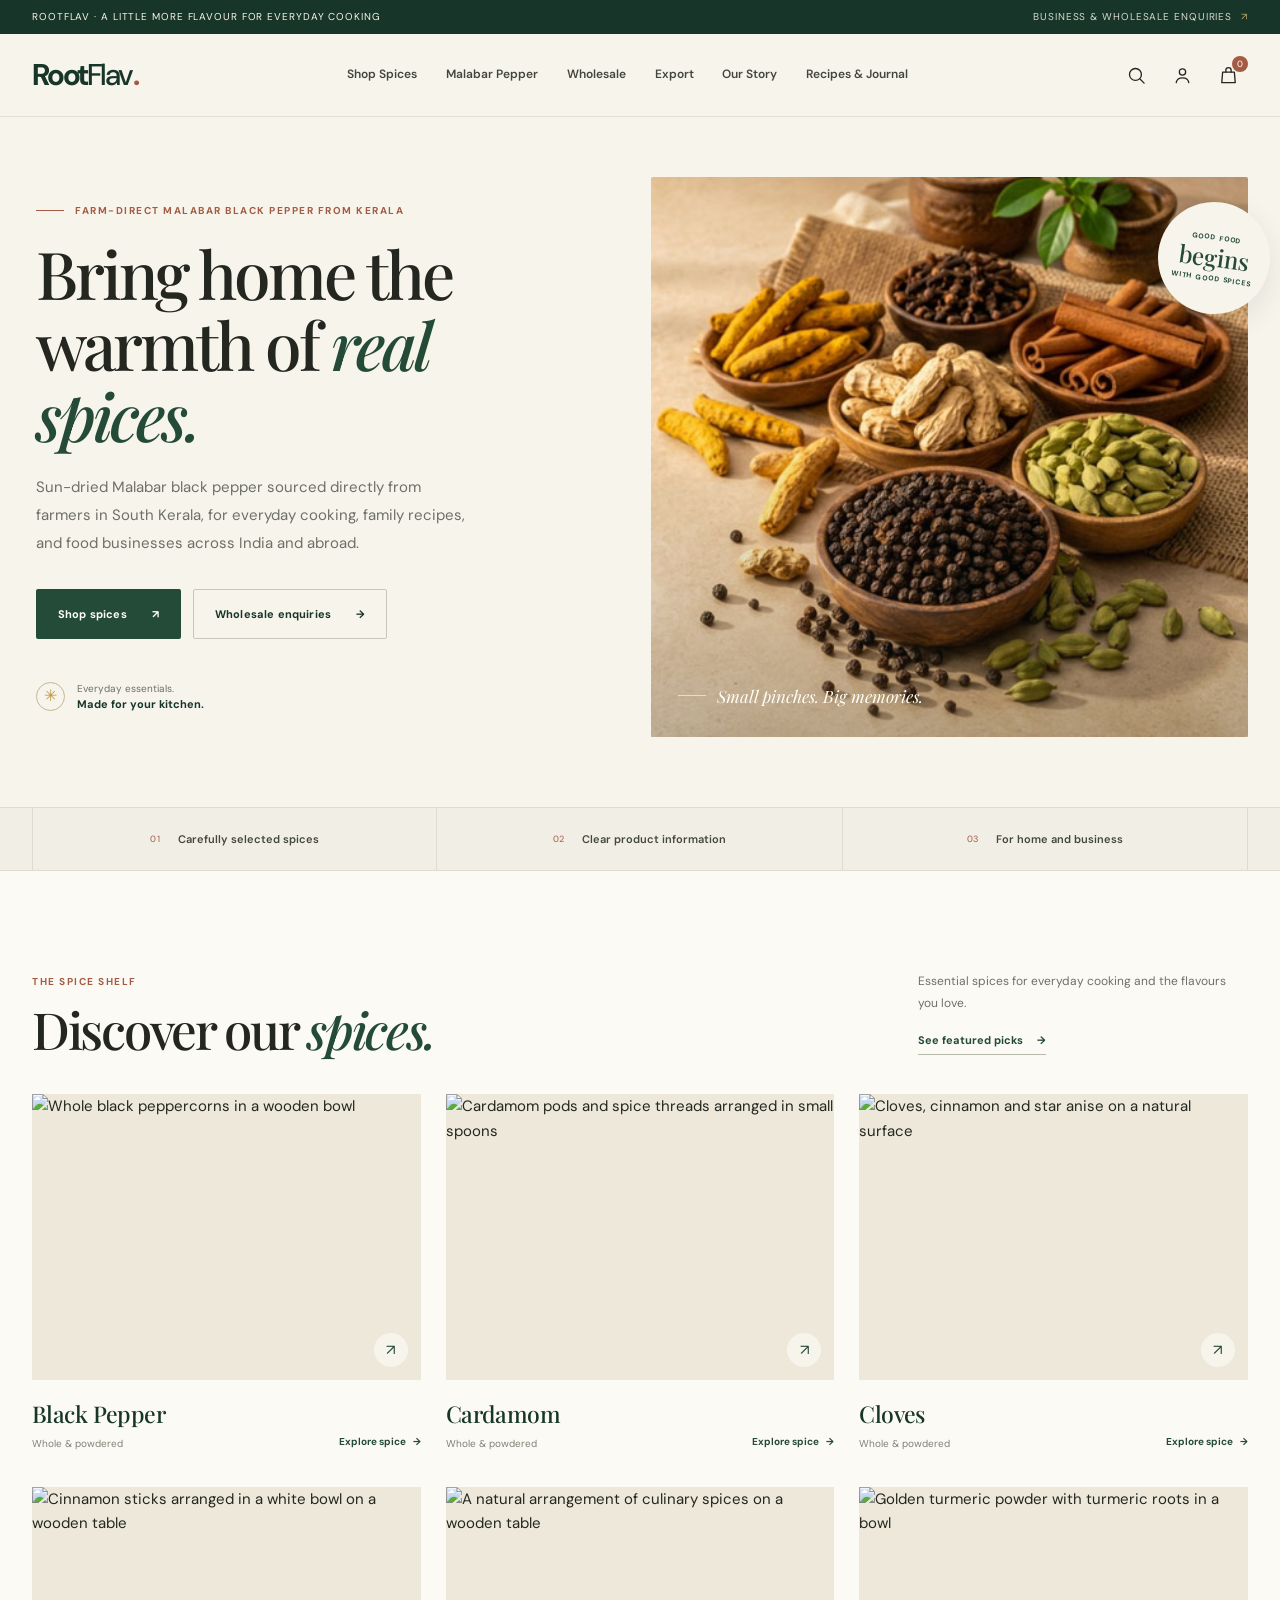
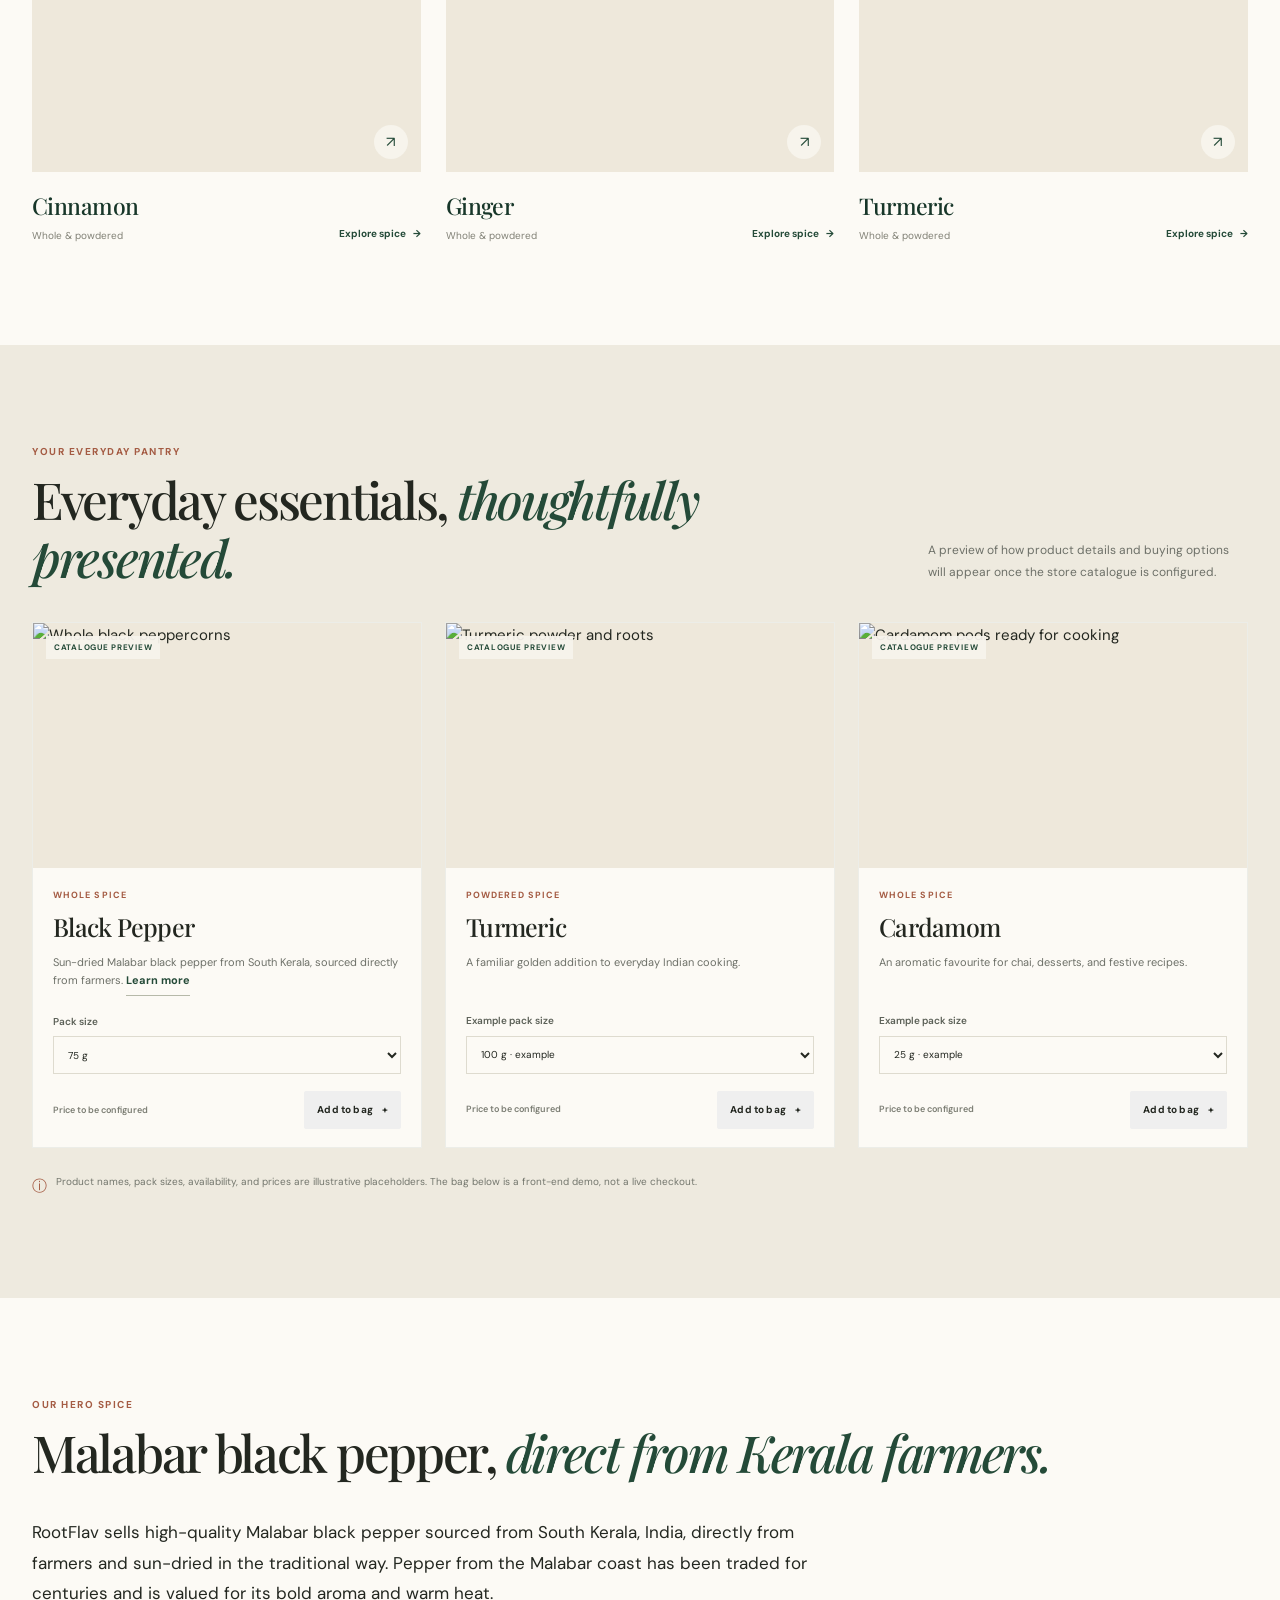
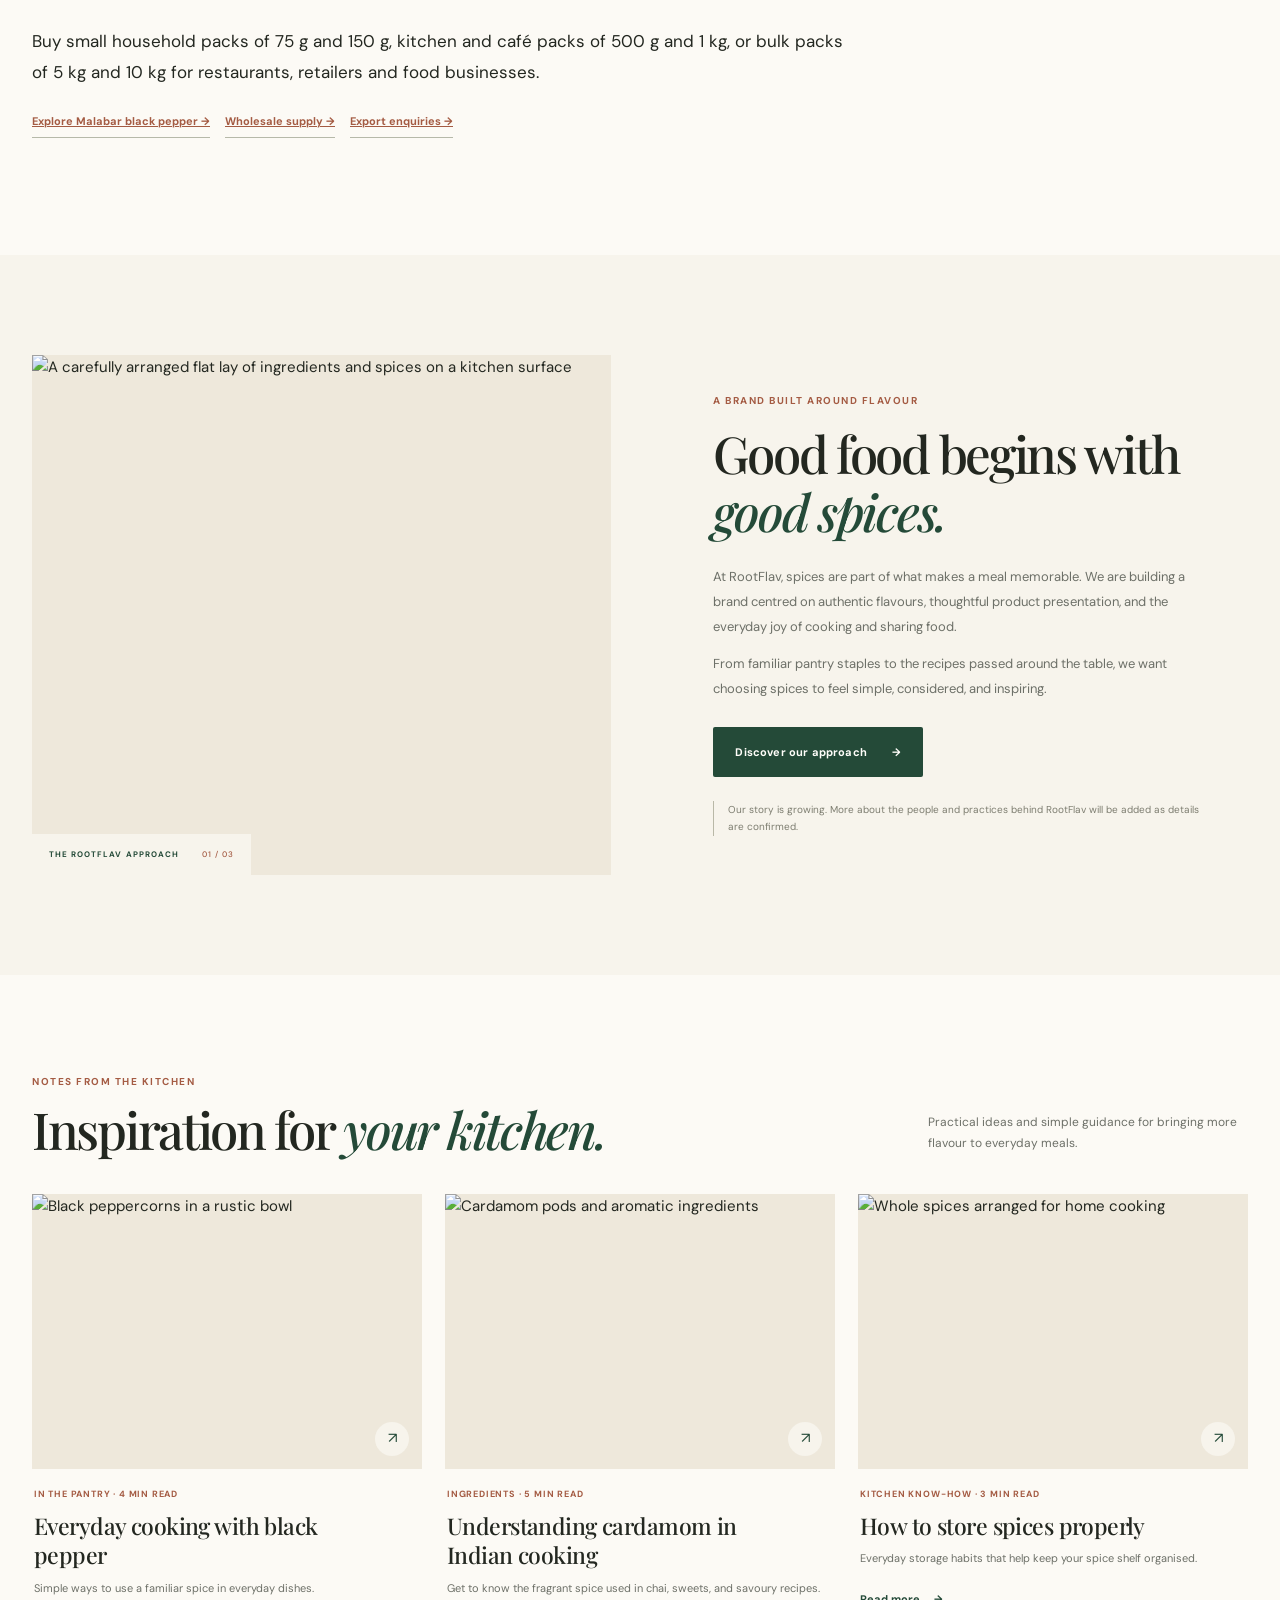
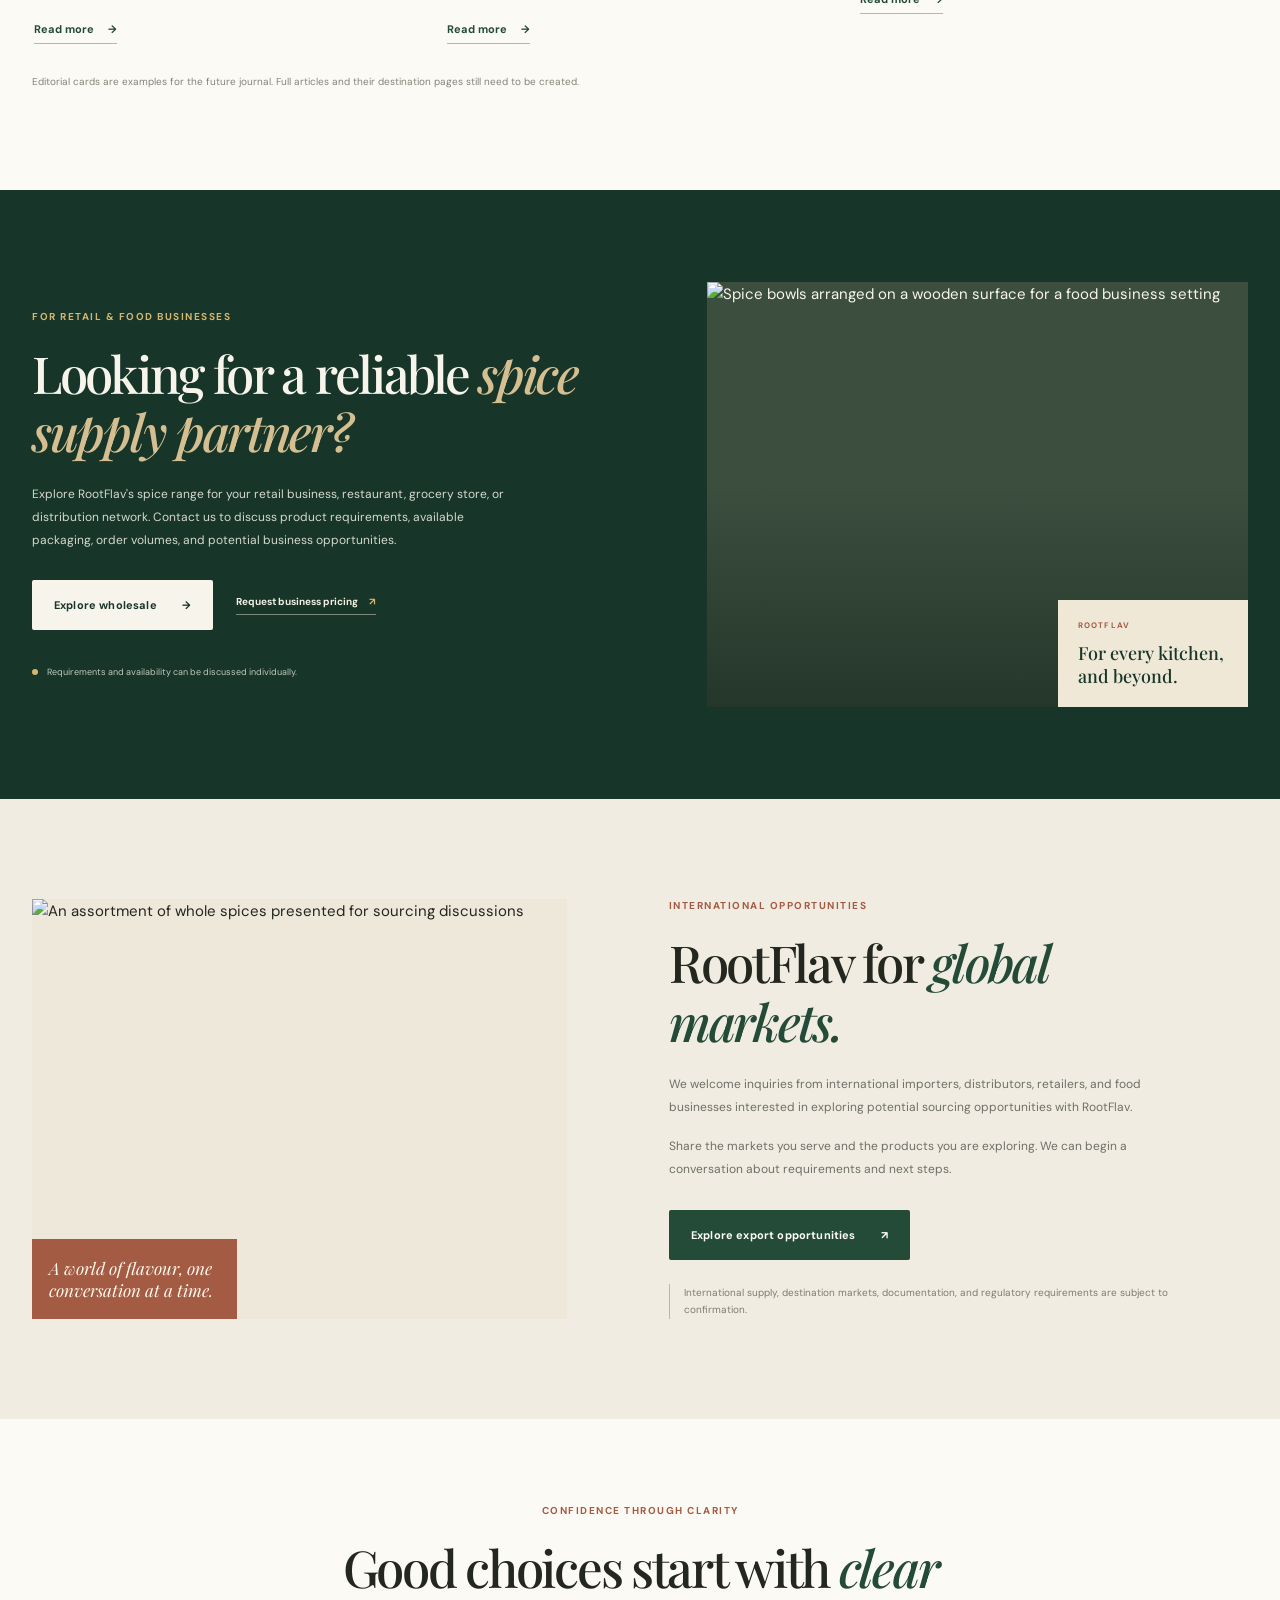
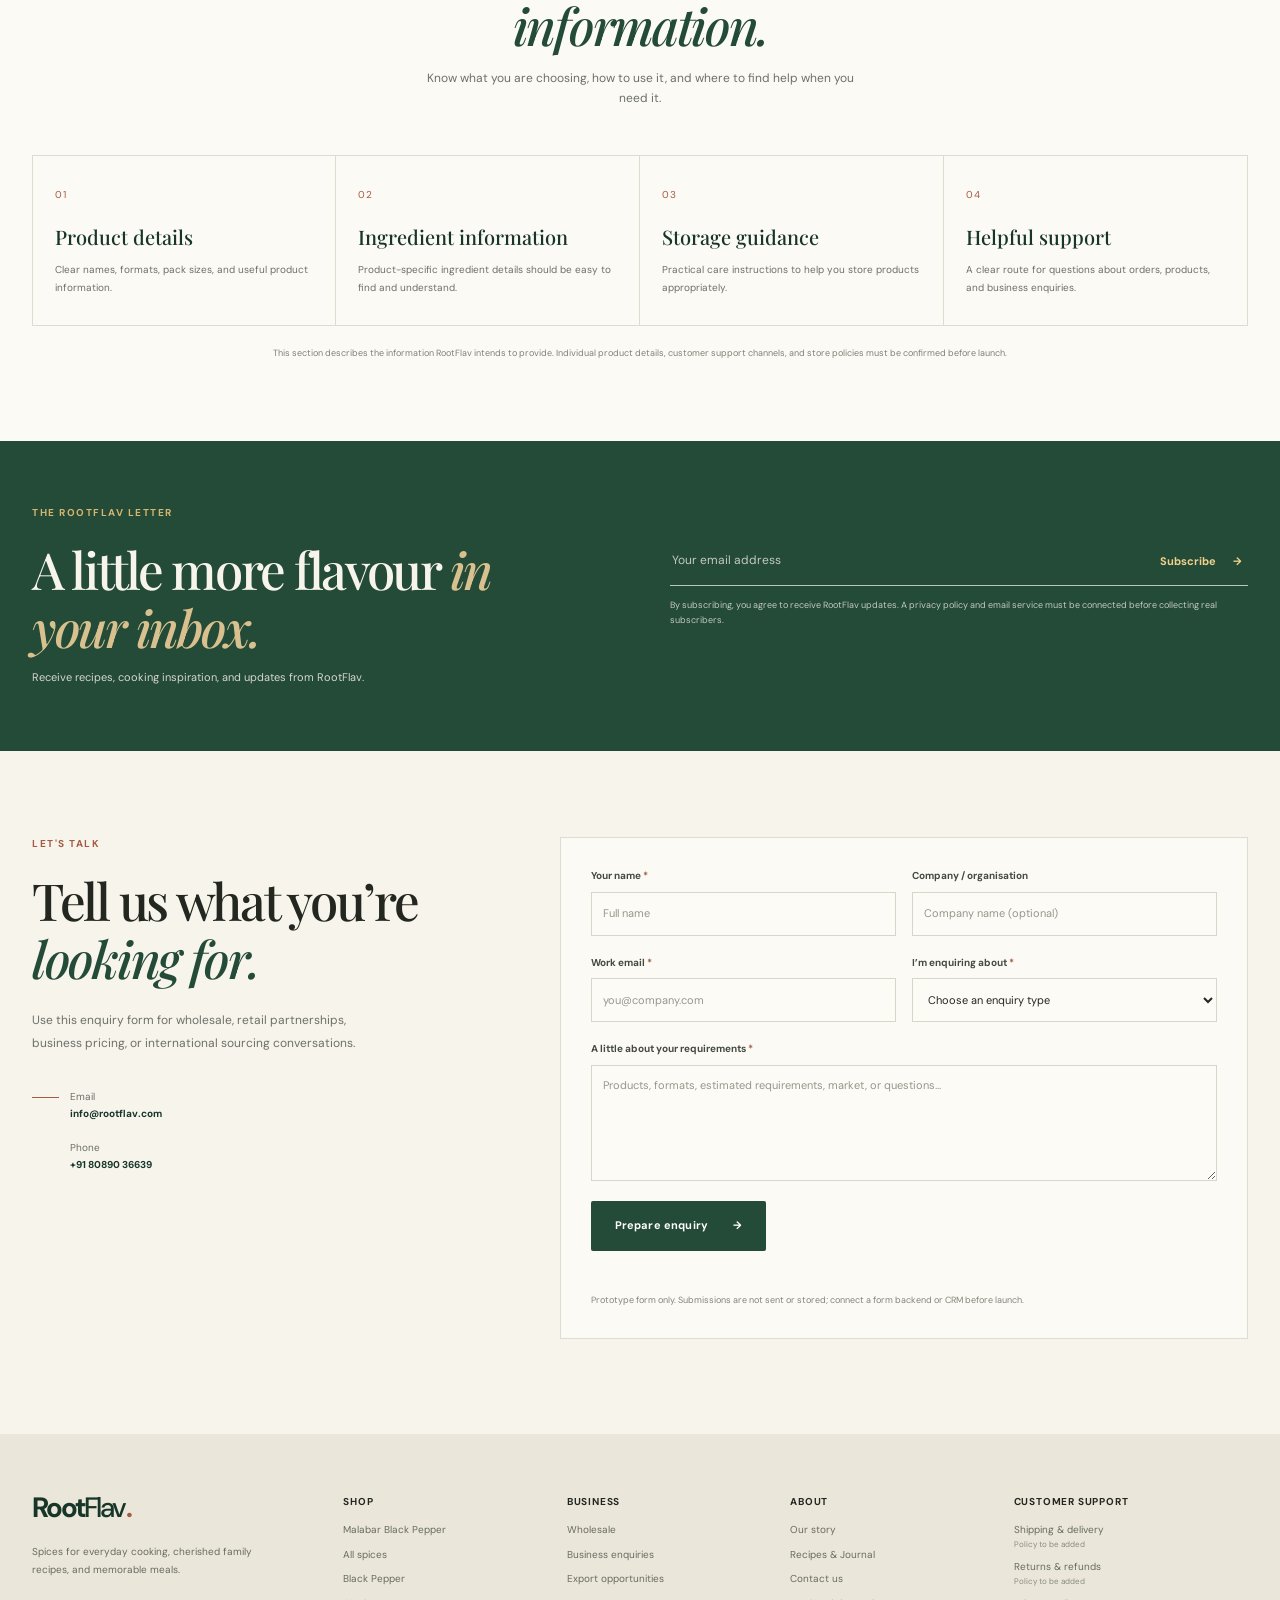
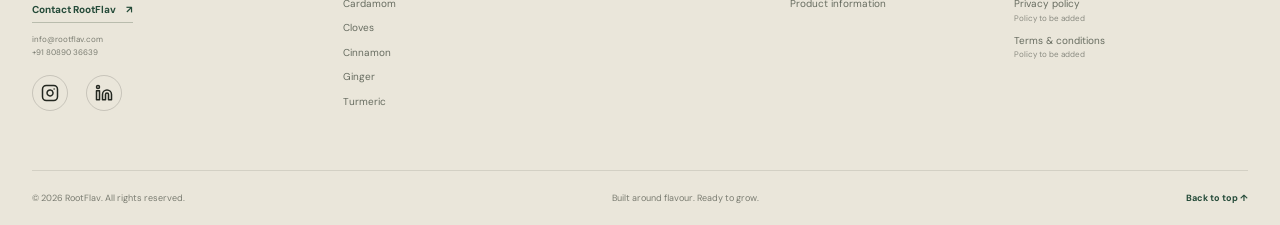
==== commit 115e4dc9: "Add files via upload such as SEO update" ====
--- a/index.html
+++ b/index.html
@@ -4,11 +4,70 @@
   <meta charset="utf-8">
   <meta name="viewport" content="width=device-width, initial-scale=1">
   <meta name="theme-color" content="#f7f4ec">
-  <meta name="description" content="Discover RootFlav spices for everyday Indian cooking, family recipes, and food businesses. Explore whole and powdered spice options and enquire about wholesale or export opportunities.">
-  <meta property="og:title" content="RootFlav — Good Food Begins with Good Spices">
-  <meta property="og:description" content="Spices for everyday cooking, cherished recipes, and memorable meals.">
+  <meta name="description" content="Farm-direct, sun-dried Malabar black pepper from South Kerala. Buy 75 g to 10 kg packs, or enquire about wholesale and export supply. RootFlav, India.">
+  <meta name="robots" content="index, follow, max-image-preview:large">
+  <link rel="canonical" href="https://rootflav.com/">
+  <meta property="og:site_name" content="RootFlav">
+  <meta property="og:locale" content="en_IN">
+  <meta property="og:title" content="RootFlav | Malabar Black Pepper from Kerala">
+  <meta property="og:description" content="Farm-direct, sun-dried Malabar black pepper from South Kerala. Retail packs, wholesale and export enquiries.">
   <meta property="og:type" content="website">
-  <title>RootFlav — Good Food Begins with Good Spices</title>
+  <meta property="og:url" content="https://rootflav.com/">
+  <meta property="og:image" content="https://rootflav.com/images/spices-herov2.jpg">
+  <meta property="og:image:alt" content="Whole and ground spices on a wooden surface, RootFlav">
+  <meta name="twitter:card" content="summary_large_image">
+  <meta name="twitter:title" content="RootFlav | Malabar Black Pepper from Kerala">
+  <meta name="twitter:description" content="Farm-direct, sun-dried Malabar black pepper from South Kerala.">
+  <meta name="twitter:image" content="https://rootflav.com/images/spices-herov2.jpg">
+  <title>RootFlav | Malabar Black Pepper from Kerala – Buy Online, Wholesale &amp; Export</title>
+  <script type="application/ld+json">{
+  "@context": "https://schema.org",
+  "@graph": [
+    {
+      "@type": "Organization",
+      "@id": "https://rootflav.com/#organization",
+      "name": "RootFlav",
+      "url": "https://rootflav.com/",
+      "logo": "https://rootflav.com/images/spices-herov2.jpg",
+      "email": "info@rootflav.com",
+      "telephone": "+918089036639",
+      "description": "RootFlav sells high-quality, sun-dried Malabar black pepper sourced directly from farmers in South Kerala, India, for retail, wholesale and export customers.",
+      "areaServed": [
+        "IN",
+        "Worldwide"
+      ],
+      "sameAs": [
+        "https://www.instagram.com/rootflav/",
+        "https://www.linkedin.com/company/rootflav/"
+      ],
+      "contactPoint": [
+        {
+          "@type": "ContactPoint",
+          "contactType": "sales",
+          "email": "info@rootflav.com",
+          "telephone": "+918089036639",
+          "areaServed": [
+            "IN",
+            "Worldwide"
+          ],
+          "availableLanguage": [
+            "English"
+          ]
+        }
+      ]
+    },
+    {
+      "@type": "WebSite",
+      "@id": "https://rootflav.com/#website",
+      "url": "https://rootflav.com/",
+      "name": "RootFlav",
+      "inLanguage": "en-IN",
+      "publisher": {
+        "@id": "https://rootflav.com/#organization"
+      }
+    }
+  ]
+}</script>
   <link rel="preconnect" href="https://fonts.googleapis.com">
   <link rel="preconnect" href="https://fonts.gstatic.com" crossorigin>
   <link href="https://fonts.googleapis.com/css2?family=DM+Sans:wght@400;500;600;700&family=Playfair+Display:wght@500;600;700&display=swap" rel="stylesheet">
@@ -27,8 +86,9 @@
       <a class="wordmark" href="#top" aria-label="RootFlav home">Root<span>Flav</span><i aria-hidden="true">.</i></a>
       <nav class="main-nav" id="main-nav" aria-label="Main navigation">
         <a href="#shop">Shop Spices</a>
-        <a href="#business">Wholesale</a>
-        <a href="#export">Export</a>
+        <a href="/malabar-black-pepper/">Malabar Pepper</a>
+        <a href="/wholesale/">Wholesale</a>
+        <a href="/export/">Export</a>
         <a href="#story">Our Story</a>
         <a href="#journal">Recipes &amp; Journal</a>
       </nav>
@@ -54,9 +114,9 @@
     <section class="hero section-wrap">
       <div class="container hero-grid">
         <div class="hero-copy">
-          <p class="eyebrow"><span class="eyebrow-line"></span> Authentic spices for every kitchen</p>
+          <p class="eyebrow"><span class="eyebrow-line"></span> Farm-direct Malabar black pepper from Kerala</p>
           <h1>Bring home the warmth of <em>real spices.</em></h1>
-          <p class="hero-description">Discover carefully selected spices for everyday cooking, cherished family recipes, and memorable meals.</p>
+          <p class="hero-description">Sun-dried Malabar black pepper sourced directly from farmers in South Kerala, for everyday cooking, family recipes, and food businesses across India and abroad.</p>
           <div class="hero-actions">
             <a class="button button-primary" href="#shop">Shop spices <span aria-hidden="true">↗</span></a>
             <a class="button button-secondary" href="#business">Wholesale enquiries <span aria-hidden="true">→</span></a>
@@ -64,7 +124,7 @@
           <div class="hero-note"><span class="note-mark" aria-hidden="true">✳</span><span>Everyday essentials.<br><strong>Made for your kitchen.</strong></span></div>
         </div>
         <div class="hero-visual">
-         <img class="hero-photo" src="images/spices-herov2.jpg" alt="A warm, editorial arrangement of whole and ground spices on a wooden surfaceh" fetchpriority="high">
+         <img class="hero-photo" src="images/spices-herov2.jpg" alt="A warm, editorial arrangement of whole and ground spices on a wooden surface" fetchpriority="high">
           <div class="photo-caption"><span class="caption-rule"></span><span>Small pinches. Big memories.</span></div>
           <div class="hero-stamp" aria-label="RootFlav spice collection"><span>GOOD FOOD</span><b>begins</b><span>WITH GOOD SPICES</span></div>
         </div>
@@ -124,8 +184,8 @@
         <div class="product-grid">
           <article class="product-card" data-product="Black Pepper — Whole">
             <div class="product-image"><img src="https://images.unsplash.com/photo-1777483997189-9d934b0f177d?auto=format&fit=crop&w=850&q=78" alt="Whole black peppercorns" loading="lazy"><span class="product-tag">Catalogue preview</span></div>
-            <div class="product-info"><p class="product-kicker">Whole spice</p><h3>Black Pepper</h3><p class="product-desc">A kitchen staple for savoury dishes and finishing touches.</p>
-              <label class="select-label" for="pack-pepper">Example pack size</label><select id="pack-pepper" class="pack-select"><option>100 g · example</option><option>200 g · example</option><option>500 g · example</option></select>
+            <div class="product-info"><p class="product-kicker">Whole spice</p><h3>Black Pepper</h3><p class="product-desc">Sun-dried Malabar black pepper from South Kerala, sourced directly from farmers. <a class="text-link" href="/malabar-black-pepper/">Learn more</a></p>
+              <label class="select-label" for="pack-pepper">Pack size</label><select id="pack-pepper" class="pack-select"><option>75 g</option><option>150 g</option><option>500 g</option><option>1 kg</option><option>5 kg</option><option>10 kg</option></select>
               <div class="product-bottom"><span class="price-placeholder">Price to be configured</span><button class="button button-small add-to-bag" data-name="Black Pepper — Whole" data-select="pack-pepper" type="button">Add to bag <span aria-hidden="true">+</span></button></div>
             </div>
           </article>
@@ -148,6 +208,17 @@
       </div>
     </section>
 
+    <section class="section section-pepper-intro" id="malabar-pepper">
+      <div class="container">
+        <div class="section-heading"><p class="eyebrow">Our hero spice</p><h2>Malabar black pepper, <em>direct from Kerala farmers.</em></h2></div>
+        <div class="seo-prose">
+          <p>RootFlav sells high-quality Malabar black pepper sourced from South Kerala, India, directly from farmers and sun-dried in the traditional way. Pepper from the Malabar coast has been traded for centuries and is valued for its bold aroma and warm heat.</p>
+          <p>Buy small household packs of 75 g and 150 g, kitchen and café packs of 500 g and 1 kg, or bulk packs of 5 kg and 10 kg for restaurants, retailers and food businesses.</p>
+          <p><a class="text-link" href="/malabar-black-pepper/">Explore Malabar black pepper →</a> &nbsp; <a class="text-link" href="/wholesale/">Wholesale supply →</a> &nbsp; <a class="text-link" href="/export/">Export enquiries →</a></p>
+        </div>
+      </div>
+    </section>
+
     <section class="section section-story" id="story">
       <div class="container story-grid">
         <div class="story-image-wrap"><img src="https://images.unsplash.com/photo-1502741384106-56538427cde9?auto=format&fit=crop&w=1300&q=82" alt="A carefully arranged flat lay of ingredients and spices on a kitchen surface" loading="lazy"><span class="image-index">THE ROOTFLAV APPROACH <b>01 / 03</b></span></div>
@@ -200,7 +271,7 @@
 
     <section class="section inquiry-section" id="inquiry-form">
       <div class="container inquiry-grid">
-        <div class="inquiry-intro"><p class="eyebrow">Let's talk</p><h2>Tell us what you’re <em>looking for.</em></h2><p>Use this enquiry form for wholesale, retail partnerships, business pricing, or international sourcing conversations.</p><div class="inquiry-contact-placeholder"><span class="contact-line" aria-hidden="true"></span><p>Business email and phone details <strong>to be added before launch.</strong></p></div></div>
+        <div class="inquiry-intro"><p class="eyebrow">Let's talk</p><h2>Tell us what you’re <em>looking for.</em></h2><p>Use this enquiry form for wholesale, retail partnerships, business pricing, or international sourcing conversations.</p><div class="inquiry-contact-placeholder"><span class="contact-line" aria-hidden="true"></span><p>Email <a href="mailto:info@rootflav.com"><strong>info@rootflav.com</strong></a><br>Phone <a href="tel:+918089036639"><strong>+91 80890 36639</strong></a></p></div></div>
         <form id="business-form" class="business-form">
           <div class="form-row"><div class="form-field"><label for="business-name">Your name <span>*</span></label><input id="business-name" name="name" type="text" autocomplete="name" required placeholder="Full name"></div><div class="form-field"><label for="business-company">Company / organisation</label><input id="business-company" name="company" type="text" autocomplete="organization" placeholder="Company name (optional)"></div></div>
           <div class="form-row"><div class="form-field"><label for="business-email">Work email <span>*</span></label><input id="business-email" name="email" type="email" autocomplete="email" required placeholder="you@company.com"></div><div class="form-field"><label for="business-type">I’m enquiring about <span>*</span></label><select id="business-type" name="type" required><option value="">Choose an enquiry type</option><option>Wholesale</option><option>Business pricing</option><option>Retail partnership</option><option>Export opportunities</option><option>Other</option></select></div></div>
@@ -213,26 +284,17 @@
 
   <footer class="site-footer">
     <div class="container footer-top">
-      <div class="footer-brand"><a class="wordmark wordmark-footer" href="#top" aria-label="RootFlav home">Root<span>Flav</span><i aria-hidden="true">.</i></a><p>Spices for everyday cooking, cherished family recipes, and memorable meals.</p><a class="footer-contact" href="#inquiry-form">Contact RootFlav <span aria-hidden="true">↗</span></a><small>Business contact details to be added.</small><!-- Social Media Icons -->
+      <div class="footer-brand"><a class="wordmark wordmark-footer" href="#top" aria-label="RootFlav home">Root<span>Flav</span><i aria-hidden="true">.</i></a><p>Spices for everyday cooking, cherished family recipes, and memorable meals.</p><a class="footer-contact" href="#inquiry-form">Contact RootFlav <span aria-hidden="true">↗</span></a><small><a href="mailto:info@rootflav.com">info@rootflav.com</a><br><a href="tel:+918089036639">+91 80890 36639</a></small><!-- Social Media Icons -->
 <div class="social-links" aria-label="Social media links">
-  <a href="https://instagram.com" target="https://www.instagram.com/rootflav/" rel="noopener noreferrer" aria-label="Instagram">
+  <a href="https://www.instagram.com/rootflav/" target="_blank" rel="noopener noreferrer" aria-label="Instagram">
     <svg viewBox="0 0 24 24" width="18" height="18" stroke="currentColor" stroke-width="2" fill="none" stroke-linecap="round" stroke-linejoin="round"><rect x="2" y="2" width="20" height="20" rx="5" ry="5"></rect><path d="M16 11.37A4 4 0 1 1 12.63 8 4 4 0 0 1 16 11.37z"></path><line x1="17.5" y1="6.5" x2="17.51" y2="6.5"></line></svg>
   </a>
-  <a href="https://facebook.com" target="_blank" rel="noopener noreferrer" aria-label="Facebook">
-    <svg viewBox="0 0 24 24" width="18" height="18" stroke="currentColor" stroke-width="2" fill="none" stroke-linecap="round" stroke-linejoin="round"><path d="M18 2h-3a5 5 0 0 0-5 5v3H7v4h3v8h4v-8h3l1-4h-4V7a1 1 0 0 1 1-1h3z"></path></svg>
-  </a>
-  <a href="https://youtube.com" target="_blank" rel="noopener noreferrer" aria-label="YouTube">
-    <svg viewBox="0 0 24 24" width="18" height="18" stroke="currentColor" stroke-width="2" fill="none" stroke-linecap="round" stroke-linejoin="round"><path d="M22.54 6.42a2.78 2.78 0 0 0-1.95-1.96C18.88 4 12 4 12 4s-6.88 0-8.59.46a2.78 2.78 0 0 0-1.95 1.96A29 29 0 0 0 1 12a29 29 0 0 0 .46 5.58 2.78 2.78 0 0 0 1.95 1.96C5.12 20 12 20 12 20s6.88 0 8.59-.46a2.78 2.78 0 0 0 1.95-1.96A29 29 0 0 0 23 12a29 29 0 0 0-.46-5.58z"></path><polygon points="9.75 15.02 15.5 12 9.75 8.98 9.75 15.02" fill="currentColor"></polygon></svg>
-  </a>
-  <a href="https://linkedin.com" target="https://www.linkedin.com/company/rootflav/ " rel="noopener noreferrer" aria-label="LinkedIn">
+  <a href="https://www.linkedin.com/company/rootflav/" target="_blank" rel="noopener noreferrer" aria-label="LinkedIn">
     <svg viewBox="0 0 24 24" width="18" height="18" stroke="currentColor" stroke-width="2" fill="none" stroke-linecap="round" stroke-linejoin="round"><path d="M16 8a6 6 0 0 1 6 6v7h-4v-7a2 2 0 0 0-2-2 2 2 0 0 0-2 2v7h-4v-7a6 6 0 0 1 6-6z"></path><rect x="2" y="9" width="4" height="12"></rect><circle cx="4" cy="4" r="2"></circle></svg>
   </a>
-  <a href="https://twitter.com" target="_blank" rel="noopener noreferrer" aria-label="X (Twitter)">
-    <svg viewBox="0 0 24 24" width="18" height="18" stroke="currentColor" stroke-width="2" fill="none" stroke-linecap="round" stroke-linejoin="round"><path d="M4 4l11.733 16h4.267l-11.733 -16z"></path><path d="M4 20l6.768 -6.768m2.46 -2.46l6.772 -6.772"></path></svg>
-  </a>
 </div></div>
-      <div class="footer-col"><h2>Shop</h2><a href="#shop" data-filter="">All spices</a><a href="#shop" data-filter="Black Pepper">Black Pepper</a><a href="#shop" data-filter="Cardamom">Cardamom</a><a href="#shop" data-filter="Cloves">Cloves</a><a href="#shop" data-filter="Cinnamon">Cinnamon</a><a href="#shop" data-filter="Ginger">Ginger</a><a href="#shop" data-filter="Turmeric">Turmeric</a></div>
-      <div class="footer-col"><h2>Business</h2><a href="#business">Wholesale</a><a href="#inquiry-form" data-inquiry="Business pricing">Business enquiries</a><a href="#export">Export opportunities</a></div>
+      <div class="footer-col"><h2>Shop</h2><a href="/malabar-black-pepper/">Malabar Black Pepper</a><a href="#shop" data-filter="">All spices</a><a href="#shop" data-filter="Black Pepper">Black Pepper</a><a href="#shop" data-filter="Cardamom">Cardamom</a><a href="#shop" data-filter="Cloves">Cloves</a><a href="#shop" data-filter="Cinnamon">Cinnamon</a><a href="#shop" data-filter="Ginger">Ginger</a><a href="#shop" data-filter="Turmeric">Turmeric</a></div>
+      <div class="footer-col"><h2>Business</h2><a href="/wholesale/">Wholesale</a><a href="#inquiry-form" data-inquiry="Business pricing">Business enquiries</a><a href="/export/">Export opportunities</a></div>
       <div class="footer-col"><h2>About</h2><a href="#story">Our story</a><a href="#journal">Recipes &amp; Journal</a><a href="#inquiry-form">Contact us</a><a href="#transparency">Product information</a></div>
       <div class="footer-col"><h2>Customer support</h2><a href="#transparency">Shipping &amp; delivery <small>Policy to be added</small></a><a href="#transparency">Returns &amp; refunds <small>Policy to be added</small></a><a href="#transparency">Privacy policy <small>Policy to be added</small></a><a href="#transparency">Terms &amp; conditions <small>Policy to be added</small></a></div>
     </div>
--- a/styles.css
+++ b/styles.css
@@ -2026,3 +2026,35 @@
   .spice-explore { font-size: 9px; }
   .image-arrow, .journal-arrow { width: 30px; height: 30px; right: 9px; bottom: 9px; }
 }
+
+
+/* ==========================================================================
+   SEO SUBPAGES
+   ========================================================================== */
+.sub-hero { padding: 64px 0 28px; background: var(--paper); border-bottom: 1px solid var(--line); }
+.sub-hero h1 { max-width: 880px; margin: 0; font-size: clamp(34px, 5vw, 60px); line-height: 1.08; color: var(--green-dark); }
+.breadcrumbs { margin-bottom: 22px; font-size: 13px; color: var(--muted); }
+.breadcrumbs a { text-decoration: underline; }
+.sub-body { padding: 56px 0 90px; }
+.seo-prose { max-width: 820px; font-size: 17px; line-height: 1.8; color: var(--ink); }
+.seo-prose h2 { margin: 44px 0 14px; font-size: clamp(24px, 3vw, 32px); color: var(--green-dark); }
+.seo-prose a { color: var(--terracotta); text-decoration: underline; }
+.sub-img { width: 100%; height: auto; margin: 24px 0 8px; border-radius: 6px; }
+.pack-table { width: 100%; margin: 18px 0; border-collapse: collapse; font-size: 15px; }
+.pack-table th, .pack-table td { padding: 12px 14px; border-bottom: 1px solid var(--line); text-align: left; }
+.pack-table th { background: var(--green-soft); color: var(--green-dark); }
+.faq-item { border-bottom: 1px solid var(--line); padding: 14px 0; }
+.faq-item summary { cursor: pointer; font-weight: 600; color: var(--green-dark); }
+.faq-item p { margin: 10px 0 0; font-size: 16px; }
+.sub-cta { max-width: 820px; margin-top: 56px; padding: 30px; background: var(--green-soft); border-radius: 6px; }
+.sub-cta h2 { margin: 0 0 10px; font-size: 28px; color: var(--green-dark); }
+.sub-cta a { color: var(--terracotta); text-decoration: underline; font-weight: 600; }
+.sub-footer { padding: 48px 0; font-size: 14px; line-height: 1.8; color: #5a5f55; }
+.sub-footer a { text-decoration: underline; }
+.section-pepper-intro { background: var(--paper); }
+.section-pepper-intro .seo-prose { font-size: 17px; }
+@media (max-width: 820px) {
+  .sub-header .nav-shell { flex-direction: column; align-items: flex-start; gap: 6px; padding: 12px 0; min-height: 0; }
+  .sub-header .main-nav { display: flex; flex-wrap: wrap; justify-content: flex-start; gap: 6px 18px; position: static; background: none; transform: none; padding: 0; box-shadow: none; opacity: 1; visibility: visible; }
+  .container { width: calc(100% - 40px); }
+}
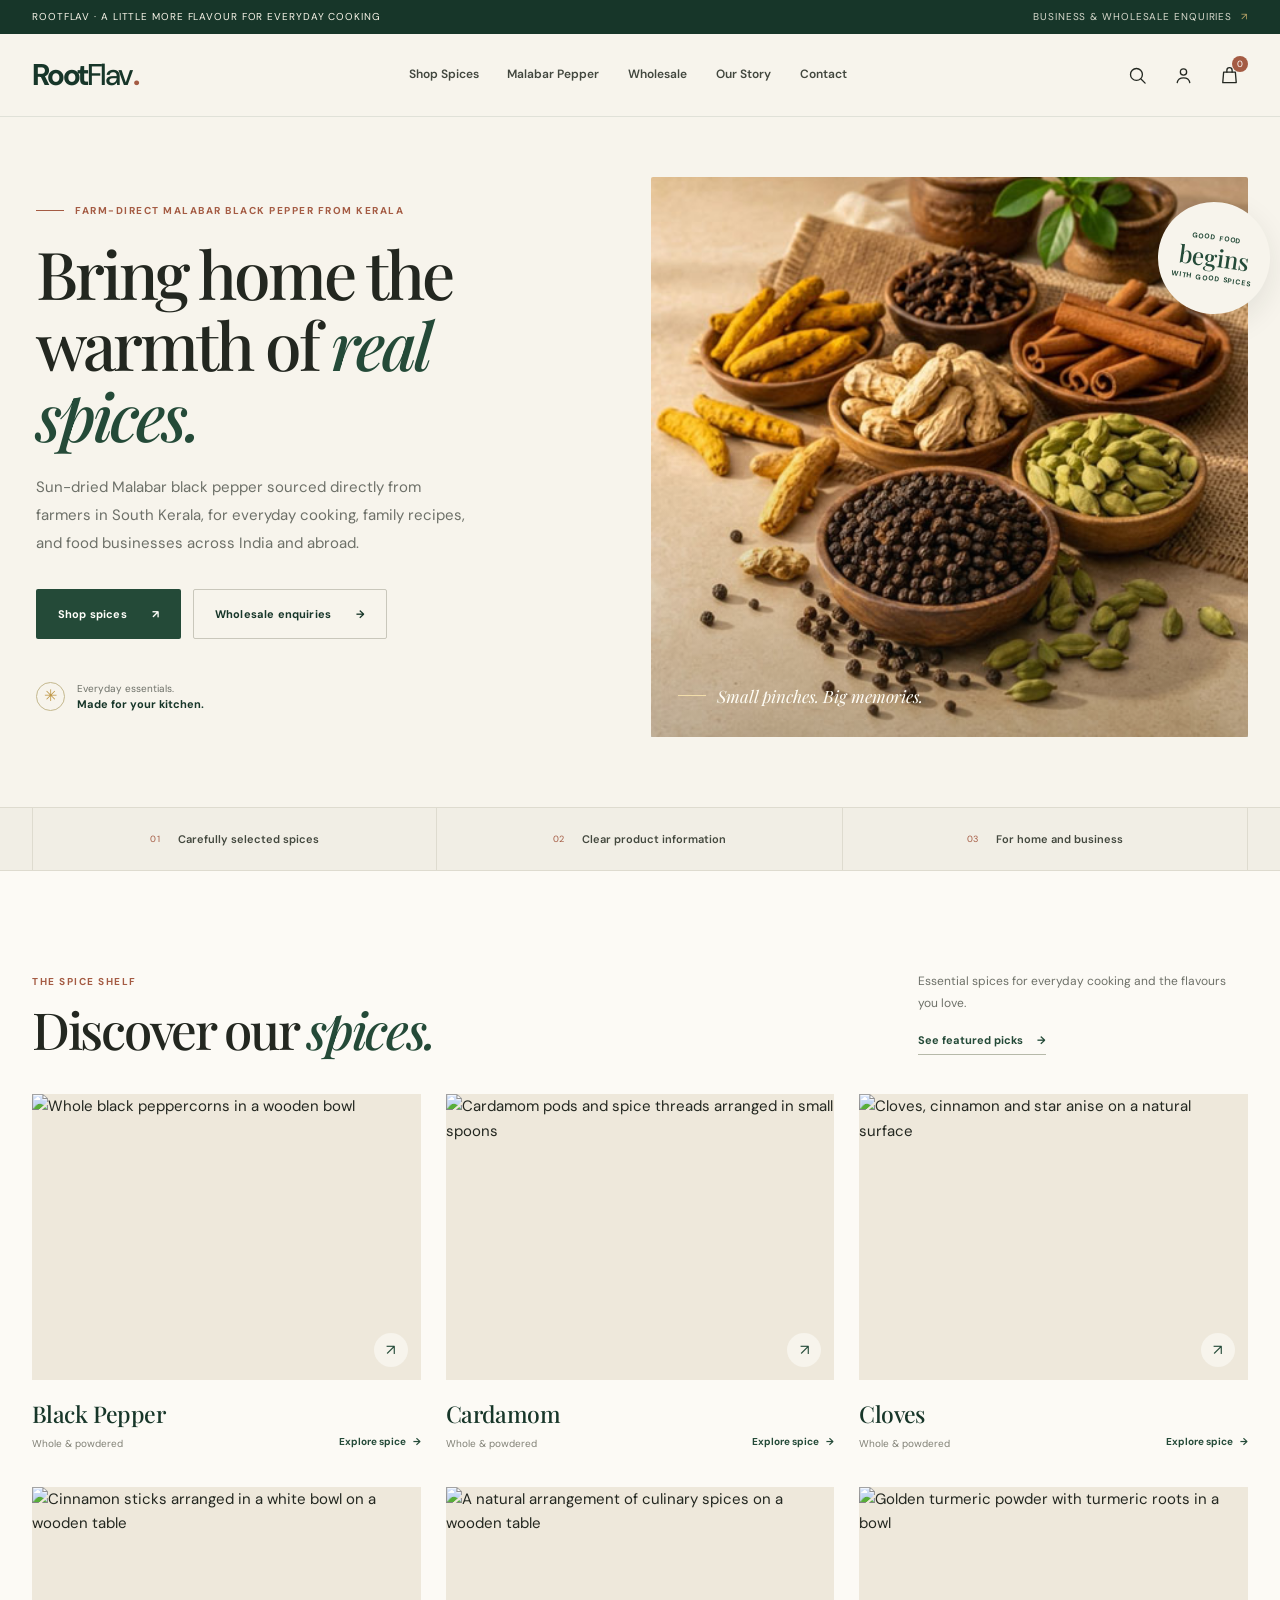
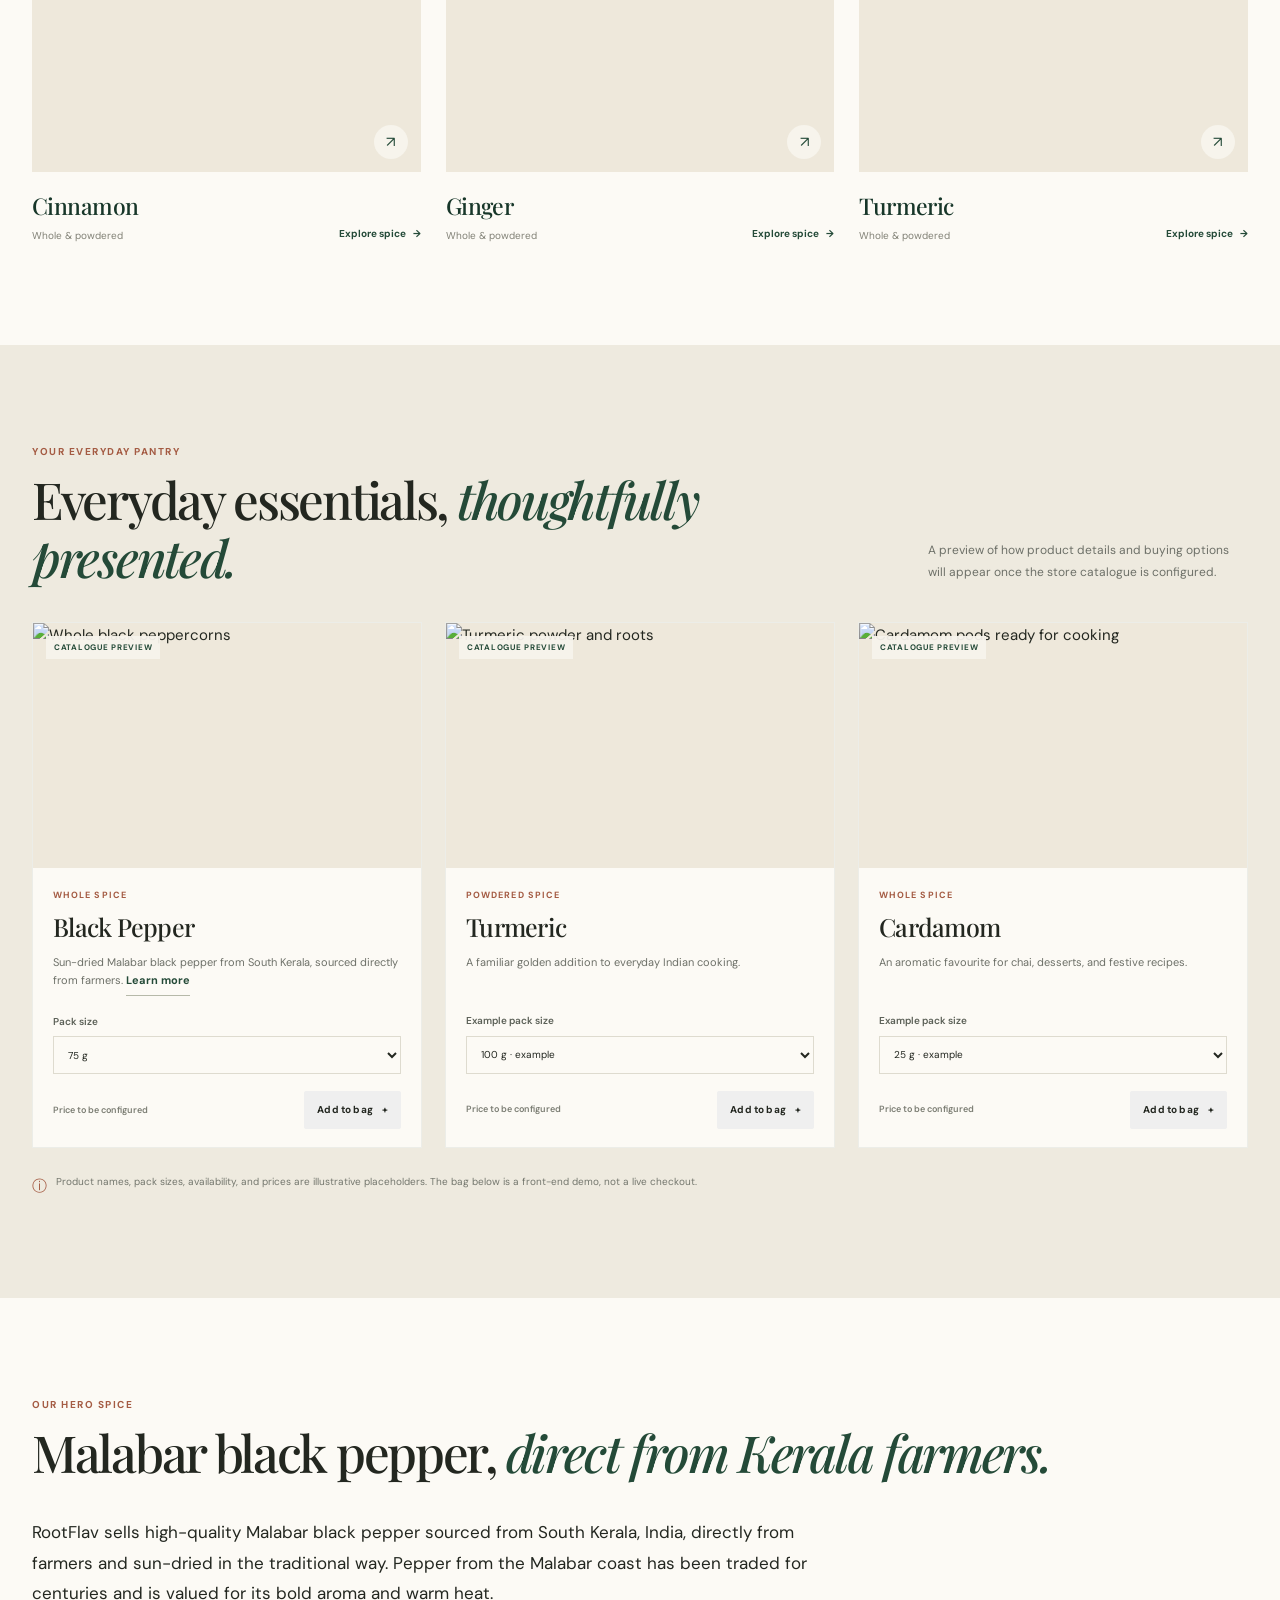
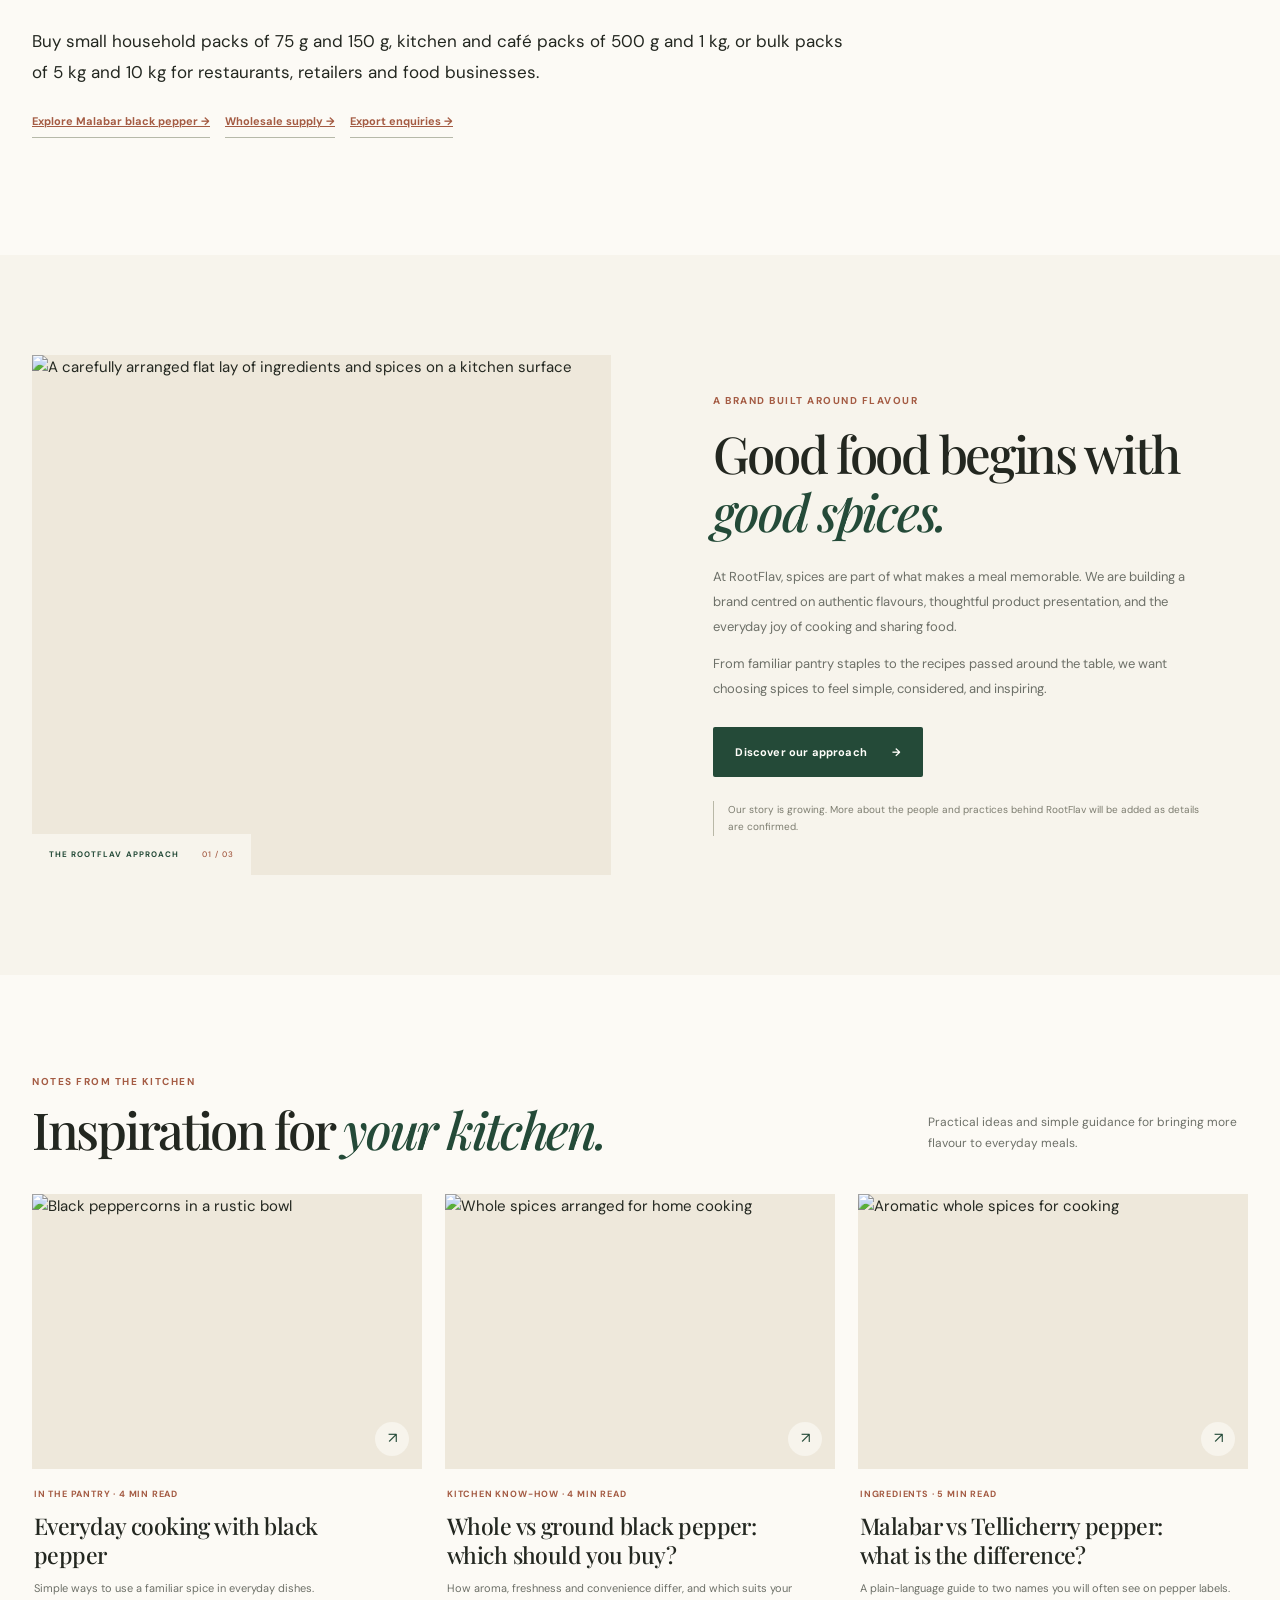
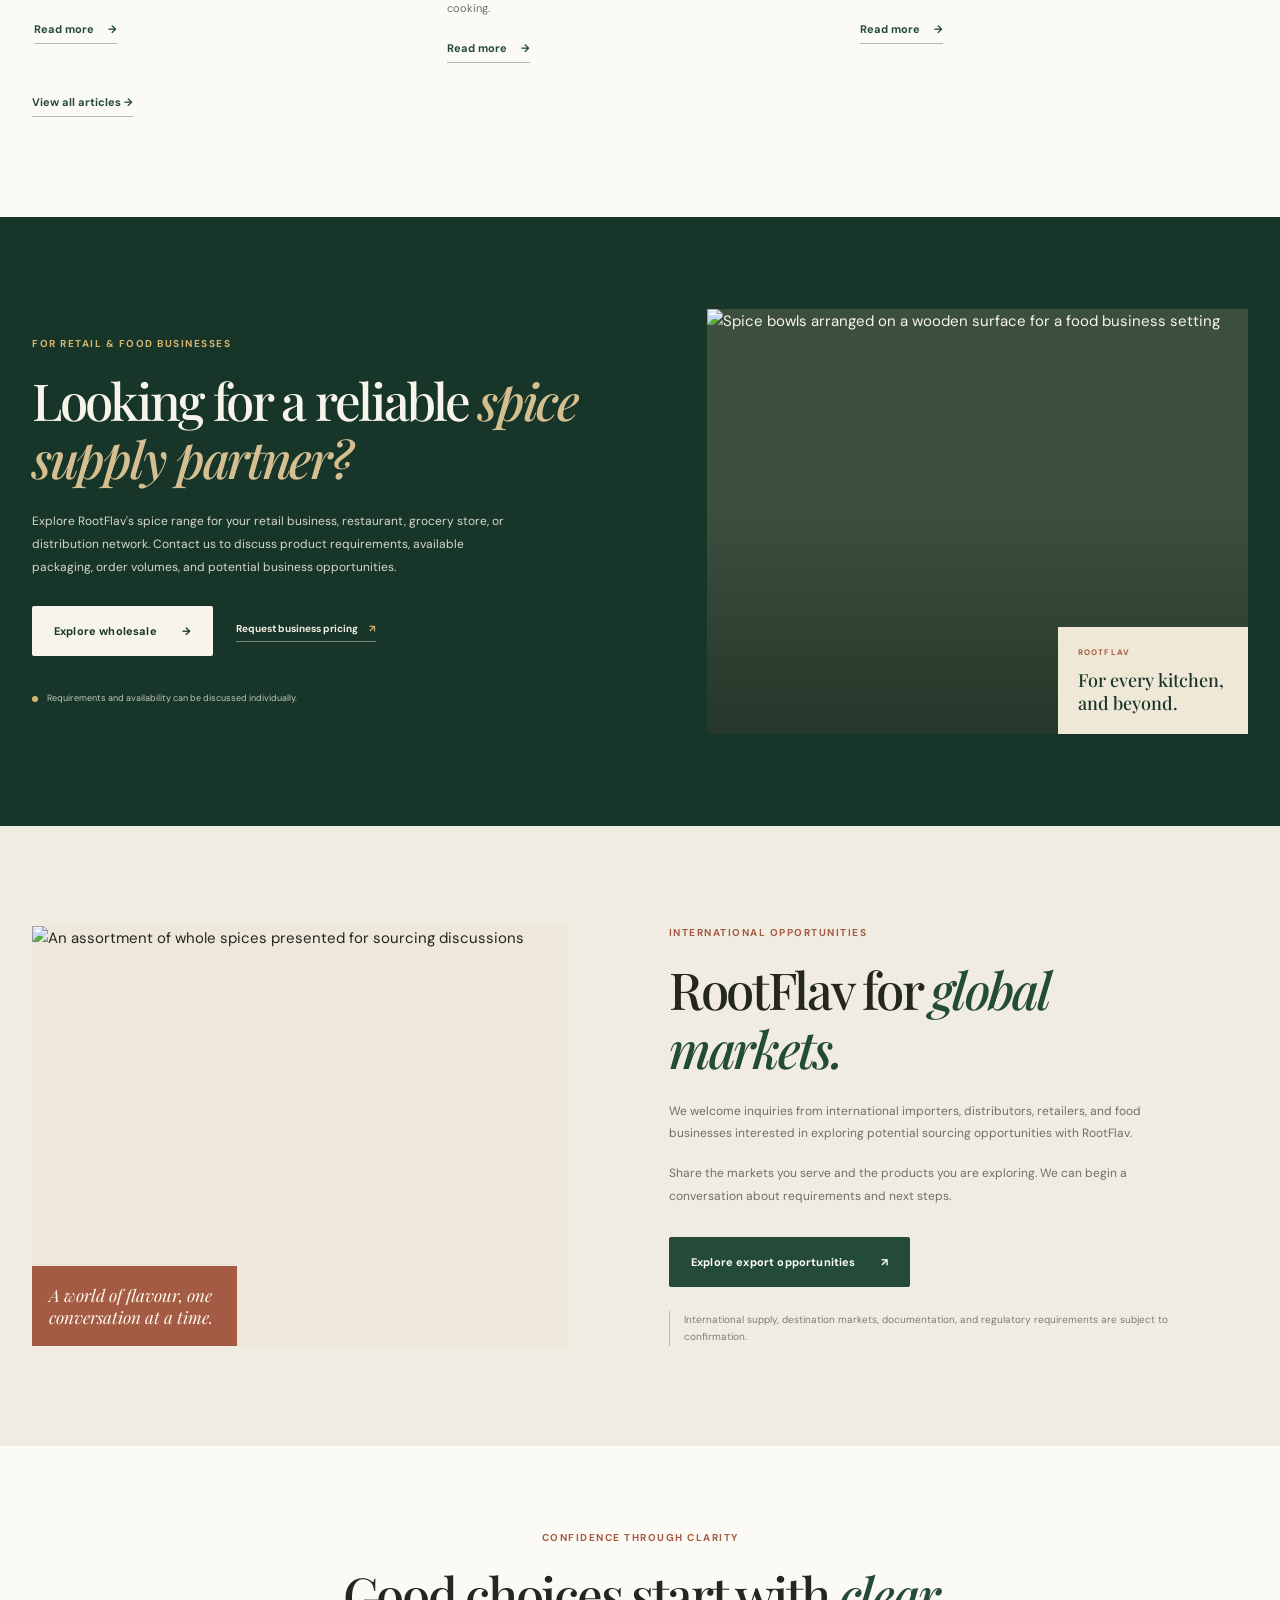
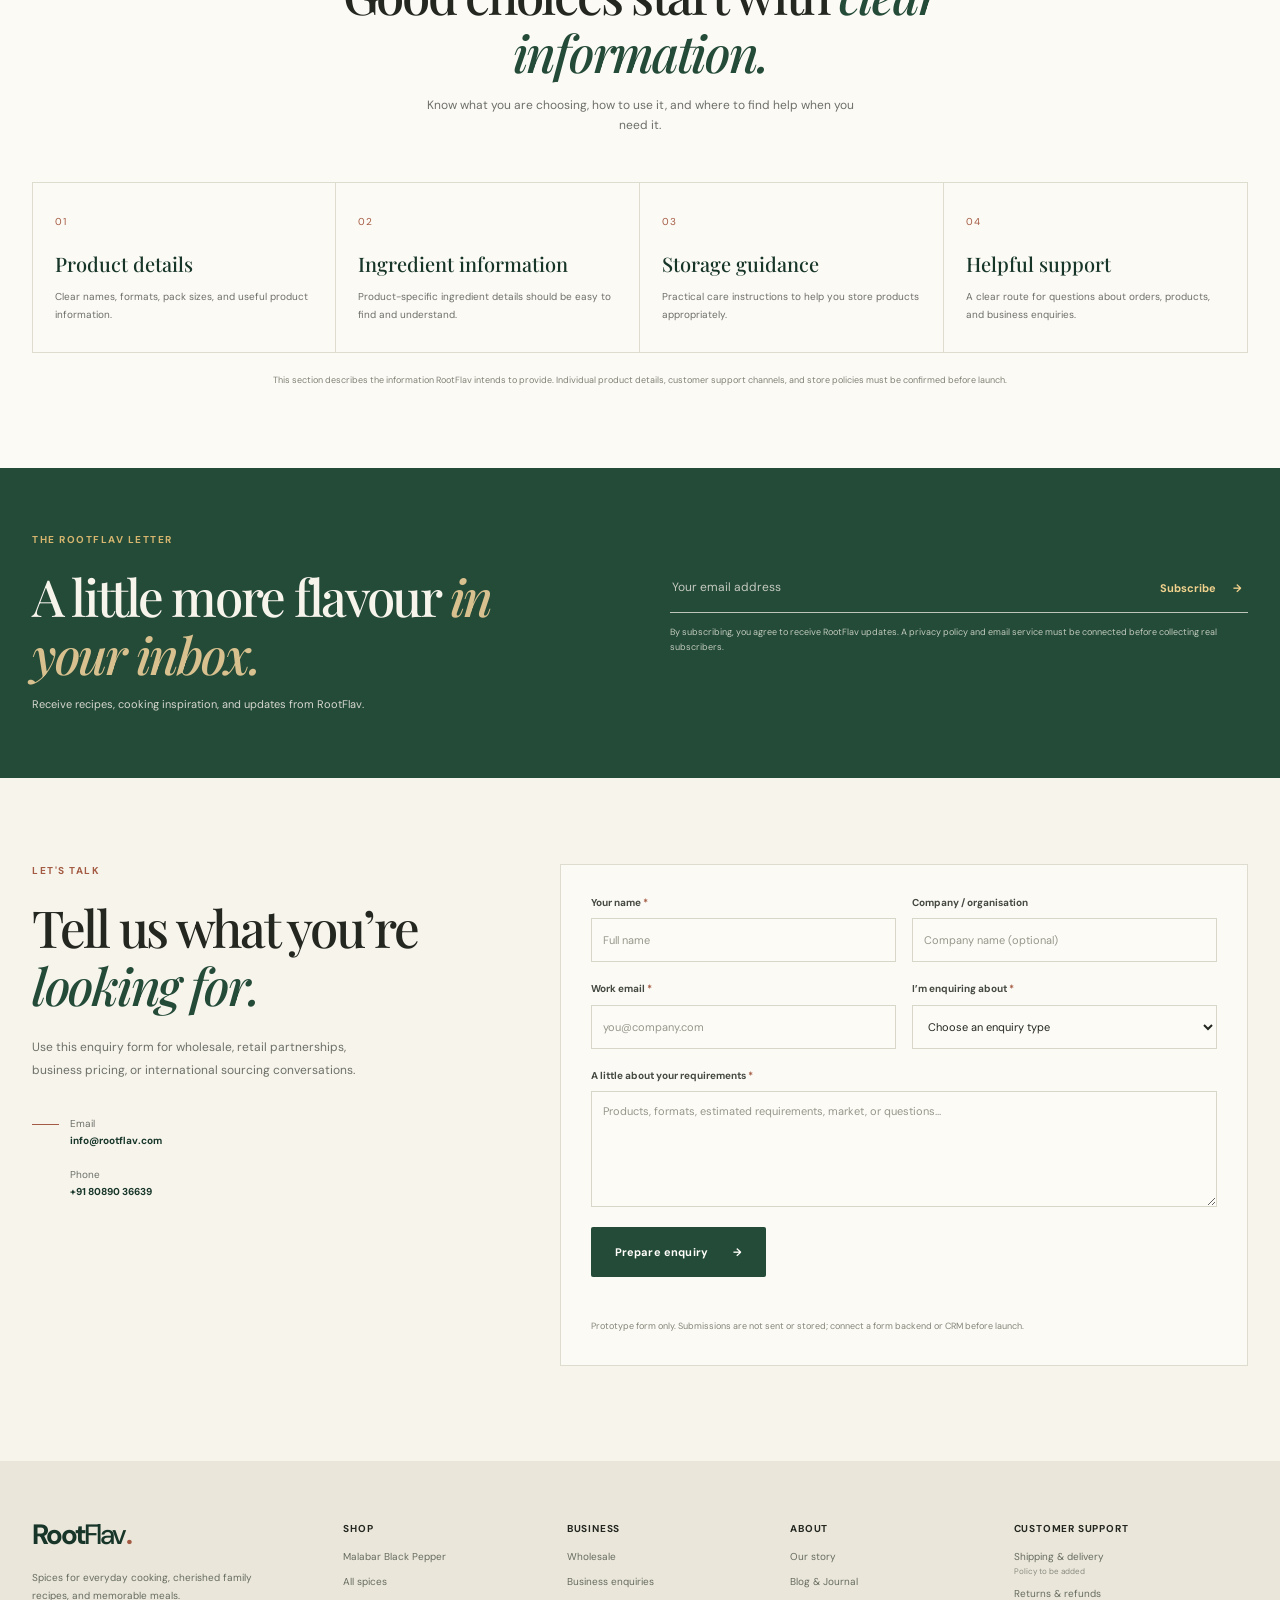
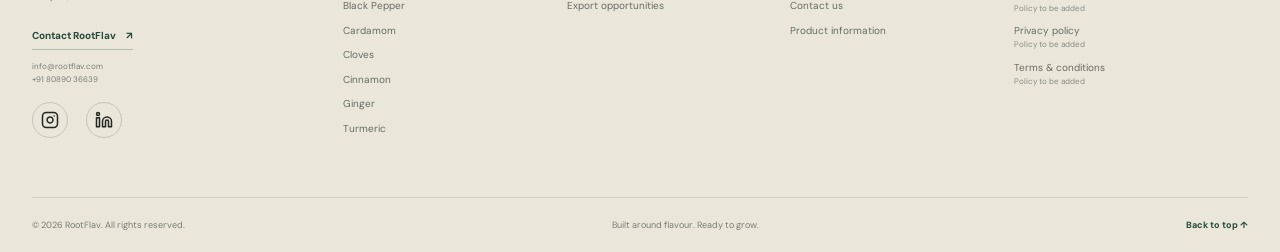
==== commit a5dbc0c3: "blog add and top menu change" ====
--- a/index.html
+++ b/index.html
@@ -88,9 +88,8 @@
         <a href="#shop">Shop Spices</a>
         <a href="/malabar-black-pepper/">Malabar Pepper</a>
         <a href="/wholesale/">Wholesale</a>
-        <a href="/export/">Export</a>
         <a href="#story">Our Story</a>
-        <a href="#journal">Recipes &amp; Journal</a>
+        <a href="#inquiry-form">Contact</a>
       </nav>
       <div class="nav-actions">
         <button class="icon-button" id="open-search" type="button" aria-label="Open search" title="Search">
@@ -230,11 +229,11 @@
       <div class="container">
         <div class="section-heading heading-row"><div><p class="eyebrow">Notes from the kitchen</p><h2>Inspiration for <em>your kitchen.</em></h2></div><p class="heading-note">Practical ideas and simple guidance for bringing more flavour to everyday meals.</p></div>
         <div class="journal-grid">
-          <article class="journal-card"><a class="journal-image" href="#business" aria-label="Everyday cooking with black pepper"><img src="https://images.unsplash.com/photo-1777483997189-9d934b0f177d?auto=format&fit=crop&w=1000&q=78" alt="Black peppercorns in a rustic bowl" loading="lazy"><span class="journal-arrow" aria-hidden="true">↗</span></a><div class="journal-content"><p class="journal-category">In the pantry · 4 min read</p><h3>Everyday cooking with black pepper</h3><p>Simple ways to use a familiar spice in everyday dishes.</p><a class="text-link" href="#business">Read more <span aria-hidden="true">→</span></a></div></article>
-          <article class="journal-card"><a class="journal-image" href="#business" aria-label="Understanding cardamom in Indian cooking"><img src="https://images.unsplash.com/photo-1760982685506-f7a12e0eb0fc?auto=format&fit=crop&w=1000&q=78" alt="Cardamom pods and aromatic ingredients" loading="lazy"><span class="journal-arrow" aria-hidden="true">↗</span></a><div class="journal-content"><p class="journal-category">Ingredients · 5 min read</p><h3>Understanding cardamom in Indian cooking</h3><p>Get to know the fragrant spice used in chai, sweets, and savoury recipes.</p><a class="text-link" href="#business">Read more <span aria-hidden="true">→</span></a></div></article>
-          <article class="journal-card"><a class="journal-image" href="#business" aria-label="How to store spices properly"><img src="https://images.unsplash.com/photo-1581600140682-d4e68c8cde32?auto=format&fit=crop&w=1000&q=78" alt="Whole spices arranged for home cooking" loading="lazy"><span class="journal-arrow" aria-hidden="true">↗</span></a><div class="journal-content"><p class="journal-category">Kitchen know-how · 3 min read</p><h3>How to store spices properly</h3><p>Everyday storage habits that help keep your spice shelf organised.</p><a class="text-link" href="#business">Read more <span aria-hidden="true">→</span></a></div></article>
-        </div>
-        <p class="journal-placeholder-note">Editorial cards are examples for the future journal. Full articles and their destination pages still need to be created.</p>
+          <article class="journal-card"><a class="journal-image" href="/blog/cooking-with-black-pepper/" aria-label="Everyday cooking with black pepper"><img src="https://images.unsplash.com/photo-1777483997189-9d934b0f177d?auto=format&fit=crop&w=1000&q=78" alt="Black peppercorns in a rustic bowl" loading="lazy"><span class="journal-arrow" aria-hidden="true">↗</span></a><div class="journal-content"><p class="journal-category">In the pantry · 4 min read</p><h3>Everyday cooking with black pepper</h3><p>Simple ways to use a familiar spice in everyday dishes.</p><a class="text-link" href="/blog/cooking-with-black-pepper/">Read more <span aria-hidden="true">→</span></a></div></article>
+          <article class="journal-card"><a class="journal-image" href="/blog/whole-vs-ground-black-pepper/" aria-label="Whole vs ground black pepper: which should you buy?"><img src="https://images.unsplash.com/photo-1581600140682-d4e68c8cde32?auto=format&fit=crop&w=1000&q=78" alt="Whole spices arranged for home cooking" loading="lazy"><span class="journal-arrow" aria-hidden="true">↗</span></a><div class="journal-content"><p class="journal-category">Kitchen know-how · 4 min read</p><h3>Whole vs ground black pepper: which should you buy?</h3><p>How aroma, freshness and convenience differ, and which suits your cooking.</p><a class="text-link" href="/blog/whole-vs-ground-black-pepper/">Read more <span aria-hidden="true">→</span></a></div></article>
+          <article class="journal-card"><a class="journal-image" href="/blog/malabar-vs-tellicherry-pepper/" aria-label="Malabar vs Tellicherry pepper: what is the difference?"><img src="https://images.unsplash.com/photo-1760982685506-f7a12e0eb0fc?auto=format&fit=crop&w=1000&q=78" alt="Aromatic whole spices for cooking" loading="lazy"><span class="journal-arrow" aria-hidden="true">↗</span></a><div class="journal-content"><p class="journal-category">Ingredients · 5 min read</p><h3>Malabar vs Tellicherry pepper: what is the difference?</h3><p>A plain-language guide to two names you will often see on pepper labels.</p><a class="text-link" href="/blog/malabar-vs-tellicherry-pepper/">Read more <span aria-hidden="true">→</span></a></div></article>
+        </div>
+        <p class="journal-placeholder-note"><a class="text-link" href="/blog/">View all articles →</a></p>
       </div>
     </section>
 
@@ -295,7 +294,7 @@
 </div></div>
       <div class="footer-col"><h2>Shop</h2><a href="/malabar-black-pepper/">Malabar Black Pepper</a><a href="#shop" data-filter="">All spices</a><a href="#shop" data-filter="Black Pepper">Black Pepper</a><a href="#shop" data-filter="Cardamom">Cardamom</a><a href="#shop" data-filter="Cloves">Cloves</a><a href="#shop" data-filter="Cinnamon">Cinnamon</a><a href="#shop" data-filter="Ginger">Ginger</a><a href="#shop" data-filter="Turmeric">Turmeric</a></div>
       <div class="footer-col"><h2>Business</h2><a href="/wholesale/">Wholesale</a><a href="#inquiry-form" data-inquiry="Business pricing">Business enquiries</a><a href="/export/">Export opportunities</a></div>
-      <div class="footer-col"><h2>About</h2><a href="#story">Our story</a><a href="#journal">Recipes &amp; Journal</a><a href="#inquiry-form">Contact us</a><a href="#transparency">Product information</a></div>
+      <div class="footer-col"><h2>About</h2><a href="#story">Our story</a><a href="/blog/">Blog &amp; Journal</a><a href="#inquiry-form">Contact us</a><a href="#transparency">Product information</a></div>
       <div class="footer-col"><h2>Customer support</h2><a href="#transparency">Shipping &amp; delivery <small>Policy to be added</small></a><a href="#transparency">Returns &amp; refunds <small>Policy to be added</small></a><a href="#transparency">Privacy policy <small>Policy to be added</small></a><a href="#transparency">Terms &amp; conditions <small>Policy to be added</small></a></div>
     </div>
     <div class="container footer-bottom"><p>© <span id="year"></span> RootFlav. All rights reserved.</p><p>Built around flavour. Ready to grow.</p><a href="#top">Back to top ↑</a></div>
--- a/styles.css
+++ b/styles.css
@@ -2058,3 +2058,10 @@
   .sub-header .main-nav { display: flex; flex-wrap: wrap; justify-content: flex-start; gap: 6px 18px; position: static; background: none; transform: none; padding: 0; box-shadow: none; opacity: 1; visibility: visible; }
   .container { width: calc(100% - 40px); }
 }
+
+.blog-list { display: grid; gap: 28px; max-width: 820px; }
+.blog-card { padding-bottom: 28px; border-bottom: 1px solid var(--line); }
+.blog-card h2 { margin: 6px 0 10px; font-size: clamp(22px, 3vw, 30px); }
+.blog-card h2 a { color: var(--green-dark); }
+.seo-prose ul { padding-left: 22px; }
+.article-date { margin-top: 36px; color: var(--muted); }
